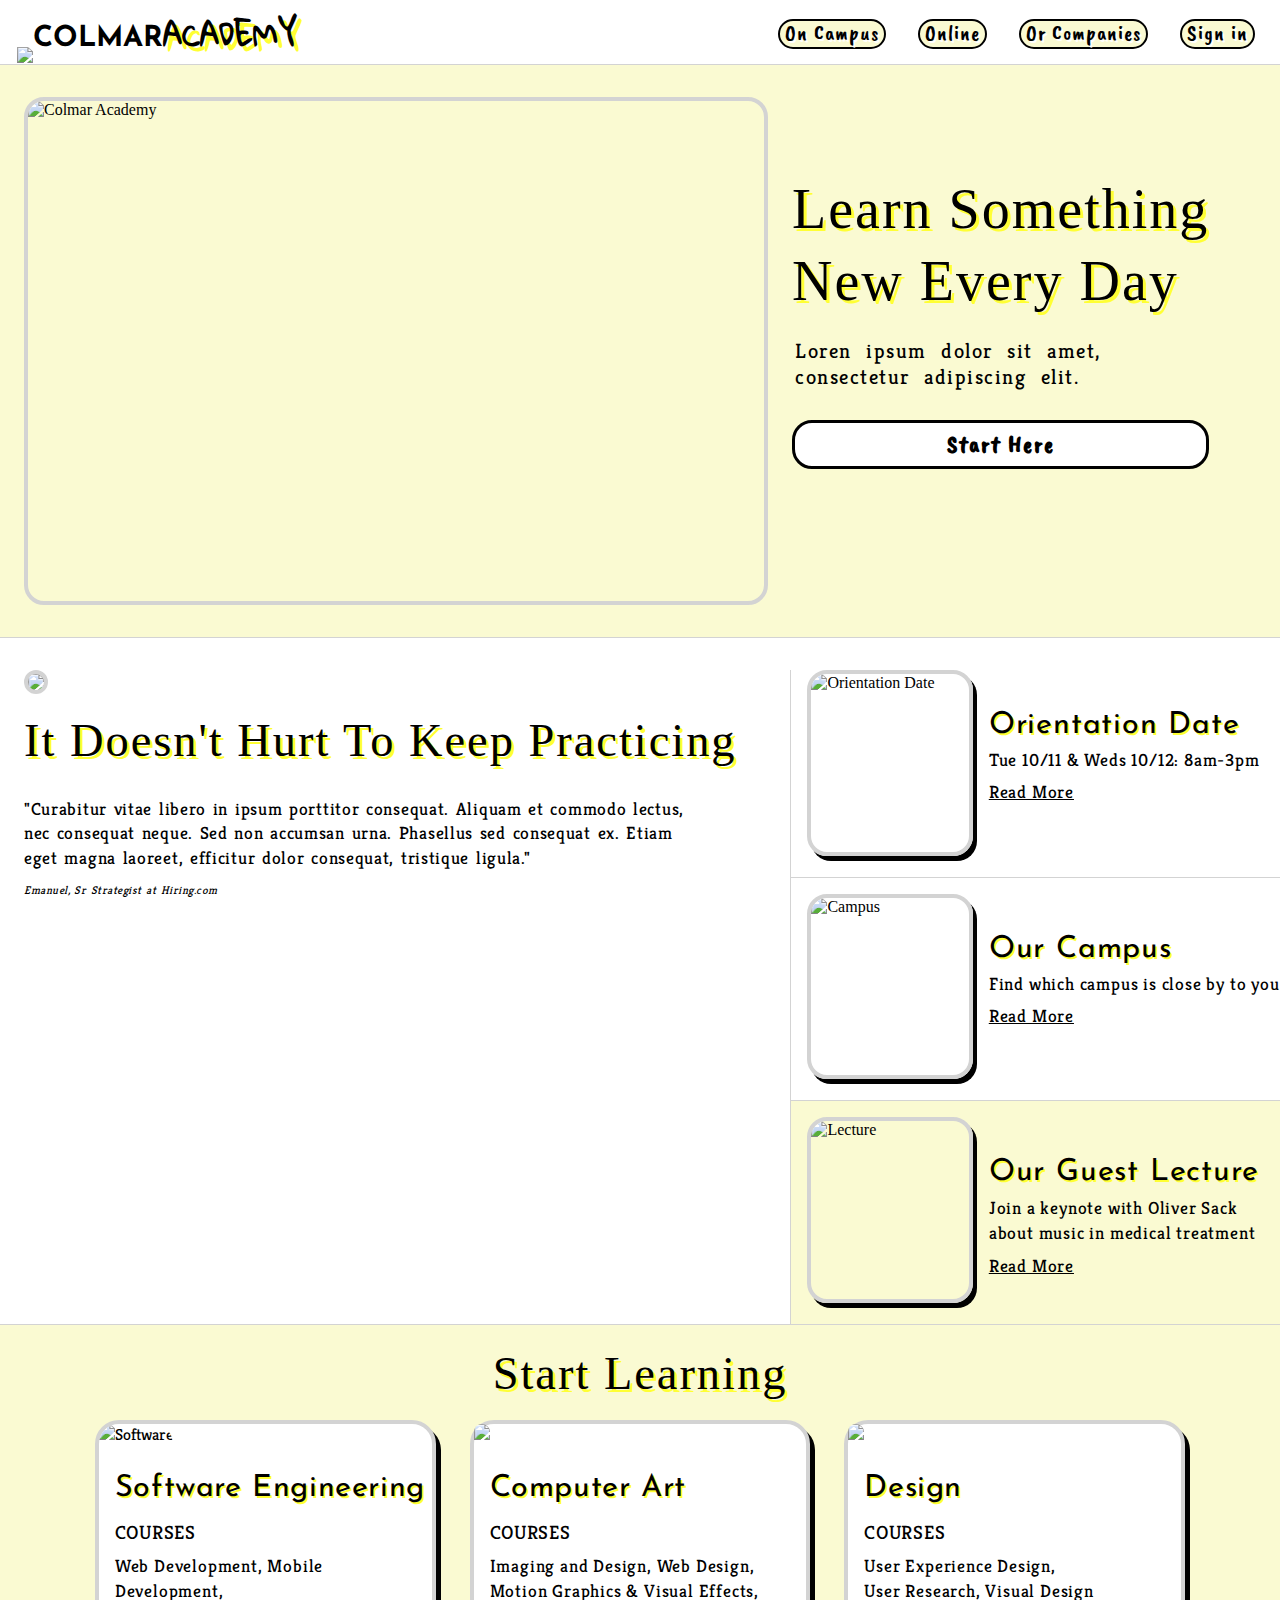
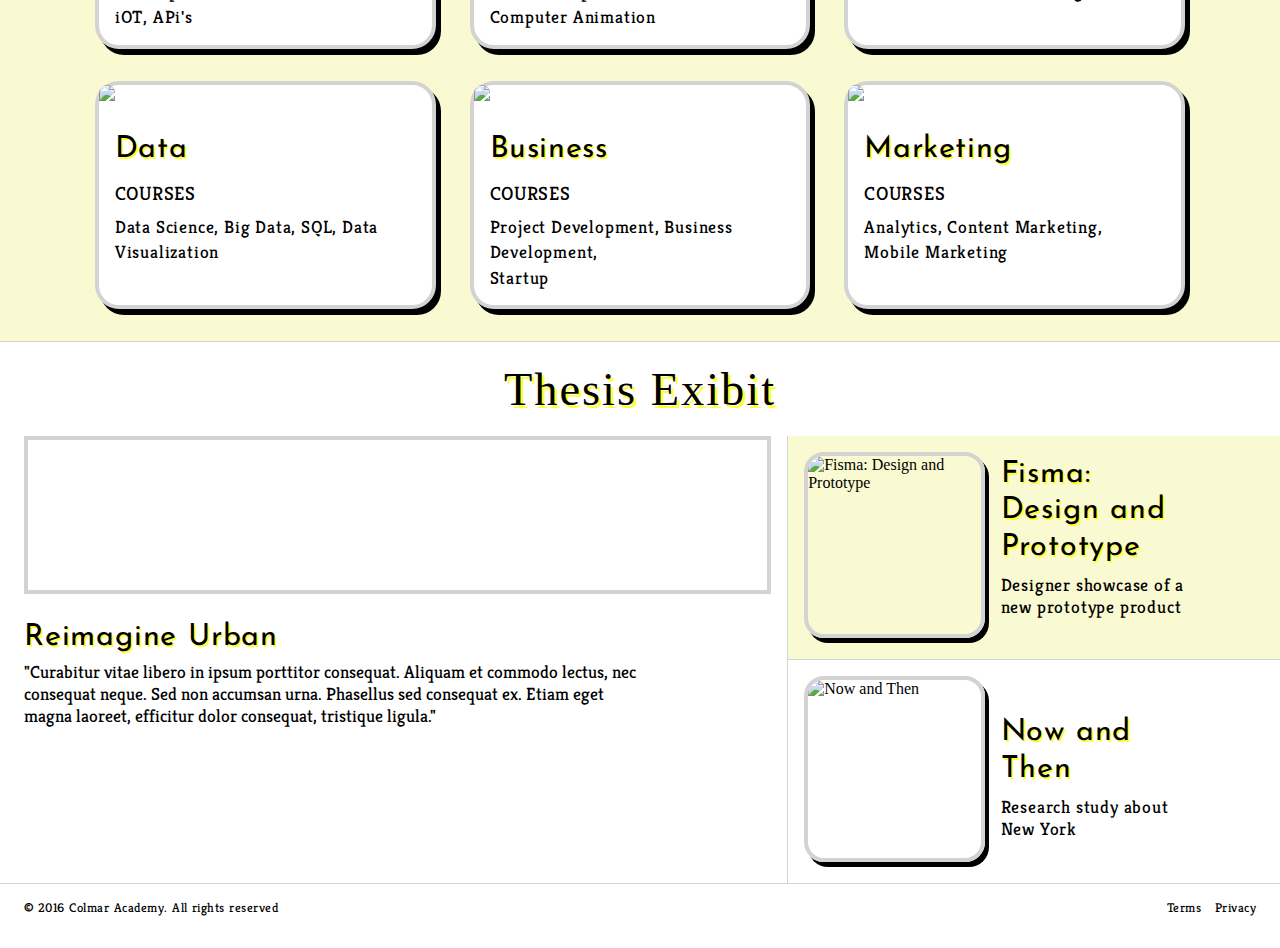
==== index.html @ f58454ad "update 71 capstone mq" ====
<!DOCTYPE html>
<html>
   <head>
     <title>COLMAR ACADEMY</title>
    <link href="https://fonts.googleapis.com/css?family=Kreon" rel="stylesheet">
       <link href="https://fonts.googleapis.com/css?family=Kranky" rel="stylesheet">
        <link href="https://fonts.googleapis.com/css?family=Caveat+Brush" rel="stylesheet">
         <link href="https://fonts.googleapis.com/css?family=Gloria+Hallelujah" rel="stylesheet">
          <link href="https://fonts.googleapis.com/css?family=Josefin+Sans:400,700" rel="stylesheet">           
           <link href="./resources/css/style.css" type="text/css" rel="stylesheet">
    </head>
  <body>
        
  <!--header-->
 <header>
    <div><img class="logo" src="resources/images/ic-logo.svg"><strong>COLMAR</strong><span style="color:black;">ACADEMY </span></div>
 <!--nav menu-->
        <nav class="desktop"> 
          <a href="#">On Campus</a>
          <a href="#">Online</a> 
          <a href="#">Or Companies</a> 
          <a href="#">Sign in</a>
        </nav>
        
  <nav class="mobile-nav-container">
          <a href="#"><img src="resources/images/ic-logo.svg" alt="Or Campus" title="Or Campus"></a>
          <a href="#"><img src="resources/images/ic-on-campus.svg" alt="Online" title="Online"></a>
          <a href="#"><img src="resources/images/ic-online.svg" alt="Or Companies" title="Or Companies"></a>
          <a href="#"><img src="resources/images/ic-login.svg" alt="Sign In" title="Sign In"></a>
         </nav>
  </header> 

        
<!--top-banner-->
 <div class="top-banner">
      <img src="resources\images\banner.jpg" alt="Colmar Academy" title="Colmar Academy">
         <section>
              <h1>Learn Something<br/>New Every Day</h1>
              <h3>Loren ipsum dolor sit amet,<br/>consectetur adipiscing elit.</h3>
              <div class="button"><a href="Start-here">Start Here</a></div>
         </section>
      </div> 

       
<!--main-content-->
     <!--Keep-Practicing-->
 <div class="main-content">
     <div class="top-section">
           <img src="resources\images\information-main.jpg">
            <h2>It Doesn't Hurt To Keep Practicing</h2>
              <p>"Curabitur vitae libero in ipsum porttitor consequat. Aliquam et commodo lectus,<br/>
                  nec consequat neque. Sed non accumsan urna. Phasellus sed consequat ex. Etiam<br/> 
                  eget magna laoreet, efficitur dolor consequat, tristique ligula."</p>
             <div><em>Emanuel, Sr Strategist at Hiring.com</em></div>
        </div>

  <div class="info-images">    
            <div><img src="resources\images\information-orientation.jpg" alt="Orientation Date" title="Orientation"><section><h3>Orientation Date</h3>
             <span>Tue 10/11 & Weds 10/12: 8am-3pm</span><br/><a href="#">Read More</a></section></div>
            
             <div><img src="resources\images\information-campus.jpg" alt="Campus" title="Our Campus"><section><h3>Our Campus</h3>
             <span>Find which campus is close by to you</span><br/><a href="#">Read More</a></section></div>
              
             <div><img src="resources\images\information-guest-lecture.jpg" alt="Lecture" title="Guest Lecture"><section><h3>Our Guest Lecture</h3>
             <span>Join a keynote with Oliver Sack about music in medical treatment</span><br/><a href="#">Read More</a></section></div>
          </div>
  
  <div class="mobile-images">
             <div><img src="resources\images\information-orientation-mobile.jpg" alt="Orientation" title="Orientation Date"><section><h3>Orientation Date</h3>
             <span>Tue 10/11 & Weds 10/12: 8am-3pm</span><br/><a href="#">Read More</a></section></div>

             <div><img src="resources\images\information-campus-mobile.jpg" alt="Campus" title="Our Campus"><section><h3>Our Campus</h3>
             <span>Find which campus is close by to you</span><br/><a href="#">Read More</a></section></div>

             <div><img src="resources\images\information-guest-lecture-mobile.jpg" alt="Guest Lecture"><section><h3>Our Guest Lecture</h3>
             <span>Join a keynote with Oliver Sack about music in medical treatment</span><br/><a href="#">Read More</a></section></div>
        </div>
      </div>
 
 <!--main-section--> 
     <!--Start-learning-->
 <div class="Careers">
            <h2>Start Learning</h2>
     <div class="Boxes">
            <div><img src="resources\images\course-software.jpg" alt="Software" title="Software Engineering">
            <h3>Software Engineering</h3><h4>COURSES</h4><p class="boxes-text">Web Development, Mobile Development,<br/>iOT, APi's</p></div>

            <div><img src="resources\images\course-computer-art.jpg">
            <h3>Computer Art</h3><h4>COURSES</h4><p class="boxes-text">Imaging and Design, Web Design,<br/>Motion Graphics & Visual Effects,
            <br/>Computer Animation</p></div>
        
            <div><img src="resources\images\course-design.jpg">
            <h3>Design</h3><h4>COURSES</h4><p class="boxes-text">User Experience Design,<br/>User Research, Visual Design</p></div>
        
            <div><img src="resources\images\course-data.jpg">
            <h3>Data</h3><h4>COURSES</h4><p class="boxes-text">Data Science, Big Data, SQL, Data Visualization</p></div>
      
            <div><img src="resources\images\course-business.jpg">
            <h3>Business</h3><h4>COURSES</h4><p class="boxes-text">Project Development, Business Development,<br/>Startup</p></div>
             
            <div><img src="resources\images\course-marketing.jpg">
            <h3>Marketing</h3><h4>COURSES</h4><p class="boxes-text">Analytics, Content Marketing,<br/>Mobile Marketing</p></div>
         </div>  
      </div>


 
 <!--Thesis-exibit--> 
     <!--top-Section--> 
        <div class="title">
           <h2>Thesis Exibit</h2>
         </div>
<div class="Thesis-content">
      <div class="top-section">
        <video src="resources/videos/thesis.mp4"></video>
           <h3>Reimagine Urban</h3>
           <p>"Curabitur vitae libero in ipsum porttitor consequat. Aliquam et commodo lectus, nec<br/> 
               consequat neque. Sed non accumsan urna. Phasellus sed consequat ex. Etiam eget<br/> 
               magna laoreet, efficitur dolor consequat, tristique ligula."</p>
           </div>
  <!--Thesis-exibit--> 
     <!--right-section-->
  <div class="images">    
        <div><img src="resources\images\thesis-fisma.jpg" alt="Fisma: Design and Prototype" title="Fisma: Design and Prototype"><section>
           <h3>Fisma: Design and Prototype</h3><span>Designer showcase of a new prototype product </span></section></div>
      
        <div><img src="resources\images\thesis-now-and-then.jpg" alt="Now and Then" title="Now and Then"><section><h3>Now and Then</h3>
         <span>Research study about New York<span/></section></div>
          </div>
        </div>
      

 
  
  <!--footer-->
       <footer>
          <div>&copy 2016 Colmar Academy. All rights reserved</div> 
         <div class="terms">Terms Privacy</div>
          </footer>
     

  </body>
</html>
---- resources/css/style.css ----
html {
	font-size: 16px;
}
body {
	margin: 0;
	overflow-x: hidden;
}


/* header */
header {
	display: flex;
	width: 100%;
	height: 64px;
    font-size: 1.8rem;
    font-weight: bold;
    font-family: "Josefin Sans", serif;
    background-size: cover;
    background-position: center;
    justify-content: space-between;
}
header div {
	line-height: 2.4;
    margin-left: 17px;
}
.logo {
	height: 3.5rem;
	margin-bottom: -17px;
}
header span {
	text-shadow: 5px 5px #ffff33;
	font-family: "Gloria Hallelujah";
}
nav {
	display: flex;
	margin-right: 9px;
}
nav a {
	top: 19px;
    height: 22.5px;
    line-height: 0.9;
    position: relative;
	font-family: "Caveat Brush";
	text-decoration: none;
	text-shadow: 2px 2px #ffffff;
    background-color: #fafad2;
    border: solid 2px black;
    border-radius: 20px;
	letter-spacing: 1px;
    margin: 0px 16px 0px 16px;
    padding: 1.5px 5px;
    font-size: 1.4rem;
    font-weight: normal;
    color: black;
    bottom: 7px;
}
nav a:hover {
	background-color: #ffff33;
    box-shadow: 6px 6px 6px black;
    transition: background-color 350ms ease-out, box-shadow 350ms ease-out;
}



/*top-banner section*/ 
.top-banner {
	display: flex;
    border-top: solid 1px #d3d3d3;
    background-color: #FAFAD2;
    height: 100%;
}
.top-banner img {
	height: 500px;
	width: 57.5%;
	margin: 32px 24px 32px 24px; 
	border: solid 4px #d3d3d3;
	border-radius: 20px;
}
.top-banner section  {
    margin-top: 70px;
    margin-left: 0px;
}
.top-banner h1 {
    font-family: "Kranky";
    letter-spacing: 2px;
    line-height: 1.3;
    margin-bottom: 2px;
    text-shadow: 3px 3px #ffff33;
    color: black;
    font-size: 3.5rem;
    font-weight: normal;
}
.top-banner h3 {
	font-family: "Kreon", serif;
	margin: 20px 0px 30px 3px;
	letter-spacing: 1.5px;
    word-spacing: 8px;
	font-weight: normal;
	font-size: 1.3rem;
	width: 100%;
}
.button {
	display: flex;
	justify-content: center;
	padding: 12px 0px 12px 0px;
	line-height: 0.8;
	font-family: "Caveat Brush";
	font-weight: normal;
	color: black;
	border: solid 3px black;
    letter-spacing: 2px;
	border-radius: 20px;
    background-color: #ffffff;
    font-size: 1.5rem;
}
.button:hover {
	background-color: #ffff33;
	box-shadow: 10px 10px 10px black;
	transition: box-shadow 350ms ease-out, background-color 350ms ease-out;
}
.button a {
	text-decoration: none;
	font-weight: bold;
	color: black;
}


/* main-content */
  /* top-section */
.main-content {
	display: flex;	
	border-top: solid 1px #d3d3d3;
}
.main-content .top-section {
	margin-left: 24px;
    width: 60%;
}
.main-content .top-section img {
	width: 100%;
    margin: 32px 0px 16px 0px; 
    border: solid 4px #d3d3d3;
    border-radius: 20px;
}
.main-content .top-section h2 {
	margin-top: 0px;
	font-family: "Kranky"; 
	letter-spacing: 2px;
	font-size: 2.9rem;
	color: black;
	text-shadow: 3px 3px #ffff33;
	font-weight: normal;
	width: 100%;
}
.main-content .top-section p {
	width: 100%;
	font-family: "Kreon", serif;
	font-size: 1.1rem;
	line-height: 1.4;
	letter-spacing: 0.7px;
	word-spacing: 2px; 
	margin: -9px 0px 13px 0px;
	font-weight: normal;
}
.main-content .top-section div {
	font-family: "Kreon", serif;
	letter-spacing: 0.5px;
	font-size: 0.7rem;
	font-weight: normal;
	margin-bottom: 32px;
	word-spacing: 0.9px;
}

/* main-content */
  /* (bottom)/(right) section */
.main-content .info-images {
    width: 40%;
    display: flex;
    margin-left: 32px;
    margin-top: 32px;
    flex-direction: column;
}  
.main-content .info-images div {
	width: 100%;
	height: auto;
	display: flex;
	border-bottom: solid 1px #d3d3d3;
	border-left: solid 1px #d3d3d3;
}
.main-content .info-images div:first-child {
	border-top: none;
}
.main-content .info-images div:nth-child(even) {
    padding-top: 16px;
}
.main-content .info-images div:last-child {
    padding-top: 16px;
    background-color: #fafad2;
	border-bottom: none;
}
.main-content .info-images img {
	width: 35%;
	height: 11.1rem;
	border: solid 4px #d3d3d3;
	border-radius: 20px;
	margin: 0px 16px 21px 16px;
	box-shadow: 4px 5px black;
}
.main-content .info-images h3 {
	width: 100%;
	font-size: 1.9rem;
	letter-spacing: 0.8px;
	font-weight: normal;
	text-shadow: 2px 2px #ffff33;
	margin: 0px 0px 8px 0px;
	font-family: "Josefin Sans";
}
.main-content .info-images section {
	width: 65%;
	margin-top: 40px;
	flex-direction: column;
	font-family: "kreon", serif;
	font-size: 1.1rem;
}
.main-content .info-images span {
    letter-spacing: 0.8px;
}	
.main-content .info-images div:last-child span {
    line-height: 1.4;
}
.main-content .info-images a {
	color: black;
	line-height: 2.5;
	letter-spacing: 0.8px;
}
.main-content .info-images a:hover {
    color: #d3d3d3;
    transition: color 150ms ease-in-out;  
}
.main-content .mobile-images {
	display: none;
}


/*main-section */
 /* Start-Learning */
.Careers {
	width: 100%;
    background-color: #fafad2;
    margin-bottom: 32px;
    border-top: solid 1px #d3d3d3;
    border-bottom: solid 1px #d3d3d3;
}
.Careers h2 {
	position: relative;
	top: 22px;
	font-family: "Kranky";
	font-weight: normal;
	font-size: 2.9rem;
	text-align: center;
	letter-spacing: 2px;
	text-shadow: 3px 3px #ffff33;
    margin: 0px 0px 42px 0px;
}
.Careers .Boxes {
    display: flex;
    flex-wrap: wrap;
    justify-content: center;
}
.Careers .Boxes div {
    background-color: #ffffff;
    border: solid 4px #d3d3d3;
    margin: 0px 17px 32px 17px;
    font-family: "Kreon", serif;
    box-shadow: 5px 6px black;
    border-radius: 24px;
    width: 26%;
}
.Careers .Boxes img {
	width: 100%; 
	border-bottom-left-radius: none;
	border-bottom-right-radius: none;
	border-top-right-radius: 20px;
	border-top-left-radius: 20px;
}
.Careers .Boxes h3 {
	font-size: 1.9rem;
	font-weight: normal;
	font-family: "Josefin Sans";
	text-shadow: 2px 2px #ffff33;
    margin: 28px 0px 16px 16px;
    letter-spacing: 0.6px;
}
.Careers .Boxes h4 {
	font-size: 1.2rem;
	margin: 0px 0px 0px 16px;
	letter-spacing: 0.7px;
	font-weight: normal;
}
.Boxes p.boxes-text {
	margin: 10px 0px 14px 16px;
	letter-spacing: 0.8px;
	line-height: 1.6rem;
	font-family: "Kreon", serif;
	font-size: 1.1rem;
}


/*top-section */
 /*Thesis-Exibit */
.title h2 {
	text-align: center;
	font-family: "Kranky";
	font-size: 2.9rem;
	font-weight: normal;
	letter-spacing: 2px;	
	text-shadow: 3px 3px #ffff33;
	margin: -11px 0px 20px 0px
}
.Thesis-content {
	display: flex;
	border-bottom: solid 1px #d3d3d3;
}
.Thesis-content .top-section {
	width: 60%;
	margin: 0px 24px 32px 24px;
}
.Thesis-content .top-section h3 {
	font-family: "Josefin Sans";
	text-shadow: 2px 2px #ffff33;
	margin: 24px 0px 0px 0px;
	font-weight: normal;
	font-size: 1.9rem;
    letter-spacing: 0.8px;
}
.Thesis-content .top-section p {
	margin-top: 8px;
	font-size: 1.1rem;
	font-family: "kreon", serif;
}
.Thesis-content .top-section video {
	height: auto;
	width: 100%;
	border: solid 4px #d3d3d3;
}
.Thesis-content .images {
	display; flex;
	flex-direction: column;
	width: 40%;
}
.Thesis-content .images div {
	width: 100%;
	height: auto;
	display: flex;
	background-color: #fafad2;
	border: solid 1px #d3d3d3;
}
.Thesis-content .images div:first-child {
	height: auto;
    border-top: none;
    border-bottom: none;
}
.Thesis-content .images div:first-child section {
	margin-top: 20px;
}
.Thesis-content .images div:nth-child(2n+2) section {
    margin-top: 25px;
}
.Thesis-content .images div:last-child {
	border-bottom: none;
	background: none;
}
.Thesis-content .images img {
	width: 35%;
	height: 11.1rem;
	border: solid 4px #d3d3d3;
	border-radius: 20px;
	box-shadow: 4px 5px black;
	margin: 16px 16px 21px 16px;
}
.Thesis-content .images section {
	width: 40%;
	height: auto;
	font-size: 1.1rem;
}
.Thesis-content .images h3 {
	width: 100%;
	font-family: "Josefin Sans";
	font-size: 1.9rem;
	line-height: 1.2;
	font-weight: normal;
	letter-spacing: 0.8px;
	text-shadow: 2px 2px #ffff33;
	margin-bottom: 8px;
}
.Thesis-content .images span {
	font-family: "Kreon", serif;
	letter-spacing: 0.8px;
}


footer  {
	width: 100%;
	display: flex;
	font-family: "Kreon", serif;
	justify-content: space-between;
	margin: 16px 0px 32px 24px;
}
footer div {
	font-size: 0.8rem;	
	word-spacing: 0.9px;
	letter-spacing: 0.5px;
}
footer .terms {
	word-spacing: 10px;
	letter-spacing: 0.5px;
	margin-right: 48px;
}



/* MEDIA QUERIES */


/* HEADER DESKTOP MQ */
@media only screen and (min-width: 880px) {

nav.mobile-nav-container {
	display: none;
 }
}
/* header desktop 880px mq */
@media only screen and (max-width: 880px) {

nav.mobile-nav-container {
	display: none;
}

nav.desktop {
	font-size: 0.6rem;
}  

header .logo {
	height: 2.4rem;
	margin-bottom: -12px;
}

header div {
	position: relative;
	top: 11px;
	font-size: 1.2rem;
	bottom: -17px;
}

header nav a {
	top: 22px;
	height: 16px;
	font-size: 0.9rem;
 }
}
/* header desktop 725px mq */  
@media only screen and (max-width: 725px) {

nav.desktop {
	display: none;
}

header div {
	display: none;
}

nav.mobile-nav-container {
	display: flex;
	width: 100%;
	justify-content: space-evenly;
}

nav.mobile-nav-container a {
	margin-top: -7px;
    padding-top: 4px; 
	height: 26px;
}

nav.mobile-nav-container a:first-child img {
    margin-top: -2px;
 }
}


  
  
/* TOP-BANNER DESKTOP MQ */
@media only screen and (max-width: 1234px) {

.top-banner section {
	margin-top: 65px;
 }
}
/* top-banner desktop 1099px mq */
@media only screen and (max-width: 1099px) {

.top-banner section {
	margin-top: 20px;
 }

.top-banner h3 {
	font-size: 1.3rem;
	letter-spacing: 1.3px;
 }

.button {
	font-size: 1.4rem;
	letter-spacing: 1.8px
 }
}
/* top-banner desktop 1080px mq */
@media only screen and (max-width: 1080px) {

.top-banner section {
	margin-top: 20px;
 }
}
/* top-banner desktop 866px mq */
@media only screen and (max-width: 866px) {

.top-banner h1 {
	font-size: 2.9rem;
	letter-spacing: 1.6px;
}

.top-banner h3 {
    font-size: 1.2rem;
    letter-spacing: 1.2px;
}

.top-banner section {
	margin-top: 50px;
}

.button {
	font-size: 1.3rem;
	letter-spacing: 1.7px;
 }
}
/* top-banner desktop 825px mq */
@media only screen and (max-width: 825px)  {

.top-banner h3 {
    font-size: 1.1rem;
 }
}
/* top-banner desktop 725px mq */
@media only screen and (max-width: 725px) {

.top-banner {
	display: block;
}

.top-banner img {
	display: block;
	width: 100%;
	height: 300px;
	margin: 0px 0px -23px 0px;
	border-radius: 0px;
}

.top-banner section {
	text-align: center;
	margin: 0px 0px 32px 16px;
}

.top-banner h1 {
	font-size: 2.8rem;
}

.top-banner h3 {
    font-size: 1.1rem;
}

.button {
	justify-content: center;
	padding-left: 0px;
	margin-right: 16px;
	font-size: 1.3rem;
 }
}
       /* MOBILE */
/* top-banner mobile 480px mq */
@media only screen and (max-width: 480px) {
	
.top-banner h1 {
    font-size: 2rem;
}

.top-banner h3 {
	font-size: 1rem;
}

.button  {
	font-size: 1.1rem;
	padding: 9px 0px 9px 0px;
 }
}
/* top-banner mobile 380px mq */
@media only screen and (max-width: 380px) {

.top-banner h3 {
	font-size: 1rem;
}

.button  {
	font-size: 1rem;
	padding: 7px 0px 7px 0px;
 }
}
/* top-banner mobile 310px mq */
@media only screen and (max-width: 310px) {

.top-banner h1 {
	font-size: 1.5rem;
 }

.top-banner h3 {
	font-size: 0.9rem;
}

.button {
	font-size: 0.9rem;
 }
}




/* MAIN-CONTENT DESKTOP MQ */
@media only screen and (max-width: 1220px) {

.main-content .info-images div:last-child section {
    
    margin-top: 15px;
 }
}

@media only screen and (max-width: 1149px) {

.main-content .info-images div:first-child section {
     
    margin-top: 30px;
 }
}

@media only screen and (max-width: 903px) {

.main-content .info-images div:nth-child(even) section {
     
    margin-top: 30px;
 }
}


/* main-content desktop 959px mq */
@media only screen and (max-width: 959px) {

.main-content .info-images div:last-child section {
    
    margin-top: 10px;
 }
}
/* main-content desktop 866px mq */
@media only screen and (max-width: 866px) {

.main-content .top-section h2 {
    font-size: 2.5rem;
    letter-spacing: 1.8px;
    word-spacing: 1.8px;
}

.main-content .top-section p {
	font-size: 1rem;
	letter-spacing: 0.6px
	word-spacing: 1.6;
}

.main-content .top-section div {
	font-size: 0.6rem;
	letter-spacing: 0.3px;
	word-spacing: 0.6px;
}

.main-content .info-images h3 {
	font-size: 1.6rem;
	letter-spacing: 0.9px;
}

.main-content .info-images section {
	font-size: 1rem;
	letter-spacing: 0.6px;
 }

.main-content .info-images div:first-child section {
    margin-top: 35px;
}

.main-content .info-images div:nth-child(even) section {
	margin-top: 45px;
}
.main-content .info-images div:last-child section {
	margin-top: 20px;
 }
}
/* main-content desktop 825px mq */
@media only screen and (max-width: 825px) {

.main-content .top-section p {
	font-size: 0.9rem;
}

.main-content .top-section div {
	font-size: 0.6rem;
}

.main-content .info-images section {
	font-size: 0.9rem;
}

.main-content .info-images h3 {
    font-size: 1.5rem;
}

.main-content .info-images div:last-child section {
	margin-top: 20px;
 }
}
/* main-content desktop 760px mq */
@media only screen and (max-width: 760px) {

.main-content .info-images div:nth-child(even) section {
	margin-top: 35px;
 }

.main-content .info-images div:last-child section {
    margin-top: 15px;
 }
}
/* main-content desktop 725px mq */
@media only screen and (max-width: 725px) {

.main-content .top-section  {
	display: none;
}

.main-content .info-images {
    width: 100%;
    margin: 16px 0px 0px 0px;
}

.main-content .info-images div {
	justify-content: center;
	border-bottom: solid 1px #d3d3d3;
	flex-wrap: wrap;
	border: none;
}

.main-content .info-images div:last-child {
	border-top: solid 1px #d3d3d3;
}

.main-content .info-images div:first-child section {
	width: 100%;
	margin: 32px 0px 16px 0px;
}

.main-content .info-images div:nth-child(even) section {
	margin-left: 0; 
	margin-top: 32px;
}

.main-content .info-images div:last-child section {
	width: 100%;
	background-size: cover;
	margin-top: 32px;
	margin-left: 0;
}

.main-content .info-images img {
	display: block;
	height: auto;
	width: auto;
	margin: auto;
	border-radius: 20px;
}

.main-content .info-images section {
	display: flex;
	justify-content: space-evenly;
	text-align: center;
	padding-top: -16px;
    font-size: 1rem;
    margin: 0px 0px 32px 0px;
}

.main-content .info-images h3 {
	font-size: 1.8rem;
 }

.main-content .info-images a {
    line-height: 0;
 }
}
  /* MAIN-CONTENT MOBILE MQ */
/* main-content mobile 480px mq */
@media only screen and (max-width: 480px) {

.main-content .mobile-images {
	display: block;
 } 

.main-content .info-images {
	display: none;
 }
}



  /* MAIN-SECTION CAREERS DESKTOP */
/* main-section desktop 866px mq */
@media only screen and (max-width: 866px) {

.Careers h2 {
	font-size: 2.5rem;
}

.Careers .Boxes h3 {
    font-size: 1.6rem;
}

.Careers .Boxes h4 {
	font-size: 1rem;
}

.Boxes p.boxes-text  {
	font-size: 1rem;
	letter-spacing: 0.6px;
 }
}
/* main-section careers desktop 825px mq */
@media only screen and (max-width: 825px) {

.Careers .Boxes h3 {
	font-size: 1.5rem;
}

.Careers .Boxes h4  {
    font-size: 1rem;
 }

.Boxes p.boxes-text {
	font-size: 0.9rem;
 }
}
/* main-section careers desktop 725px */
@media only screen and (max-width: 725px) {

.Careers {
	width: 100%;
	text-align: center;
}

.Careers h2 {
	font-size: 2.4rem;
	margin: 1px 0px 43px 0px;
}

.Careers .Boxes {
	flex-direction: column;
	flex-wrap: nowrap;
	margin: auto;
	width: 100%;
}

.Careers .Boxes div {
	width: 100%;
	border-radius: 0px;
	text-align: center;
	margin: 0px 0px 8px 0px;
}

.Careers .Boxes div:last-child {
    margin-bottom: 37px;
}

.Careers .Boxes h3 {
	display: block;
	margin-left: 0px;
	width: 100%;	
}

.Careers .Boxes img {
	display: none;
}

.Careers .Boxes h4 {
	display: none;
}

.Boxes p.boxes-text {
	display: none;
 }
}


  
  
  /* THESIS-EXIBIT DESKTOP */

@media only screen and (max-width: 1300px) {

.Thesis-content .images div:first-child section {
     margin-top: -10px;  
 }
}
@media only screen and (max-width: 1053px) {

.Thesis-content .images div:first-child section {
	 margin-top: -22px;
 }
}

/* thesis-exibit desktop 866px mq */
@media only screen and (max-width: 866px) {

.title h2 {
	font-size: 2.5rem;
}
.Thesis-content .top-section h3 {
    font-size: 1.6rem;
}
.Thesis-content .top-section p {
	font-size: 1rem;
	letter-spacing: 0.6px;
}
.Thesis-content .images section {
 	font-size: 1rem;
 	letter-spacing: 0.6px;
}
.Thesis-content .images div:first-child section {
     margin-top: -17px;  
}
.Thesis-content .images h3 {
	font-size: 1.6rem;
 }
}

@media only screen and (max-width: 825px) {

.Thesis-content .images h3 {
	font-size: 1.4rem;
 }	

.Thesis-content .images div:first-child section {
    margin-top: -10px;
 }
}

@media only screen and (max-width: 764px) {
.Thesis-content .images div:last-child section {
	margin-top: ;
}
/* theis-exibit desktop 725px mq */
@media only screen and (max-width: 725px) {

.title h2 {
	font-size: 2.4rem;
	margin-bottom: 6px;
}

.Thesis-content .top-section {
	width: 100%;
	margin: 0px 0px 24px 0px;
}

.Thesis-content .top-section h3, p {
	display: none;
}

.Thesis-content .images {
	display: none;
}

.Thesis-content .top-section video {
    width: 100%;
 }
}
 




  /* FOOTER MOBILE MQ */ 
/* footer mobile 480px */
@media only screen and (max-width: 480px) {

footer {
	justify-content: center;
}

footer .terms {
 	display: none;
 }
}
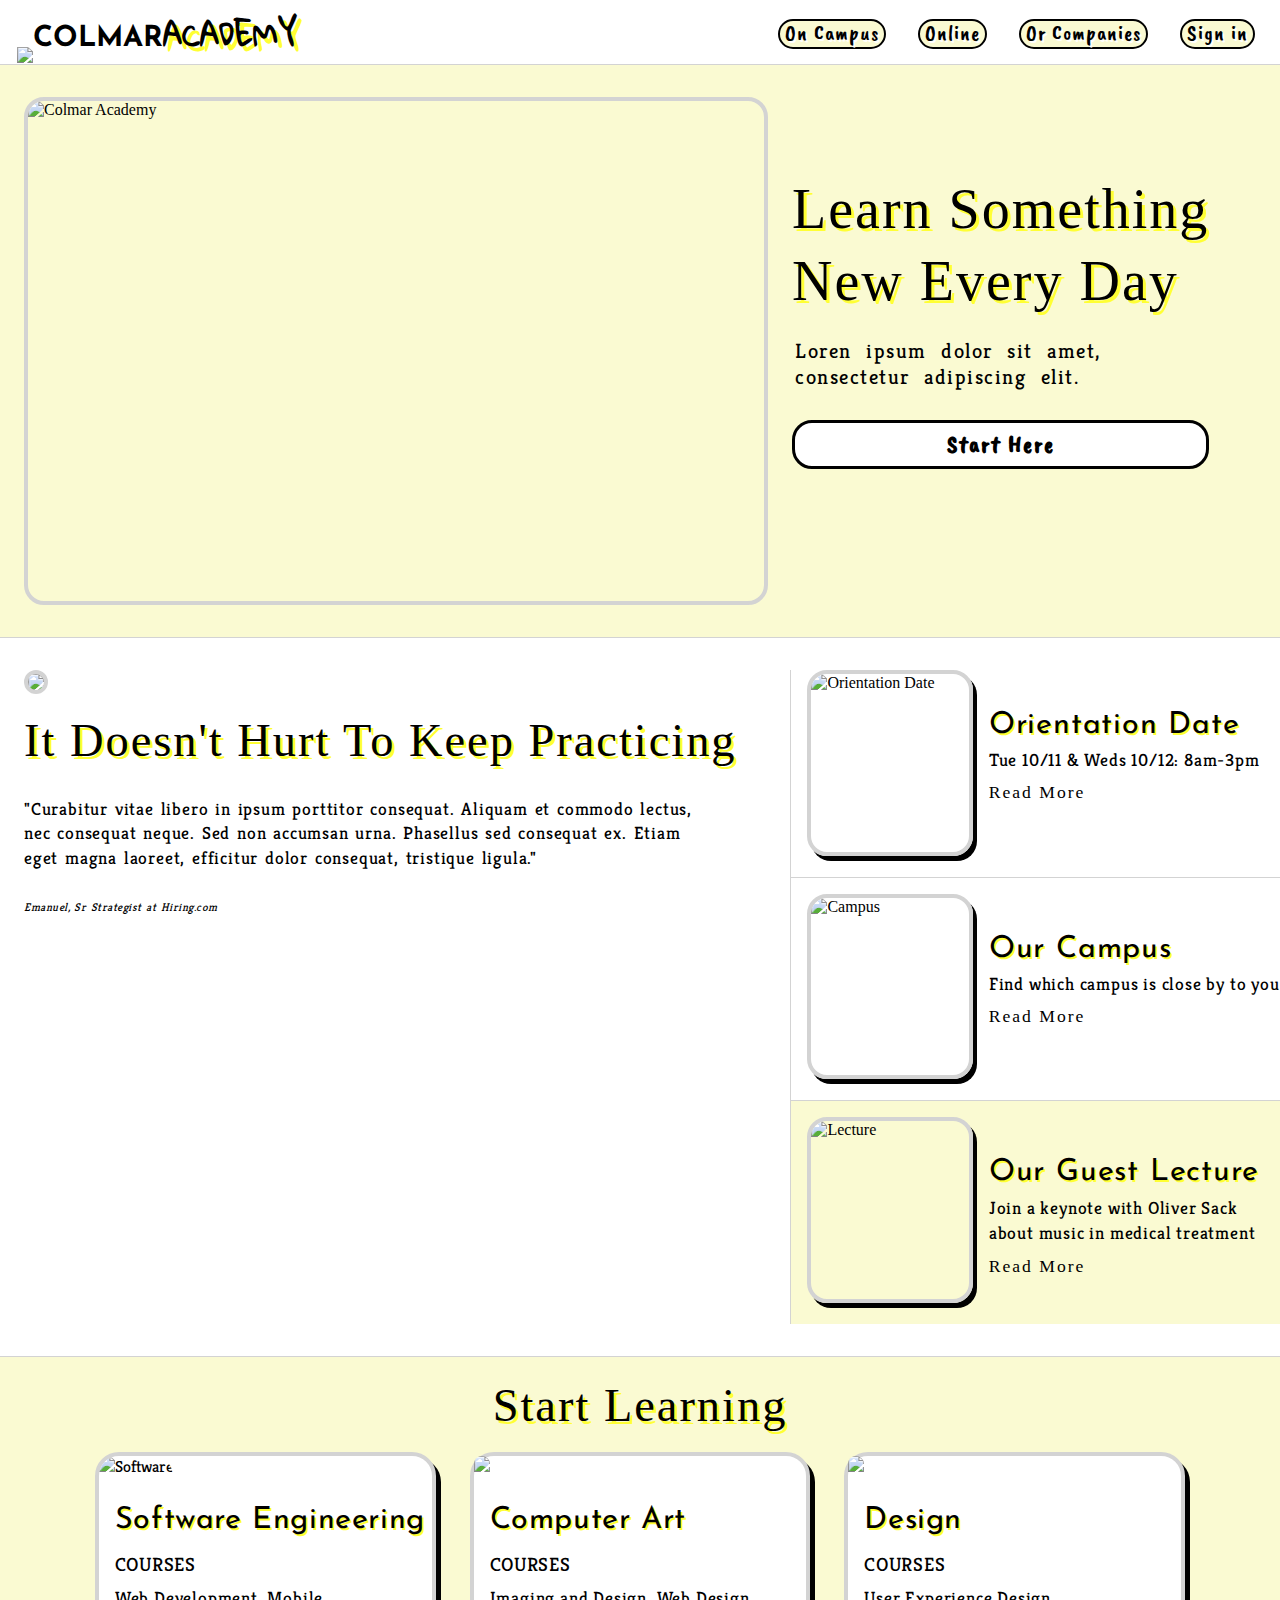
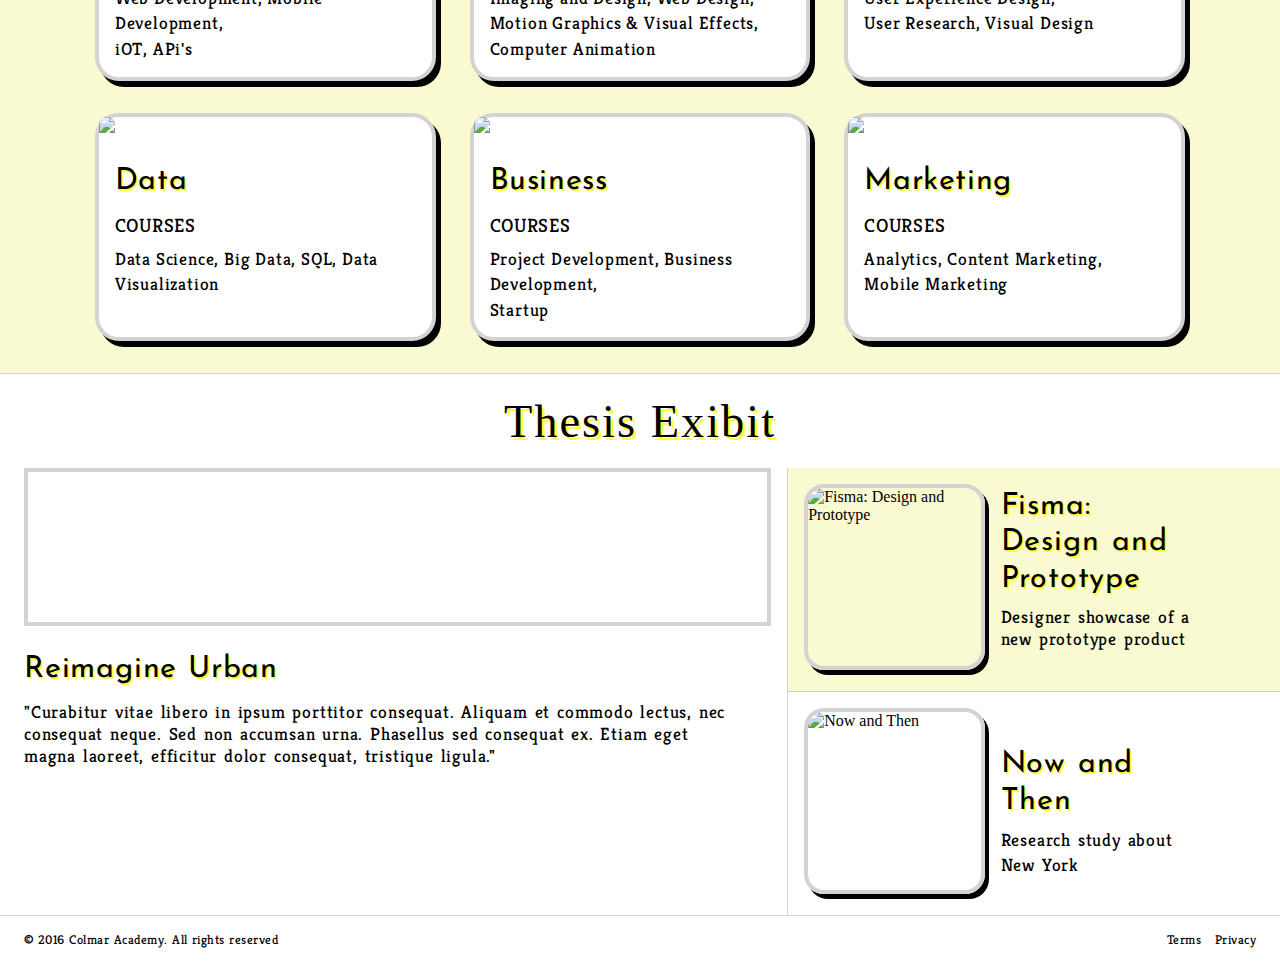
==== commit 1e53700d: "update 74 capstone mq" ====
--- a/index.html
+++ b/index.html
@@ -134,9 +134,9 @@
   
   <!--footer-->
        <footer>
-          <div>&copy 2016 Colmar Academy. All rights reserved</div> 
-         <div class="terms">Terms Privacy</div>
-          </footer>
+          <div class="copy">&copy 2016 Colmar Academy. All rights reserved</div> 
+           <div class="terms">Terms Privacy</div>
+            </footer>
      
 
   </body>
--- a/resources/css/style.css
+++ b/resources/css/style.css
@@ -156,9 +156,9 @@
 	font-family: "Kreon", serif;
 	font-size: 1.1rem;
 	line-height: 1.4;
-	letter-spacing: 0.7px;
+	letter-spacing: 0.8px;
 	word-spacing: 2px; 
-	margin: -9px 0px 13px 0px;
+	margin: -9px 0px 30px 0px;
 	font-weight: normal;
 }
 .main-content .top-section div {
@@ -175,8 +175,7 @@
 .main-content .info-images {
     width: 40%;
     display: flex;
-    margin-left: 32px;
-    margin-top: 32px;
+    margin: 32px 0px 32px 32px;
     flex-direction: column;
 }  
 .main-content .info-images div {
@@ -229,12 +228,16 @@
 }
 .main-content .info-images a {
 	color: black;
+	font-family: "Kranky";
+	text-decoration: none;
 	line-height: 2.5;
-	letter-spacing: 0.8px;
+	letter-spacing: 2px;
 }
 .main-content .info-images a:hover {
-    color: #d3d3d3;
-    transition: color 150ms ease-in-out;  
+    color: #ffff33;
+    font-weight: bold;
+    text-shadow: 2px 2px black;
+    transition: color 250ms ease-in-out, text-shadow 350ms ease-in-out;  
 }
 .main-content .mobile-images {
 	display: none;
@@ -322,6 +325,7 @@
 }
 .Thesis-content .top-section {
 	width: 60%;
+	height: auto;
 	margin: 0px 24px 32px 24px;
 }
 .Thesis-content .top-section h3 {
@@ -333,8 +337,10 @@
     letter-spacing: 0.8px;
 }
 .Thesis-content .top-section p {
-	margin-top: 8px;
+	margin-top: 16px;
 	font-size: 1.1rem;
+	letter-spacing: 0.8px;
+	word-spacing: 2px;
 	font-family: "kreon", serif;
 }
 .Thesis-content .top-section video {
@@ -353,21 +359,6 @@
 	display: flex;
 	background-color: #fafad2;
 	border: solid 1px #d3d3d3;
-}
-.Thesis-content .images div:first-child {
-	height: auto;
-    border-top: none;
-    border-bottom: none;
-}
-.Thesis-content .images div:first-child section {
-	margin-top: 20px;
-}
-.Thesis-content .images div:nth-child(2n+2) section {
-    margin-top: 25px;
-}
-.Thesis-content .images div:last-child {
-	border-bottom: none;
-	background: none;
 }
 .Thesis-content .images img {
 	width: 35%;
@@ -379,25 +370,40 @@
 }
 .Thesis-content .images section {
 	width: 40%;
-	height: auto;
 	font-size: 1.1rem;
+	font-family: "Kreon", serif;
+	letter-spacing: 0.8px;
+    word-spacing: 2px;
 }
 .Thesis-content .images h3 {
 	width: 100%;
 	font-family: "Josefin Sans";
 	font-size: 1.9rem;
-	line-height: 1.2;
 	font-weight: normal;
 	letter-spacing: 0.8px;
 	text-shadow: 2px 2px #ffff33;
 	margin-bottom: 8px;
-}
-.Thesis-content .images span {
-	font-family: "Kreon", serif;
-	letter-spacing: 0.8px;
-}
-
-
+	line-height: 1.2;
+}
+.Thesis-content .images div:first-child {
+    border-top: none;
+    border-bottom: none;
+}
+.Thesis-content .images div:first-child section {
+	margin-top: 20px;
+}
+.Thesis-content .images div:last-child section {
+    margin-top: 25px;
+}
+.Thesis-content .images div:last-child {
+	border-bottom: none;
+	background: none;
+}
+.Thesis-content .images div:last-child span {
+	line-height: 1.4;
+}
+
+/* footer */
 footer  {
 	width: 100%;
 	display: flex;
@@ -569,7 +575,7 @@
 }
 
 .top-banner h1 {
-	font-size: 2.8rem;
+	font-size: 3.3rem;
 }
 
 .top-banner h3 {
@@ -588,7 +594,7 @@
 @media only screen and (max-width: 480px) {
 	
 .top-banner h1 {
-    font-size: 2rem;
+    font-size: 2.4rem;
 }
 
 .top-banner h3 {
@@ -803,6 +809,7 @@
  }
 
 .main-content .info-images a {
+	font-size: 1.2rem;
     line-height: 0;
  }
 }
@@ -863,10 +870,11 @@
 .Careers {
 	width: 100%;
 	text-align: center;
+	background: none;
 }
 
 .Careers h2 {
-	font-size: 2.4rem;
+	font-size: 2.8rem;
 	margin: 1px 0px 43px 0px;
 }
 
@@ -882,6 +890,9 @@
 	border-radius: 0px;
 	text-align: center;
 	margin: 0px 0px 8px 0px;
+	border: solid 4px #d3d3d3;
+	background-color: #fafad2;
+	box-shadow: none;
 }
 
 .Careers .Boxes div:last-child {
@@ -890,6 +901,8 @@
 
 .Careers .Boxes h3 {
 	display: block;
+	font-size: 1.8rem;
+	text-shadow: 2px 2px #ffff33;
 	margin-left: 0px;
 	width: 100%;	
 }
@@ -906,12 +919,34 @@
 	display: none;
  }
 }
-
+  /* CAREERS MOBILE MQ */
+/* Careers mobile 480px mq */
+@media only screen and (max-width: 480px) {
+
+.Careers h2 {
+     font-size: 2rem;
+ }
+}
+
+.Careers .Boxes h3 {
+	font-size: ;
+}
 
   
   
-  /* THESIS-EXIBIT DESKTOP */
-
+   
+
+
+
+
+
+
+   /* THESIS-EXIBIT DESKTOP */
+@media only screen and (max-width: 1350px) {
+.Thesis-content .images div:first-child section {
+	 margin-top: -15px;
+ }
+}
 @media only screen and (max-width: 1300px) {
 
 .Thesis-content .images div:first-child section {
@@ -923,6 +958,12 @@
 .Thesis-content .images div:first-child section {
 	 margin-top: -22px;
  }
+}
+
+@media only screen and (max-width: 890px) {
+.Thesis-content .images div:last-child section {
+     margin-top: -7px;
+ }	
 }
 
 /* thesis-exibit desktop 866px mq */
@@ -942,22 +983,33 @@
  	font-size: 1rem;
  	letter-spacing: 0.6px;
 }
+.Thesis-content .images h3 {
+	font-size: 1.6rem;
+}
 .Thesis-content .images div:first-child section {
      margin-top: -17px;  
 }
-.Thesis-content .images h3 {
-	font-size: 1.6rem;
+.Thesis-content .images div:last-child section {
+	 margin-top: 20px;
  }
 }
 
 @media only screen and (max-width: 825px) {
+
+.Thesis-content .top-section p  {
+	font-size: 0.9rem;
+}
 
 .Thesis-content .images h3 {
 	font-size: 1.4rem;
  }	
 
+.Thesis-content .images section {
+	font-size: 0.9rem;
+}
+
 .Thesis-content .images div:first-child section {
-    margin-top: -10px;
+    margin-top: -3px;
  }
 }
 
@@ -969,7 +1021,7 @@
 @media only screen and (max-width: 725px) {
 
 .title h2 {
-	font-size: 2.4rem;
+	font-size: 2.8rem;
 	margin-bottom: 6px;
 }
 
@@ -994,8 +1046,30 @@
 
 
 
-
-  /* FOOTER MOBILE MQ */ 
+  /* FOOTER DESKTOP MQ */
+/* footer desktop 825px mq */
+@media only screen and (max-width: 866px) {
+
+footer .copy {
+	font-size: 0.6rem;
+}
+footer .terms {
+	font-size: 0.6rem;
+ }
+}
+
+@media only screen and (max-width: 725px) {
+	
+footer .copy {
+	 font-size: 0.8rem;
+ }
+
+footer .terms {
+     font-size: 0.8rem;
+ }
+}
+
+
 /* footer mobile 480px */
 @media only screen and (max-width: 480px) {
 
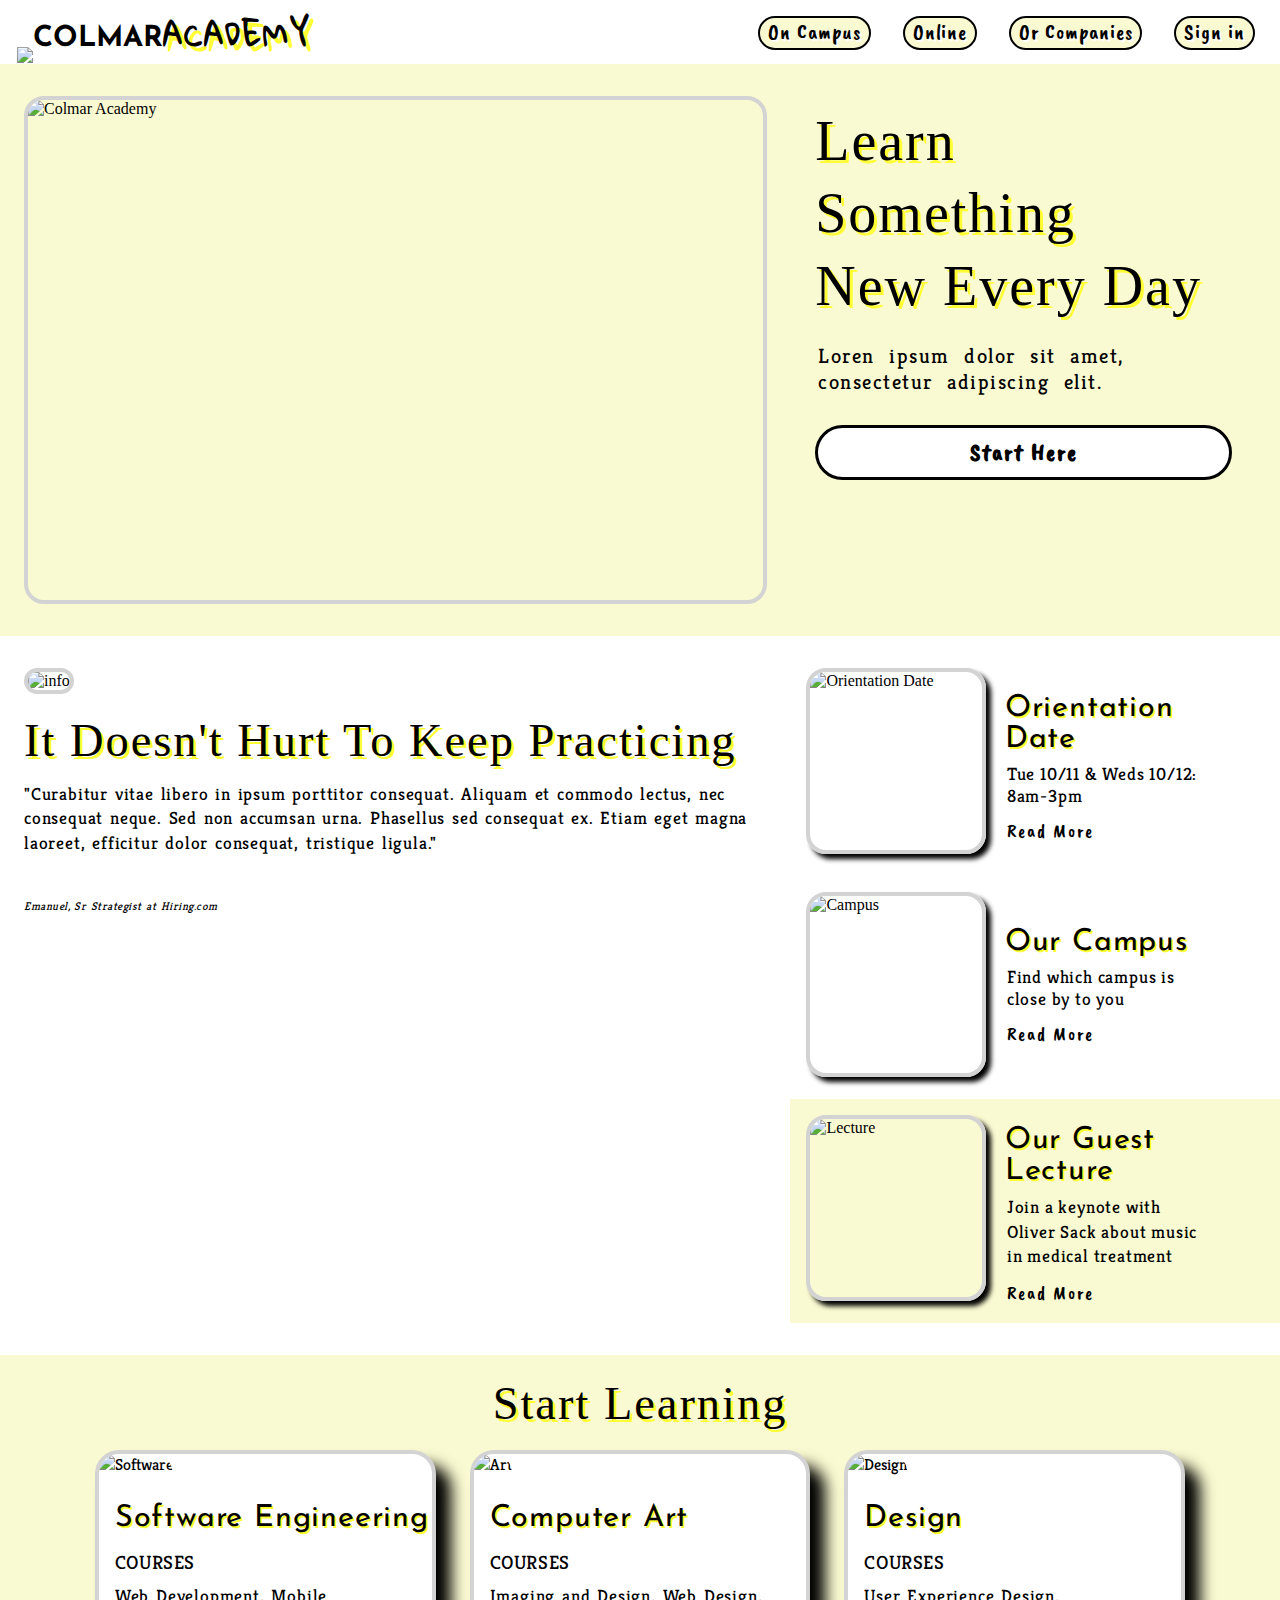
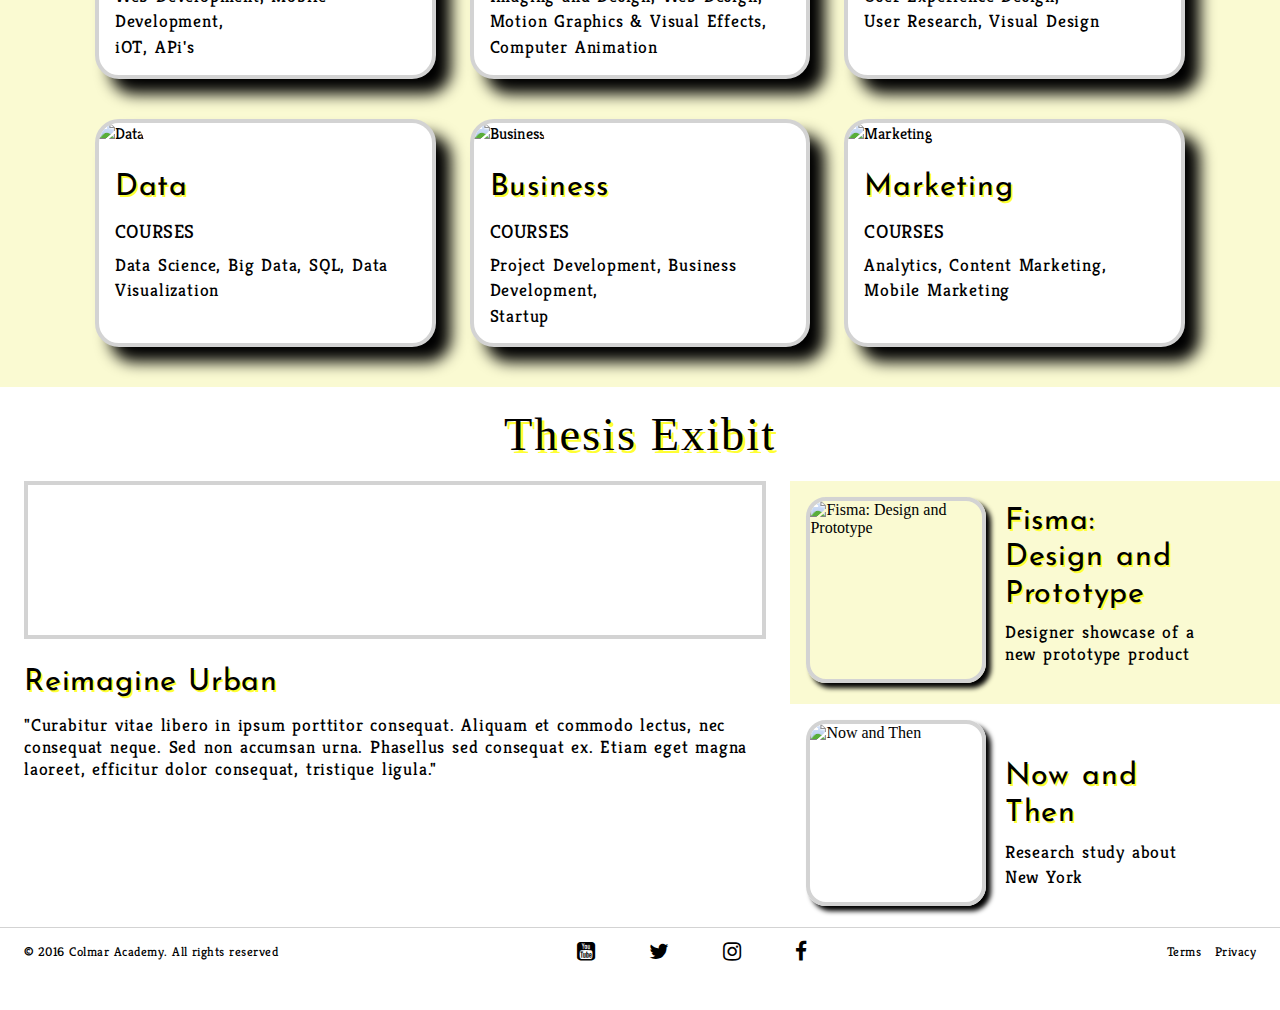
==== commit 256f6a42: "update 92 icons added capstone mq" ====
--- a/index.html
+++ b/index.html
@@ -2,12 +2,13 @@
 <html>
    <head>
      <title>COLMAR ACADEMY</title>
-    <link href="https://fonts.googleapis.com/css?family=Kreon" rel="stylesheet">
+      <link href="https://fonts.googleapis.com/css?family=Kreon" rel="stylesheet">
        <link href="https://fonts.googleapis.com/css?family=Kranky" rel="stylesheet">
         <link href="https://fonts.googleapis.com/css?family=Caveat+Brush" rel="stylesheet">
          <link href="https://fonts.googleapis.com/css?family=Gloria+Hallelujah" rel="stylesheet">
-          <link href="https://fonts.googleapis.com/css?family=Josefin+Sans:400,700" rel="stylesheet">           
-           <link href="./resources/css/style.css" type="text/css" rel="stylesheet">
+          <link href="https://fonts.googleapis.com/css?family=Josefin+Sans:400,700" rel="stylesheet">    
+           <link rel="stylesheet" type="text/css" href="https://maxcdn.bootstrapcdn.com/font-awesome/4.7.0/css/font-awesome.css">       
+            <link href="./resources/css/style.css" type="text/css" rel="stylesheet">
     </head>
   <body>
         
@@ -34,11 +35,11 @@
 <!--top-banner-->
  <div class="top-banner">
       <img src="resources\images\banner.jpg" alt="Colmar Academy" title="Colmar Academy">
-         <section>
-              <h1>Learn Something<br/>New Every Day</h1>
-              <h3>Loren ipsum dolor sit amet,<br/>consectetur adipiscing elit.</h3>
-              <div class="button"><a href="Start-here">Start Here</a></div>
-         </section>
+        <section>
+            <h1>Learn Something<br/>New Every Day</h1>
+            <h3>Loren ipsum dolor sit amet,<br/>consectetur adipiscing elit.</h3>
+            <div class="button"><a href="Start-here">Start Here</a></div>
+        </section>
       </div> 
 
        
@@ -46,10 +47,10 @@
      <!--Keep-Practicing-->
  <div class="main-content">
      <div class="top-section">
-           <img src="resources\images\information-main.jpg">
+           <img src="resources\images\information-main.jpg" alt="info" title="Information">
             <h2>It Doesn't Hurt To Keep Practicing</h2>
-              <p>"Curabitur vitae libero in ipsum porttitor consequat. Aliquam et commodo lectus,<br/>
-                  nec consequat neque. Sed non accumsan urna. Phasellus sed consequat ex. Etiam<br/> 
+              <p>"Curabitur vitae libero in ipsum porttitor consequat. Aliquam et commodo lectus,
+                  nec consequat neque. Sed non accumsan urna. Phasellus sed consequat ex. Etiam 
                   eget magna laoreet, efficitur dolor consequat, tristique ligula."</p>
              <div><em>Emanuel, Sr Strategist at Hiring.com</em></div>
         </div>
@@ -72,7 +73,7 @@
              <div><img src="resources\images\information-campus-mobile.jpg" alt="Campus" title="Our Campus"><section><h3>Our Campus</h3>
              <span>Find which campus is close by to you</span><br/><a href="#">Read More</a></section></div>
 
-             <div><img src="resources\images\information-guest-lecture-mobile.jpg" alt="Guest Lecture"><section><h3>Our Guest Lecture</h3>
+             <div><img src="resources\images\information-guest-lecture-mobile.jpg" alt="Lecture" title="Guest Lecture"><section><h3>Our Guest Lecture</h3>
              <span>Join a keynote with Oliver Sack about music in medical treatment</span><br/><a href="#">Read More</a></section></div>
         </div>
       </div>
@@ -85,20 +86,20 @@
             <div><img src="resources\images\course-software.jpg" alt="Software" title="Software Engineering">
             <h3>Software Engineering</h3><h4>COURSES</h4><p class="boxes-text">Web Development, Mobile Development,<br/>iOT, APi's</p></div>
 
-            <div><img src="resources\images\course-computer-art.jpg">
+            <div><img src="resources\images\course-computer-art.jpg" alt="Art" title="Computer Art">
             <h3>Computer Art</h3><h4>COURSES</h4><p class="boxes-text">Imaging and Design, Web Design,<br/>Motion Graphics & Visual Effects,
             <br/>Computer Animation</p></div>
         
-            <div><img src="resources\images\course-design.jpg">
+            <div><img src="resources\images\course-design.jpg" alt="Design" title="Design">
             <h3>Design</h3><h4>COURSES</h4><p class="boxes-text">User Experience Design,<br/>User Research, Visual Design</p></div>
         
-            <div><img src="resources\images\course-data.jpg">
+            <div><img src="resources\images\course-data.jpg" alt="Data" title="Data">
             <h3>Data</h3><h4>COURSES</h4><p class="boxes-text">Data Science, Big Data, SQL, Data Visualization</p></div>
       
-            <div><img src="resources\images\course-business.jpg">
+            <div><img src="resources\images\course-business.jpg" alt="Business" title="Business">
             <h3>Business</h3><h4>COURSES</h4><p class="boxes-text">Project Development, Business Development,<br/>Startup</p></div>
              
-            <div><img src="resources\images\course-marketing.jpg">
+            <div><img src="resources\images\course-marketing.jpg" alt="Marketing" title="Marketing">
             <h3>Marketing</h3><h4>COURSES</h4><p class="boxes-text">Analytics, Content Marketing,<br/>Mobile Marketing</p></div>
          </div>  
       </div>
@@ -112,10 +113,10 @@
          </div>
 <div class="Thesis-content">
       <div class="top-section">
-        <video src="resources/videos/thesis.mp4"></video>
+        <video src="resources/videos/thesis.mp4" alt="Thesis" title="Thesis.mp4"></video>
            <h3>Reimagine Urban</h3>
-           <p>"Curabitur vitae libero in ipsum porttitor consequat. Aliquam et commodo lectus, nec<br/> 
-               consequat neque. Sed non accumsan urna. Phasellus sed consequat ex. Etiam eget<br/> 
+           <p>"Curabitur vitae libero in ipsum porttitor consequat. Aliquam et commodo lectus, nec
+               consequat neque. Sed non accumsan urna. Phasellus sed consequat ex. Etiam eget
                magna laoreet, efficitur dolor consequat, tristique ligula."</p>
            </div>
   <!--Thesis-exibit--> 
@@ -134,9 +135,15 @@
   
   <!--footer-->
        <footer>
-          <div class="copy">&copy 2016 Colmar Academy. All rights reserved</div> 
-           <div class="terms">Terms Privacy</div>
-            </footer>
+          <div class="copy">&copy 2016 Colmar Academy. All rights reserved</div>
+          <ul class="icons">
+            <i class="fa fa-youtube-square fa-lg"></i>
+            <i class="fa fa-twitter fa-lg"></i>
+            <i class="fa fa-instagram fa-lg"></i>
+            <i class="fa fa-facebook fa-lg"></i>
+           </ul>
+          <div class="terms"> Terms Privacy</div>
+       </footer>
      
 
   </body>
--- a/resources/css/style.css
+++ b/resources/css/style.css
@@ -15,14 +15,15 @@
     font-size: 1.8rem;
     font-weight: bold;
     font-family: "Josefin Sans", serif;
-    background-size: cover;
-    background-position: center;
     justify-content: space-between;
 }
 header div {
 	line-height: 2.4;
     margin-left: 17px;
 }
+header div span {
+	letter-spacing: 2px;
+}
 .logo {
 	height: 3.5rem;
 	margin-bottom: -17px;
@@ -36,28 +37,28 @@
 	margin-right: 9px;
 }
 nav a {
-	top: 19px;
-    height: 22.5px;
-    line-height: 0.9;
+	top: 16px;
+    height: 25.5px;
+    line-height: 1.1;
     position: relative;
-	font-family: "Caveat Brush";
+	font-family: "Caveat Brush", serif;
 	text-decoration: none;
 	text-shadow: 2px 2px #ffffff;
     background-color: #fafad2;
     border: solid 2px black;
     border-radius: 20px;
-	letter-spacing: 1px;
-    margin: 0px 16px 0px 16px;
-    padding: 1.5px 5px;
+	letter-spacing: 0.8px;
+	word-spacing: 1px;
+    margin: 0px 16px;
+    padding: 2px 8px;
     font-size: 1.4rem;
     font-weight: normal;
     color: black;
-    bottom: 7px;
 }
 nav a:hover {
 	background-color: #ffff33;
-    box-shadow: 6px 6px 6px black;
-    transition: background-color 350ms ease-out, box-shadow 350ms ease-out;
+    box-shadow: 6px 6px 10px black;
+    transition: background-color 550ms ease-out, box-shadow 550ms ease-out;
 }
 
 
@@ -65,20 +66,19 @@
 /*top-banner section*/ 
 .top-banner {
 	display: flex;
-    border-top: solid 1px #d3d3d3;
     background-color: #FAFAD2;
     height: 100%;
 }
 .top-banner img {
 	height: 500px;
 	width: 57.5%;
-	margin: 32px 24px 32px 24px; 
+	margin: 32px 48px 32px 24px; 
 	border: solid 4px #d3d3d3;
 	border-radius: 20px;
 }
 .top-banner section  {
     margin-top: 70px;
-    margin-left: 0px;
+    margin-right: 48px;
 }
 .top-banner h1 {
     font-family: "Kranky";
@@ -99,26 +99,25 @@
 	font-size: 1.3rem;
 	width: 100%;
 }
-.button {
+.top-banner .button {
 	display: flex;
 	justify-content: center;
-	padding: 12px 0px 12px 0px;
+	padding: 15px 0px;
 	line-height: 0.8;
 	font-family: "Caveat Brush";
 	font-weight: normal;
-	color: black;
 	border: solid 3px black;
     letter-spacing: 2px;
-	border-radius: 20px;
+	border-radius: 30px;
     background-color: #ffffff;
     font-size: 1.5rem;
 }
-.button:hover {
+.top-banner .button:hover {
 	background-color: #ffff33;
-	box-shadow: 10px 10px 10px black;
-	transition: box-shadow 350ms ease-out, background-color 350ms ease-out;
-}
-.button a {
+	box-shadow: 12px 12px 20px black;
+	transition: box-shadow 550ms ease-out, background-color 550ms ease-out;
+}
+.top-banner .button a {
 	text-decoration: none;
 	font-weight: bold;
 	color: black;
@@ -129,24 +128,23 @@
   /* top-section */
 .main-content {
 	display: flex;	
-	border-top: solid 1px #d3d3d3;
 }
 .main-content .top-section {
 	margin-left: 24px;
     width: 60%;
 }
 .main-content .top-section img {
-	width: 100%;
-    margin: 32px 0px 16px 0px; 
+    width: 100%;
+    margin-top: 32px;
+    margin-bottom: 20px;
     border: solid 4px #d3d3d3;
     border-radius: 20px;
 }
 .main-content .top-section h2 {
-	margin-top: 0px;
+	margin-top: 0;
 	font-family: "Kranky"; 
 	letter-spacing: 2px;
 	font-size: 2.9rem;
-	color: black;
 	text-shadow: 3px 3px #ffff33;
 	font-weight: normal;
 	width: 100%;
@@ -158,15 +156,15 @@
 	line-height: 1.4;
 	letter-spacing: 0.8px;
 	word-spacing: 2px; 
-	margin: -9px 0px 30px 0px;
+	margin-top: -24px;
+	margin-bottom: 44px;
 	font-weight: normal;
 }
 .main-content .top-section div {
 	font-family: "Kreon", serif;
 	letter-spacing: 0.5px;
 	font-size: 0.7rem;
-	font-weight: normal;
-	margin-bottom: 32px;
+	margin-bottom: 0px;
 	word-spacing: 0.9px;
 }
 
@@ -175,34 +173,38 @@
 .main-content .info-images {
     width: 40%;
     display: flex;
-    margin: 32px 0px 32px 32px;
+    margin-top: 32px; 
+    margin-left: 32px;
+    margin-bottom: 32px;
     flex-direction: column;
 }  
 .main-content .info-images div {
-	width: 100%;
 	height: auto;
+	width: 100%;
 	display: flex;
-	border-bottom: solid 1px #d3d3d3;
-	border-left: solid 1px #d3d3d3;
 }
 .main-content .info-images div:first-child {
 	border-top: none;
 }
 .main-content .info-images div:nth-child(even) {
     padding-top: 16px;
+}
+.main-content .info-images div:nth-child(even) section {
+	margin-top: 35px;
 }
 .main-content .info-images div:last-child {
     padding-top: 16px;
     background-color: #fafad2;
-	border-bottom: none;
 }
 .main-content .info-images img {
 	width: 35%;
 	height: 11.1rem;
 	border: solid 4px #d3d3d3;
 	border-radius: 20px;
-	margin: 0px 16px 21px 16px;
-	box-shadow: 4px 5px black;
+	margin-bottom: 22px;
+	margin-left: 16px;
+	box-shadow: 5px 5px 5px black;
+
 }
 .main-content .info-images h3 {
 	width: 100%;
@@ -210,28 +212,33 @@
 	letter-spacing: 0.8px;
 	font-weight: normal;
 	text-shadow: 2px 2px #ffff33;
-	margin: 0px 0px 8px 0px;
-	font-family: "Josefin Sans";
+	margin: 0px 0px 8px -2px;
+	font-family: "Josefin Sans", serif;
 }
 .main-content .info-images section {
-	width: 65%;
-	margin-top: 40px;
+	width: 40%;
+	margin-top: 25px;
+	margin-left: 21px;
 	flex-direction: column;
 	font-family: "kreon", serif;
 	font-size: 1.1rem;
 }
-.main-content .info-images span {
+.main-content .info-images section {
     letter-spacing: 0.8px;
 }	
 .main-content .info-images div:last-child span {
     line-height: 1.4;
 }
+.main-content .info-images div:last-child section {
+	margin-top: 10px;
+}
 .main-content .info-images a {
 	color: black;
-	font-family: "Kranky";
+	line-height: 2.5;
+	font-size: 1.2rem;
+	letter-spacing: 2px;
 	text-decoration: none;
-	line-height: 2.5;
-	letter-spacing: 2px;
+	font-family: "Caveat Brush";
 }
 .main-content .info-images a:hover {
     color: #ffff33;
@@ -247,11 +254,10 @@
 /*main-section */
  /* Start-Learning */
 .Careers {
+	top: 0;
 	width: 100%;
     background-color: #fafad2;
     margin-bottom: 32px;
-    border-top: solid 1px #d3d3d3;
-    border-bottom: solid 1px #d3d3d3;
 }
 .Careers h2 {
 	position: relative;
@@ -272,10 +278,11 @@
 .Careers .Boxes div {
     background-color: #ffffff;
     border: solid 4px #d3d3d3;
-    margin: 0px 17px 32px 17px;
+    margin: 0px 17px 40px 17px;
     font-family: "Kreon", serif;
-    box-shadow: 5px 6px black;
+    box-shadow: 15px 15px 15px black;
     border-radius: 24px;
+    height: auto;
     width: 26%;
 }
 .Careers .Boxes img {
@@ -291,17 +298,18 @@
 	font-family: "Josefin Sans";
 	text-shadow: 2px 2px #ffff33;
     margin: 28px 0px 16px 16px;
-    letter-spacing: 0.6px;
+    letter-spacing: 0.8px;
 }
 .Careers .Boxes h4 {
 	font-size: 1.2rem;
 	margin: 0px 0px 0px 16px;
-	letter-spacing: 0.7px;
+	letter-spacing: 0.6px;
 	font-weight: normal;
 }
 .Boxes p.boxes-text {
 	margin: 10px 0px 14px 16px;
 	letter-spacing: 0.8px;
+	word-spacing: 2px;
 	line-height: 1.6rem;
 	font-family: "Kreon", serif;
 	font-size: 1.1rem;
@@ -326,7 +334,7 @@
 .Thesis-content .top-section {
 	width: 60%;
 	height: auto;
-	margin: 0px 24px 32px 24px;
+	margin: 0px 32px 12px 24px;
 }
 .Thesis-content .top-section h3 {
 	font-family: "Josefin Sans";
@@ -358,15 +366,14 @@
 	height: auto;
 	display: flex;
 	background-color: #fafad2;
-	border: solid 1px #d3d3d3;
 }
 .Thesis-content .images img {
 	width: 35%;
 	height: 11.1rem;
 	border: solid 4px #d3d3d3;
 	border-radius: 20px;
-	box-shadow: 4px 5px black;
-	margin: 16px 16px 21px 16px;
+	box-shadow: 5px 5px 5px black;
+	margin: 16px 19px 21px 16px;
 }
 .Thesis-content .images section {
 	width: 40%;
@@ -390,7 +397,7 @@
     border-bottom: none;
 }
 .Thesis-content .images div:first-child section {
-	margin-top: 20px;
+	margin-top: 15px;
 }
 .Thesis-content .images div:last-child section {
     margin-top: 25px;
@@ -421,141 +428,143 @@
 	letter-spacing: 0.5px;
 	margin-right: 48px;
 }
+footer .icons {
+	margin-top: -3px;
+    margin-left: -100px;
+}
+footer .icons i {
+    padding: 0px 25px;
+}
+
 
 
 
 /* MEDIA QUERIES */
 
-
-/* HEADER DESKTOP MQ */
+  /* HEADER DESKTOP MQ */
+/* header desktop 1219px mq */
+@media only screen and (max-width: 1219px) {
+
+header {
+	font-size: 1.7rem;
+}
+
+header div {
+	line-height: 2.6;
+}
+
+header div .logo { 
+	height: 3.4rem;
+}
+header nav a {
+	top: 17px;
+	height: 24px;
+	line-height: 1.2;
+	font-size: 1.2rem;
+ }
+}
+/* header (tablet size) 880px min mq */
 @media only screen and (min-width: 880px) {
 
-nav.mobile-nav-container {
+header nav.mobile-nav-container {
 	display: none;
  }
 }
-/* header desktop 880px mq */
+/* header (tablet size) 880px mq */
 @media only screen and (max-width: 880px) {
 
-nav.mobile-nav-container {
+header nav.desktop {
 	display: none;
-}
-
-nav.desktop {
-	font-size: 0.6rem;
 }  
-
-header .logo {
-	height: 2.4rem;
-	margin-bottom: -12px;
-}
-
-header div {
-	position: relative;
-	top: 11px;
-	font-size: 1.2rem;
-	bottom: -17px;
-}
-
-header nav a {
-	top: 22px;
-	height: 16px;
-	font-size: 0.9rem;
- }
-}
-/* header desktop 725px mq */  
-@media only screen and (max-width: 725px) {
-
-nav.desktop {
-	display: none;
-}
 
 header div {
 	display: none;
 }
 
-nav.mobile-nav-container {
+header nav.mobile-nav-container {
+	width: 100%;
 	display: flex;
-	width: 100%;
 	justify-content: space-evenly;
 }
 
-nav.mobile-nav-container a {
-	margin-top: -7px;
+header nav.mobile-nav-container a {
+	display: flex;
+	justify-content: center;
+	height: 35px;
+	width: 30px;
+	margin-top: -5px;
     padding-top: 4px; 
-	height: 26px;
-}
-
-nav.mobile-nav-container a:first-child img {
+	border-radius: 100%;
+ }
+
+header nav.mobile-nav-container a:hover {
+	background-color: #ffff33;
+    box-shadow: 4px 5px 11px black;
+    transition: background-color 550ms ease-out, box-shadow 550ms ease-out;
+ }
+}
+/* header mobile 480px mq */
+@media only screen and (max-width: 480px) {
+
+header nav.mobile-nav-container a {
+	display: flex;
+	justify-content: center;
+    height: 26px;  
+    width: 19px;
     margin-top: -2px;
- }
-}
-
-
+    padding-top: 6px; 
+    border-radius: 100%;
+}
+
+header nav.mobile-nav-container a:first-child img {
+    height: 1.9rem;
+    margin-top: -2px;
+ }
+}
   
   
-/* TOP-BANNER DESKTOP MQ */
-@media only screen and (max-width: 1234px) {
+
+  /* TOP-BANNER DESKTOP MQ */
+/* top-banner desktop 1234px mq */
+@media only screen and (max-width: 1290px) {
 
 .top-banner section {
-	margin-top: 65px;
- }
-}
-/* top-banner desktop 1099px mq */
+	margin-top: 3px;
+ }
+}
+/* top-banner desktop 1219px mq */
+@media only screen and (max-width: 1219px) {
+
+.top-banner section {
+	margin-top: 16px;
+}
+
+.top-banner h1 {
+	font-size: 3.4rem;
+}
+
+.top-banner .button a {
+	font-size: 1.3rem;
+ }
+}
+/* top-banner (tablet size) 1099px mq */
 @media only screen and (max-width: 1099px) {
-
-.top-banner section {
-	margin-top: 20px;
- }
 
 .top-banner h3 {
 	font-size: 1.3rem;
 	letter-spacing: 1.3px;
  }
-
-.button {
-	font-size: 1.4rem;
-	letter-spacing: 1.8px
- }
-}
-/* top-banner desktop 1080px mq */
-@media only screen and (max-width: 1080px) {
-
-.top-banner section {
-	margin-top: 20px;
- }
-}
-/* top-banner desktop 866px mq */
-@media only screen and (max-width: 866px) {
-
-.top-banner h1 {
-	font-size: 2.9rem;
-	letter-spacing: 1.6px;
-}
-
-.top-banner h3 {
-    font-size: 1.2rem;
-    letter-spacing: 1.2px;
-}
-
-.top-banner section {
-	margin-top: 50px;
-}
-
-.button {
-	font-size: 1.3rem;
-	letter-spacing: 1.7px;
- }
-}
-/* top-banner desktop 825px mq */
-@media only screen and (max-width: 825px)  {
+}
+/* top-banner (tablet size) 1007px mq */
+@media only screen and (max-width: 1007px) {
 
 .top-banner h3 {
     font-size: 1.1rem;
  }
 }
-/* top-banner desktop 725px mq */
-@media only screen and (max-width: 725px) {
+
+/* top-banner (tablet size) 880px mq */
+@media only screen and (max-width: 880px) {
 
 .top-banner {
 	display: block;
@@ -575,180 +584,142 @@
 }
 
 .top-banner h1 {
-	font-size: 3.3rem;
+	font-size: 3.4rem;
 }
 
 .top-banner h3 {
-    font-size: 1.1rem;
-}
-
-.button {
-	justify-content: center;
-	padding-left: 0px;
-	margin-right: 16px;
-	font-size: 1.3rem;
- }
-}
-       /* MOBILE */
+    font-size: 1.2rem;
+}
+
+.top-banner .button {
+	left: 25%;
+	width: 50%;
+	position: relative;
+	margin-right: 0px;
+	padding: 13px 0px;
+ }
+}
+  /*TOP-BANNER MOBILE MQ  */
 /* top-banner mobile 480px mq */
 @media only screen and (max-width: 480px) {
 	
 .top-banner h1 {
-    font-size: 2.4rem;
-}
+    font-size: 2.6rem;
+}
+
+.top-banner h3 {
+	font-size: 1.1rem;
+}
+
+.top-banner .button  {
+	padding: 8px 0px;
+ }
+
+.top-banner .button a {
+ 	font-size: 1.1rem;
+ }
+}
+/* top-banner mobile 380px mq */
+@media only screen and (max-width: 380px) {
 
 .top-banner h3 {
 	font-size: 1rem;
 }
 
-.button  {
-	font-size: 1.1rem;
-	padding: 9px 0px 9px 0px;
- }
-}
-/* top-banner mobile 380px mq */
-@media only screen and (max-width: 380px) {
-
-.top-banner h3 {
+.top-banner .button  {
+	padding: 7px 0px 7px 0px;
+}
+
+.top-banner .button a {
 	font-size: 1rem;
-}
-
-.button  {
-	font-size: 1rem;
-	padding: 7px 0px 7px 0px;
- }
-}
-/* top-banner mobile 310px mq */
-@media only screen and (max-width: 310px) {
-
-.top-banner h1 {
-	font-size: 1.5rem;
- }
-
-.top-banner h3 {
-	font-size: 0.9rem;
-}
-
-.button {
-	font-size: 0.9rem;
- }
-}
-
-
-
-
-/* MAIN-CONTENT DESKTOP MQ */
-@media only screen and (max-width: 1220px) {
+ }
+}
+
+
+
+
+  /* MAIN-CONTENT DESKTOP MQ */
+/* main-content desktop 1220px mq */
+@media only screen and (max-width: 1278px) {
 
 .main-content .info-images div:last-child section {
-    
-    margin-top: 15px;
- }
-}
-
-@media only screen and (max-width: 1149px) {
-
-.main-content .info-images div:first-child section {
-     
-    margin-top: 30px;
- }
-}
-
-@media only screen and (max-width: 903px) {
-
-.main-content .info-images div:nth-child(even) section {
-     
-    margin-top: 30px;
- }
-}
-
-
-/* main-content desktop 959px mq */
-@media only screen and (max-width: 959px) {
-
-.main-content .info-images div:last-child section {
-    
-    margin-top: 10px;
- }
-}
-/* main-content desktop 866px mq */
-@media only screen and (max-width: 866px) {
-
-.main-content .top-section h2 {
-    font-size: 2.5rem;
-    letter-spacing: 1.8px;
-    word-spacing: 1.8px;
-}
+    margin-top: 2px;
+ }
+}
+/* main-content desktop 1186px mq */
+@media only screen and (max-width: 1219px) {
 
 .main-content .top-section p {
 	font-size: 1rem;
-	letter-spacing: 0.6px
-	word-spacing: 1.6;
+}
+
+.main-content .info-images h3 {
+	font-size: 1.7rem;
+}
+
+.main-content .info-images section {
+    font-size: 1rem;
+}
+
+.main-content .info-images a {
+	font-size: 1.1rem;
+}
+
+.main-content .info-images div:first-child section {
+    margin-top: 30px;
+}
+
+.main-content .info-images div:last-child section {
+    margin-top: 7px;
+ }
+}
+/* main-content info-images desktop 1215px mq */
+@media only screen and (max-width: 1215px) { 
+
+.main-content .info-images div:nth-child(even) section {
+	margin-top: 30px;
+ }
+}
+/* main-content info-images (tablet size) 1018px mq */
+@media only screen and (max-width: 1018px) {
+
+.main-content .info-images div:nth-child(even) section {
+    margin-top: 18px;
+ }
+}
+/* main-content info-images (tablet size) 1007px mq */
+@media only screen and (max-width: 1007px) { 
+
+.main-content .top-section p {
+	font-size: 0.9rem;
 }
 
 .main-content .top-section div {
 	font-size: 0.6rem;
-	letter-spacing: 0.3px;
-	word-spacing: 0.6px;
+}
+
+.main-content .info-images section {
+	font-size: 0.9rem;
 }
 
 .main-content .info-images h3 {
 	font-size: 1.6rem;
-	letter-spacing: 0.9px;
-}
-
-.main-content .info-images section {
+}
+
+.main-content .info-images a {
 	font-size: 1rem;
-	letter-spacing: 0.6px;
- }
-
-.main-content .info-images div:first-child section {
-    margin-top: 35px;
-}
-
-.main-content .info-images div:nth-child(even) section {
-	margin-top: 45px;
-}
-.main-content .info-images div:last-child section {
-	margin-top: 20px;
- }
-}
-/* main-content desktop 825px mq */
-@media only screen and (max-width: 825px) {
-
-.main-content .top-section p {
-	font-size: 0.9rem;
-}
-
-.main-content .top-section div {
-	font-size: 0.6rem;
-}
-
-.main-content .info-images section {
-	font-size: 0.9rem;
-}
-
-.main-content .info-images h3 {
-    font-size: 1.5rem;
-}
-
-.main-content .info-images div:last-child section {
-	margin-top: 20px;
- }
-}
-/* main-content desktop 760px mq */
-@media only screen and (max-width: 760px) {
+}
 
 .main-content .info-images div:nth-child(even) section {
 	margin-top: 35px;
- }
+}
 
 .main-content .info-images div:last-child section {
-    margin-top: 15px;
- }
-}
-/* main-content desktop 725px mq */
-@media only screen and (max-width: 725px) {
+    margin-top: 15px;	
+ }
+}
+/* main-content info-images (tablet size) 880px mq */
+@media only screen and (max-width: 880px) {
 
 .main-content .top-section  {
 	display: none;
@@ -756,12 +727,13 @@
 
 .main-content .info-images {
     width: 100%;
-    margin: 16px 0px 0px 0px;
+    margin-left: 0;
 }
 
 .main-content .info-images div {
 	justify-content: center;
 	border-bottom: solid 1px #d3d3d3;
+	margin-top: 1px;
 	flex-wrap: wrap;
 	border: none;
 }
@@ -772,125 +744,217 @@
 
 .main-content .info-images div:first-child section {
 	width: 100%;
-	margin: 32px 0px 16px 0px;
+	margin: 37px 0px 21px 7px;
+}
+
+.main-content .info-images div:first-child h3 {
+	margin-bottom: 11px;
+}
+
+.main-content .info-images div:first-child a {
+	margin-left: -12px;
 }
 
 .main-content .info-images div:nth-child(even) section {
-	margin-left: 0; 
+	width: 100%;
 	margin-top: 32px;
+	margin-left: 11px;
+}
+
+.main-content .info-images div:nth-child(even) h3 {
+	margin-left: 0px;
+}
+
+.main-content .info-images div:nth-child(even) a {
+	margin-left: -7px;
 }
 
 .main-content .info-images div:last-child section {
 	width: 100%;
 	background-size: cover;
 	margin-top: 32px;
-	margin-left: 0;
+}
+
+.main-content .info-images div:last-child h3 {
+	margin-left: -6px;
+}
+
+.main-content .info-images div:last-child a {
+	margin-left: -28px;
 }
 
 .main-content .info-images img {
 	display: block;
+	margin: auto;
 	height: auto;
 	width: auto;
-	margin: auto;
 	border-radius: 20px;
 }
 
 .main-content .info-images section {
 	display: flex;
+	font-size: 1rem;
 	justify-content: space-evenly;
 	text-align: center;
 	padding-top: -16px;
-    font-size: 1rem;
-    margin: 0px 0px 32px 0px;
+    margin-bottom: 38px;
 }
 
 .main-content .info-images h3 {
-	font-size: 1.8rem;
- }
+	font-weight: normal;
+	font-size: 1.6rem;
+}
 
 .main-content .info-images a {
 	font-size: 1.2rem;
     line-height: 0;
  }
 }
+/* main-content info-images (tablet size) 825px mq */
+@media only screen and (max-width: 825px) {
+
+.main-content .info-images section {
+	font-size: 1rem;
+ }
+}
   /* MAIN-CONTENT MOBILE MQ */
 /* main-content mobile 480px mq */
 @media only screen and (max-width: 480px) {
 
+.main-content .info-images {
+	display: none;
+}
+
 .main-content .mobile-images {
 	display: block;
- } 
-
-.main-content .info-images {
-	display: none;
- }
-}
-
-
-
-  /* MAIN-SECTION CAREERS DESKTOP */
-/* main-section desktop 866px mq */
-@media only screen and (max-width: 866px) {
-
-.Careers h2 {
-	font-size: 2.5rem;
-}
+} 
+
+.main-content .mobile-images div {
+    margin: 16px 16px;
+}
+
+.main-content .mobile-images img {
+	width: 98%;
+	height: auto;
+    border: solid 4px #d3d3d3;
+}
+
+.main-content .mobile-images section {
+    text-align: center;
+    font-family: "Kreon", serif;
+}
+
+.main-content .mobile-images h3 {
+    font-family: "Josefin Sans";
+    text-shadow: 2px 2px #ffff33;
+    letter-spacing: 0.8px;
+    margin-bottom: 10px;
+    font-weight: normal;
+    font-size: 1.5rem;
+}
+
+.main-content .mobile-images span{
+	margin-bottom: 18px;
+	letter-spacing: 0.8px;
+	font-size: 1rem;
+}	
+
+.main-content .mobile-images a {
+	color: black;
+	line-height: 2;
+	font-size: 1.1rem;
+	letter-spacing: 2px;
+	text-decoration: none;
+	font-family: "Caveat Brush";
+}
+
+.main-content .mobile-images a:hover {
+    color: #ffff33;
+    font-weight: bold;
+    text-shadow: 2px 2px black;
+    transition: color 250ms ease-in-out, text-shadow 350ms ease-in-out;  
+}
+
+.main-content .mobile-images div:last-child section {
+	margin-bottom: 18px;
+ }
+}
+/* main-content mobile 380px mq */
+@media only screen and (max-width: 380px) {
+
+.main-content .mobile-images h3 {
+	font-size: 1.4rem;
+}
+
+.main-content .mobile-images span {
+	font-size: 0.9rem;
+}
+
+.main-content .mobile-images a {
+	font-size: 1rem;
+ }
+}
+
+
+ 
+  /* MAIN-SECTION CAREERS DESKTOP MQ */
+/* main-section Careers desktop 1219px mq */
+@media only screen and (max-width: 1219px) {
 
 .Careers .Boxes h3 {
-    font-size: 1.6rem;
+    font-size: 1.7rem;
+}
+.Careers .Boxes h4 {
+    font-size: 1.1rem;
+}
+.Boxes p.boxes-text {
+	font-size: 1rem;
+ }
+}
+/* main-section Careers (tablet size) 1007px mq */
+@media only screen and (max-width: 1007px) {
+
+.Careers .Boxes h3 {
+	font-size: 1.6rem;
 }
 
 .Careers .Boxes h4 {
 	font-size: 1rem;
 }
 
-.Boxes p.boxes-text  {
-	font-size: 1rem;
-	letter-spacing: 0.6px;
- }
-}
-/* main-section careers desktop 825px mq */
-@media only screen and (max-width: 825px) {
-
-.Careers .Boxes h3 {
-	font-size: 1.5rem;
-}
-
-.Careers .Boxes h4  {
-    font-size: 1rem;
- }
-
 .Boxes p.boxes-text {
-	font-size: 0.9rem;
- }
-}
-/* main-section careers desktop 725px */
-@media only screen and (max-width: 725px) {
+    font-size: 0.9rem;
+ }
+}
+/* main-section Careers (tablet size) 880px mq */
+@media only screen and (max-width: 880px) {
 
 .Careers {
 	width: 100%;
 	text-align: center;
 	background: none;
+	border-bottom: none;
 }
 
 .Careers h2 {
-	font-size: 2.8rem;
-	margin: 1px 0px 43px 0px;
+	font-size: 2.9rem;
+	margin: 0px 0px 43px 0px;
 }
 
 .Careers .Boxes {
 	flex-direction: column;
+	align-items: center;
 	flex-wrap: nowrap;
 	margin: auto;
 	width: 100%;
 }
 
 .Careers .Boxes div {
-	width: 100%;
-	border-radius: 0px;
+	width: 95%;
+	border-radius: 15px;
 	text-align: center;
-	margin: 0px 0px 8px 0px;
-	border: solid 4px #d3d3d3;
+	margin: 0px 16px 8px 16px;
+	border: solid 1px #d3d3d3;
 	background-color: #fafad2;
 	box-shadow: none;
 }
@@ -901,10 +965,11 @@
 
 .Careers .Boxes h3 {
 	display: block;
-	font-size: 1.8rem;
 	text-shadow: 2px 2px #ffff33;
 	margin-left: 0px;
-	width: 100%;	
+	width: 100%;
+	font-size: 1.6rem;
+	font-weight: normal;
 }
 
 .Careers .Boxes img {
@@ -924,157 +989,163 @@
 @media only screen and (max-width: 480px) {
 
 .Careers h2 {
-     font-size: 2rem;
- }
+     font-size: 2.5rem;
 }
 
 .Careers .Boxes h3 {
-	font-size: ;
-}
-
-  
-  
+	 font-size: 1.5rem;
+	 font-weight: normal;
+ }
+}
+/* Careers mobile 380px mq */ 
+@media only screen and (max-width: 380px) {
+
+.Careers h2 {
+     font-size: 2.3rem;
+ }
+
+.Careers .Boxes h3 {
+     font-size: 1.3rem;
+ }
+}
    
 
 
 
-
-
-
-   /* THESIS-EXIBIT DESKTOP */
-@media only screen and (max-width: 1350px) {
+  /* THESIS-CONTENT DESKTOP MQ */
+/* thesis content desktop 1362 mq */
+@media only screen and (max-width: 1362px) {
+
 .Thesis-content .images div:first-child section {
-	 margin-top: -15px;
- }
-}
-@media only screen and (max-width: 1300px) {
+	 margin-top: -8px;
+ }
+}
+/* thesis-content desktop 1219px mq */
+@media only screen and (max-width: 1219px) { 
+
+.Thesis-content .top-section h3 {
+	font-size: 1.7rem;
+}
+
+.Thesis-content .top-section p {
+	font-size: 1rem;
+}
+
+.Thesis-content .images h3 {
+	font-size: 1.7rem;
+}
+
+.Thesis-content .images section {
+	font-size: 1rem;
+}
+
+.Thesis-content .images div:first-child section { 
+	margin-top: 3px;
+}
+/* Thesis-content (tablet size) 1007px mq */
+@media only screen and (max-width: 1007px) {
+
+.Thesis-content .top-section h3 {
+	font-size: 1.6rem;
+}
+
+.Thesis-content .top-section p {
+	font-size: 0.9rem;
+}
+
+.Thesis-content .images h3 {
+	font-size: 1.6rem;
+}
+
+.Thesis-content .images section {
+	font-size: 0.9rem;
+ }
+}
+/* thesis-content (tablet size) 1053 mq */
+@media only screen and (max-width: 1053px) {
 
 .Thesis-content .images div:first-child section {
-     margin-top: -10px;  
- }
-}
-@media only screen and (max-width: 1053px) {
-
-.Thesis-content .images div:first-child section {
-	 margin-top: -22px;
- }
-}
-
-@media only screen and (max-width: 890px) {
-.Thesis-content .images div:last-child section {
-     margin-top: -7px;
- }	
-}
-
-/* thesis-exibit desktop 866px mq */
-@media only screen and (max-width: 866px) {
+	 margin-top: -5px;
+ }
+}
+/* thesis-content (tablet size) 880px mq */
+@media only screen and (max-width: 880px) {
+
+.title h2 {
+	font-size: 2.9rem;
+	margin-bottom: 18px;
+	margin-top: -16px;
+}
+
+.Thesis-content {
+	border-bottom: none;
+}
+
+.Thesis-content .top-section {
+	width: 100%;
+	margin: 0px 0px 24px 0px;
+}
+
+.Thesis-content .top-section video {
+    width: 100%;
+}
+
+.Thesis-content .top-section h3, p {
+	display: none;
+}
+
+.Thesis-content .images {
+	display: none;
+ }
+}
+  /* THESIS-CONTENT MOBILE MQ */
+/* thesis-content mobile 480px */
+@media only screen and (max-width: 480px) {
 
 .title h2 {
 	font-size: 2.5rem;
-}
-.Thesis-content .top-section h3 {
-    font-size: 1.6rem;
-}
-.Thesis-content .top-section p {
-	font-size: 1rem;
-	letter-spacing: 0.6px;
-}
-.Thesis-content .images section {
- 	font-size: 1rem;
- 	letter-spacing: 0.6px;
-}
-.Thesis-content .images h3 {
-	font-size: 1.6rem;
-}
-.Thesis-content .images div:first-child section {
-     margin-top: -17px;  
-}
-.Thesis-content .images div:last-child section {
-	 margin-top: 20px;
- }
-}
-
-@media only screen and (max-width: 825px) {
-
-.Thesis-content .top-section p  {
-	font-size: 0.9rem;
-}
-
-.Thesis-content .images h3 {
-	font-size: 1.4rem;
- }	
-
-.Thesis-content .images section {
-	font-size: 0.9rem;
-}
-
-.Thesis-content .images div:first-child section {
-    margin-top: -3px;
- }
-}
-
-@media only screen and (max-width: 764px) {
-.Thesis-content .images div:last-child section {
-	margin-top: ;
-}
-/* theis-exibit desktop 725px mq */
-@media only screen and (max-width: 725px) {
-
-.title h2 {
-	font-size: 2.8rem;
-	margin-bottom: 6px;
-}
-
-.Thesis-content .top-section {
-	width: 100%;
-	margin: 0px 0px 24px 0px;
-}
-
-.Thesis-content .top-section h3, p {
+ }
+}
+
+
+
+  /* FOOTER TABLET SIZE MQ */
+/* footer desktop 1219px mq */
+@media only screen and (max-width: 1219px) {
+
+footer div {
+	font-size: 0.7rem;
+ }
+}
+/* footer (tablet size) 1007px mq */
+@media only screen and (max-width: 1007px) {
+
+footer div {
+    font-size: 0.6rem;
+ }
+}
+/* footer (tablet size) 880px mq */
+@media only screen and (max-width: 880px) {
+
+footer div {
+	font-size: 0.7rem;
+}
+
+footer .icons {
 	display: none;
-}
-
-.Thesis-content .images {
-	display: none;
-}
-
-.Thesis-content .top-section video {
-    width: 100%;
- }
-}
- 
-
-
-
-  /* FOOTER DESKTOP MQ */
-/* footer desktop 825px mq */
-@media only screen and (max-width: 866px) {
-
-footer .copy {
-	font-size: 0.6rem;
-}
-footer .terms {
-	font-size: 0.6rem;
- }
-}
-
-@media only screen and (max-width: 725px) {
-	
-footer .copy {
-	 font-size: 0.8rem;
- }
-
-footer .terms {
-     font-size: 0.8rem;
- }
-}
-
-
-/* footer mobile 480px */
+ }
+}
+  /* FOOTER MOBILE MQ */
+/* footer mobile mq 480px */
 @media only screen and (max-width: 480px) {
 
 footer {
 	justify-content: center;
+	margin-left: 0;
+}
+
+footer div {
+	font-size: 0.6rem;
 }
 
 footer .terms {
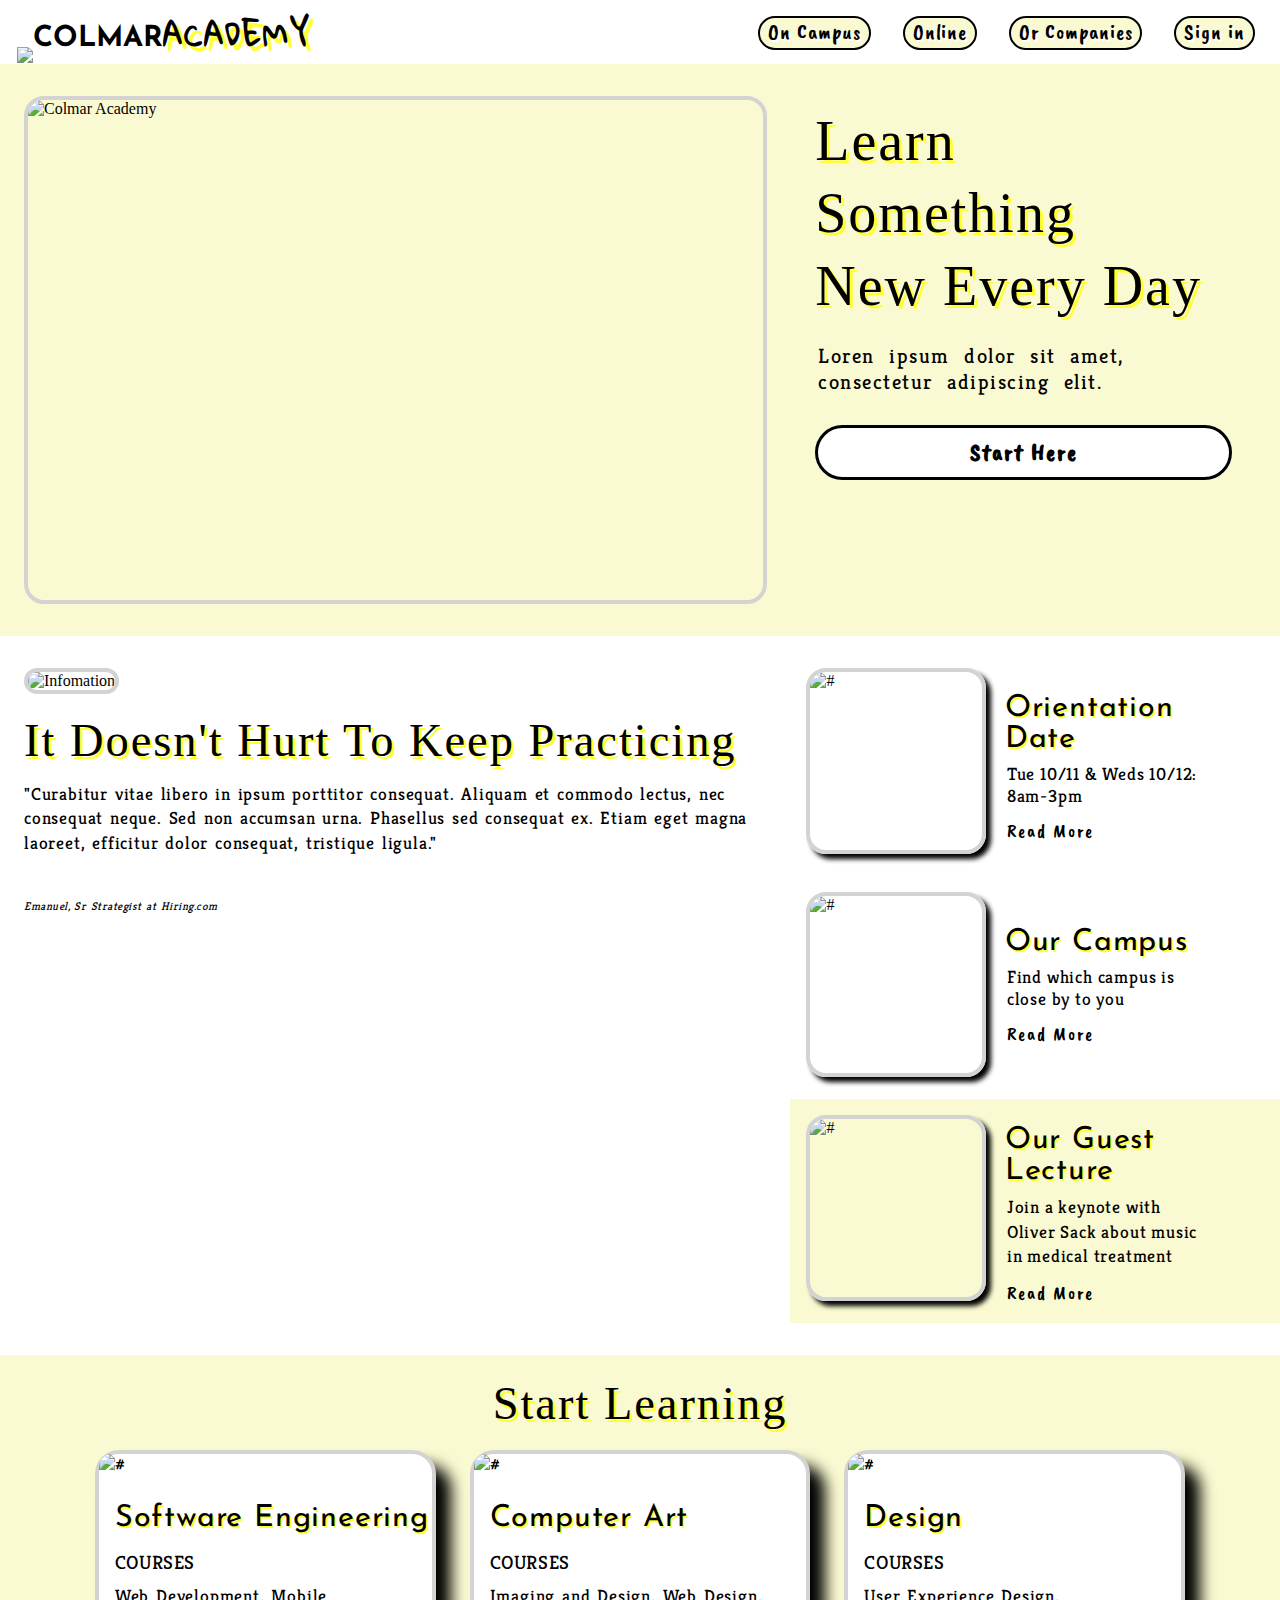
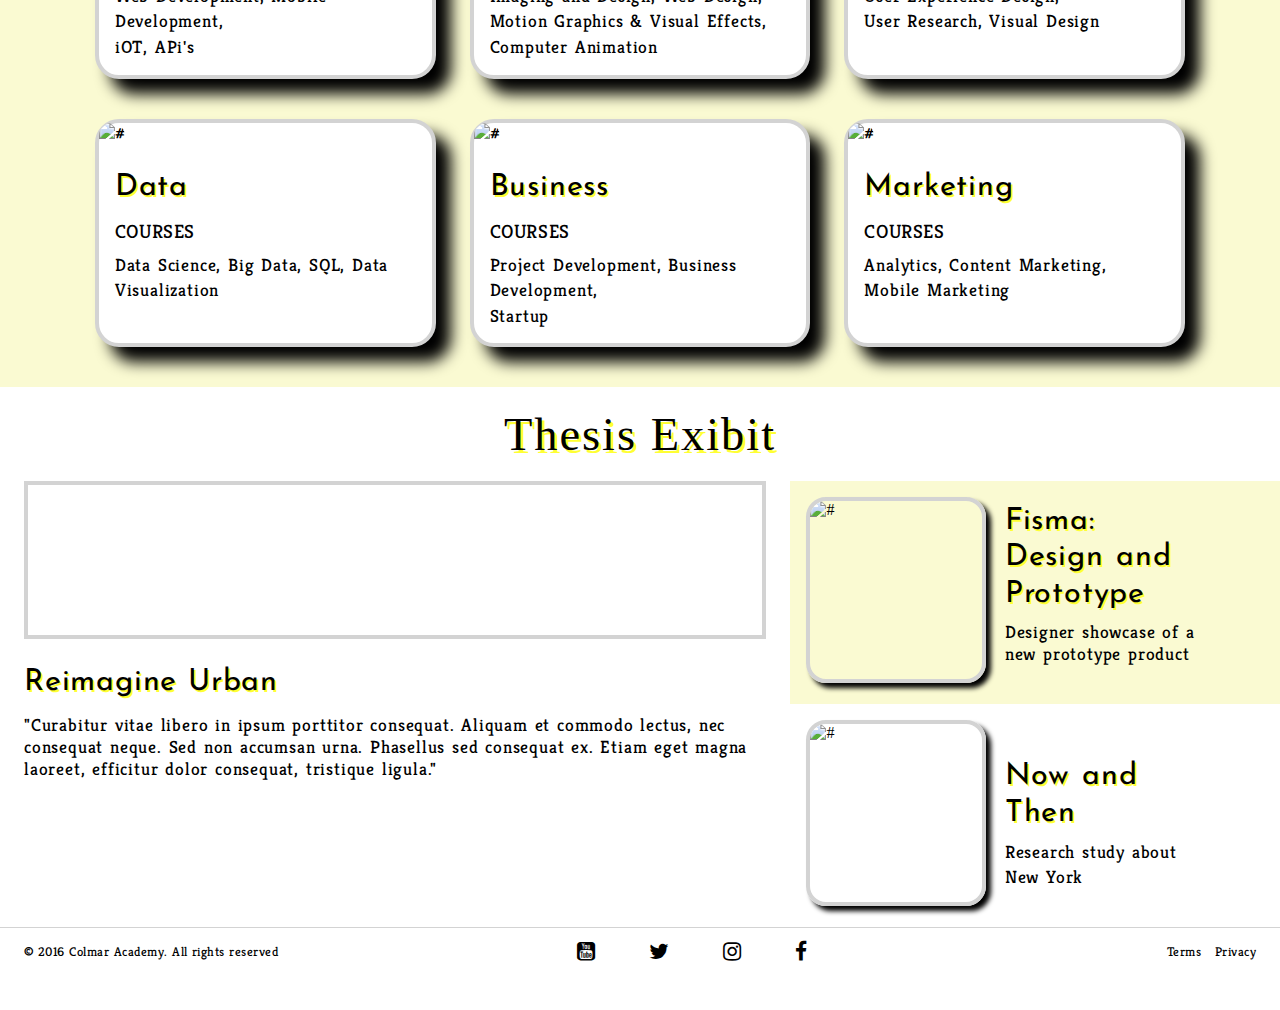
==== commit d817cba4: "update 97 capstone mq" ====
--- a/index.html
+++ b/index.html
@@ -1,16 +1,19 @@
 <!DOCTYPE html>
 <html>
-   <head>
-     <title>COLMAR ACADEMY</title>
+  
+  <head>
+    <title>COLMAR ACADEMY</title>
       <link href="https://fonts.googleapis.com/css?family=Kreon" rel="stylesheet">
-       <link href="https://fonts.googleapis.com/css?family=Kranky" rel="stylesheet">
-        <link href="https://fonts.googleapis.com/css?family=Caveat+Brush" rel="stylesheet">
-         <link href="https://fonts.googleapis.com/css?family=Gloria+Hallelujah" rel="stylesheet">
-          <link href="https://fonts.googleapis.com/css?family=Josefin+Sans:400,700" rel="stylesheet">    
-           <link rel="stylesheet" type="text/css" href="https://maxcdn.bootstrapcdn.com/font-awesome/4.7.0/css/font-awesome.css">       
-            <link href="./resources/css/style.css" type="text/css" rel="stylesheet">
-    </head>
-  <body>
+        <link href="https://fonts.googleapis.com/css?family=Kranky" rel="stylesheet">
+          <link href="https://fonts.googleapis.com/css?family=Caveat+Brush" rel="stylesheet">
+            <link href="https://fonts.googleapis.com/css?family=Gloria+Hallelujah" rel="stylesheet">
+           <link href="https://fonts.googleapis.com/css?family=Josefin+Sans:400,700" rel="stylesheet">    
+         <link rel="stylesheet" type="text/css" href="https://maxcdn.bootstrapcdn.com/font-awesome/4.7.0/css/font-awesome.css"> 
+       <link rel="icon" href="/favicon.ico" type="image/x-icon">
+     <link href="./resources/css/style.css" type="text/css" rel="stylesheet">
+   </head>
+ 
+ <body>
         
   <!--header-->
  <header>
@@ -34,7 +37,7 @@
         
 <!--top-banner-->
  <div class="top-banner">
-      <img src="resources\images\banner.jpg" alt="Colmar Academy" title="Colmar Academy">
+       <img src="resources\images\banner.jpg" alt="Colmar Academy" title="Colmar Academy">
         <section>
             <h1>Learn Something<br/>New Every Day</h1>
             <h3>Loren ipsum dolor sit amet,<br/>consectetur adipiscing elit.</h3>
@@ -47,7 +50,7 @@
      <!--Keep-Practicing-->
  <div class="main-content">
      <div class="top-section">
-           <img src="resources\images\information-main.jpg" alt="info" title="Information">
+           <img src="resources\images\information-main.jpg" alt="Infomation" title="Info">
             <h2>It Doesn't Hurt To Keep Practicing</h2>
               <p>"Curabitur vitae libero in ipsum porttitor consequat. Aliquam et commodo lectus,
                   nec consequat neque. Sed non accumsan urna. Phasellus sed consequat ex. Etiam 
@@ -56,25 +59,25 @@
         </div>
 
   <div class="info-images">    
-            <div><img src="resources\images\information-orientation.jpg" alt="Orientation Date" title="Orientation"><section><h3>Orientation Date</h3>
+             <div><img src="resources\images\information-orientation.jpg" alt="#" title="Orientation Date"><section><h3>Orientation Date</h3>
              <span>Tue 10/11 & Weds 10/12: 8am-3pm</span><br/><a href="#">Read More</a></section></div>
             
-             <div><img src="resources\images\information-campus.jpg" alt="Campus" title="Our Campus"><section><h3>Our Campus</h3>
+             <div><img src="resources\images\information-campus.jpg" alt="#" title="Our Campus"><section><h3>Our Campus</h3>
              <span>Find which campus is close by to you</span><br/><a href="#">Read More</a></section></div>
               
-             <div><img src="resources\images\information-guest-lecture.jpg" alt="Lecture" title="Guest Lecture"><section><h3>Our Guest Lecture</h3>
+             <div><img src="resources\images\information-guest-lecture.jpg" alt="#" title="Guest Lecture"><section><h3>Our Guest Lecture</h3>
              <span>Join a keynote with Oliver Sack about music in medical treatment</span><br/><a href="#">Read More</a></section></div>
-          </div>
+         </div>
   
   <div class="mobile-images">
-             <div><img src="resources\images\information-orientation-mobile.jpg" alt="Orientation" title="Orientation Date"><section><h3>Orientation Date</h3>
+             <div><img src="resources\images\information-orientation-mobile.jpg" alt="#" title="Orientation"><section><h3>Orientation Date</h3>
              <span>Tue 10/11 & Weds 10/12: 8am-3pm</span><br/><a href="#">Read More</a></section></div>
 
-             <div><img src="resources\images\information-campus-mobile.jpg" alt="Campus" title="Our Campus"><section><h3>Our Campus</h3>
+             <div><img src="resources\images\information-campus-mobile.jpg" alt="#" title="Our Campus"><section><h3>Our Campus</h3>
              <span>Find which campus is close by to you</span><br/><a href="#">Read More</a></section></div>
 
-             <div><img src="resources\images\information-guest-lecture-mobile.jpg" alt="Lecture" title="Guest Lecture"><section><h3>Our Guest Lecture</h3>
-             <span>Join a keynote with Oliver Sack about music in medical treatment</span><br/><a href="#">Read More</a></section></div>
+             <div><img src="resources\images\information-guest-lecture-mobile.jpg" alt="#" title="Guest Lecture"><section><h3>Our Guest Lecture</h3>
+            <span>Join a keynote with Oliver Sack about music in medical treatment</span><br/><a href="#">Read More</a></section></div>
         </div>
       </div>
  
@@ -83,24 +86,24 @@
  <div class="Careers">
             <h2>Start Learning</h2>
      <div class="Boxes">
-            <div><img src="resources\images\course-software.jpg" alt="Software" title="Software Engineering">
+           <div><img src="resources\images\course-software.jpg" alt="#" title="Software Engineering">
             <h3>Software Engineering</h3><h4>COURSES</h4><p class="boxes-text">Web Development, Mobile Development,<br/>iOT, APi's</p></div>
 
-            <div><img src="resources\images\course-computer-art.jpg" alt="Art" title="Computer Art">
+            <div><img src="resources\images\course-computer-art.jpg" alt="#" title="Computer Art">
             <h3>Computer Art</h3><h4>COURSES</h4><p class="boxes-text">Imaging and Design, Web Design,<br/>Motion Graphics & Visual Effects,
             <br/>Computer Animation</p></div>
         
-            <div><img src="resources\images\course-design.jpg" alt="Design" title="Design">
+            <div><img src="resources\images\course-design.jpg" alt="#" title="Design">
             <h3>Design</h3><h4>COURSES</h4><p class="boxes-text">User Experience Design,<br/>User Research, Visual Design</p></div>
         
-            <div><img src="resources\images\course-data.jpg" alt="Data" title="Data">
+            <div><img src="resources\images\course-data.jpg" alt="#" title="Data">
             <h3>Data</h3><h4>COURSES</h4><p class="boxes-text">Data Science, Big Data, SQL, Data Visualization</p></div>
       
-            <div><img src="resources\images\course-business.jpg" alt="Business" title="Business">
+            <div><img src="resources\images\course-business.jpg" alt="#" title="Business">
             <h3>Business</h3><h4>COURSES</h4><p class="boxes-text">Project Development, Business Development,<br/>Startup</p></div>
              
-            <div><img src="resources\images\course-marketing.jpg" alt="Marketing" title="Marketing">
-            <h3>Marketing</h3><h4>COURSES</h4><p class="boxes-text">Analytics, Content Marketing,<br/>Mobile Marketing</p></div>
+            <div><img src="resources\images\course-marketing.jpg" alt="#" title="Marketing">
+           <h3>Marketing</h3><h4>COURSES</h4><p class="boxes-text">Analytics, Content Marketing,<br/>Mobile Marketing</p></div>
          </div>  
       </div>
 
@@ -108,9 +111,9 @@
  
  <!--Thesis-exibit--> 
      <!--top-Section--> 
-        <div class="title">
+    <div class="title">
            <h2>Thesis Exibit</h2>
-         </div>
+        </div>
 <div class="Thesis-content">
       <div class="top-section">
         <video src="resources/videos/thesis.mp4" alt="Thesis" title="Thesis.mp4"></video>
@@ -122,13 +125,13 @@
   <!--Thesis-exibit--> 
      <!--right-section-->
   <div class="images">    
-        <div><img src="resources\images\thesis-fisma.jpg" alt="Fisma: Design and Prototype" title="Fisma: Design and Prototype"><section>
+        <div><img src="resources\images\thesis-fisma.jpg" alt="#" title="Fisma: Design and Prototype"><section>
            <h3>Fisma: Design and Prototype</h3><span>Designer showcase of a new prototype product </span></section></div>
       
-        <div><img src="resources\images\thesis-now-and-then.jpg" alt="Now and Then" title="Now and Then"><section><h3>Now and Then</h3>
-         <span>Research study about New York<span/></section></div>
+  <div><img src="resources\images\thesis-now-and-then.jpg" alt="#" title="Now and Then"><section><h3>Now and Then</h3>
+        <span>Research study about New York<span/></section></div>
           </div>
-        </div>
+      </div>
       
 
  
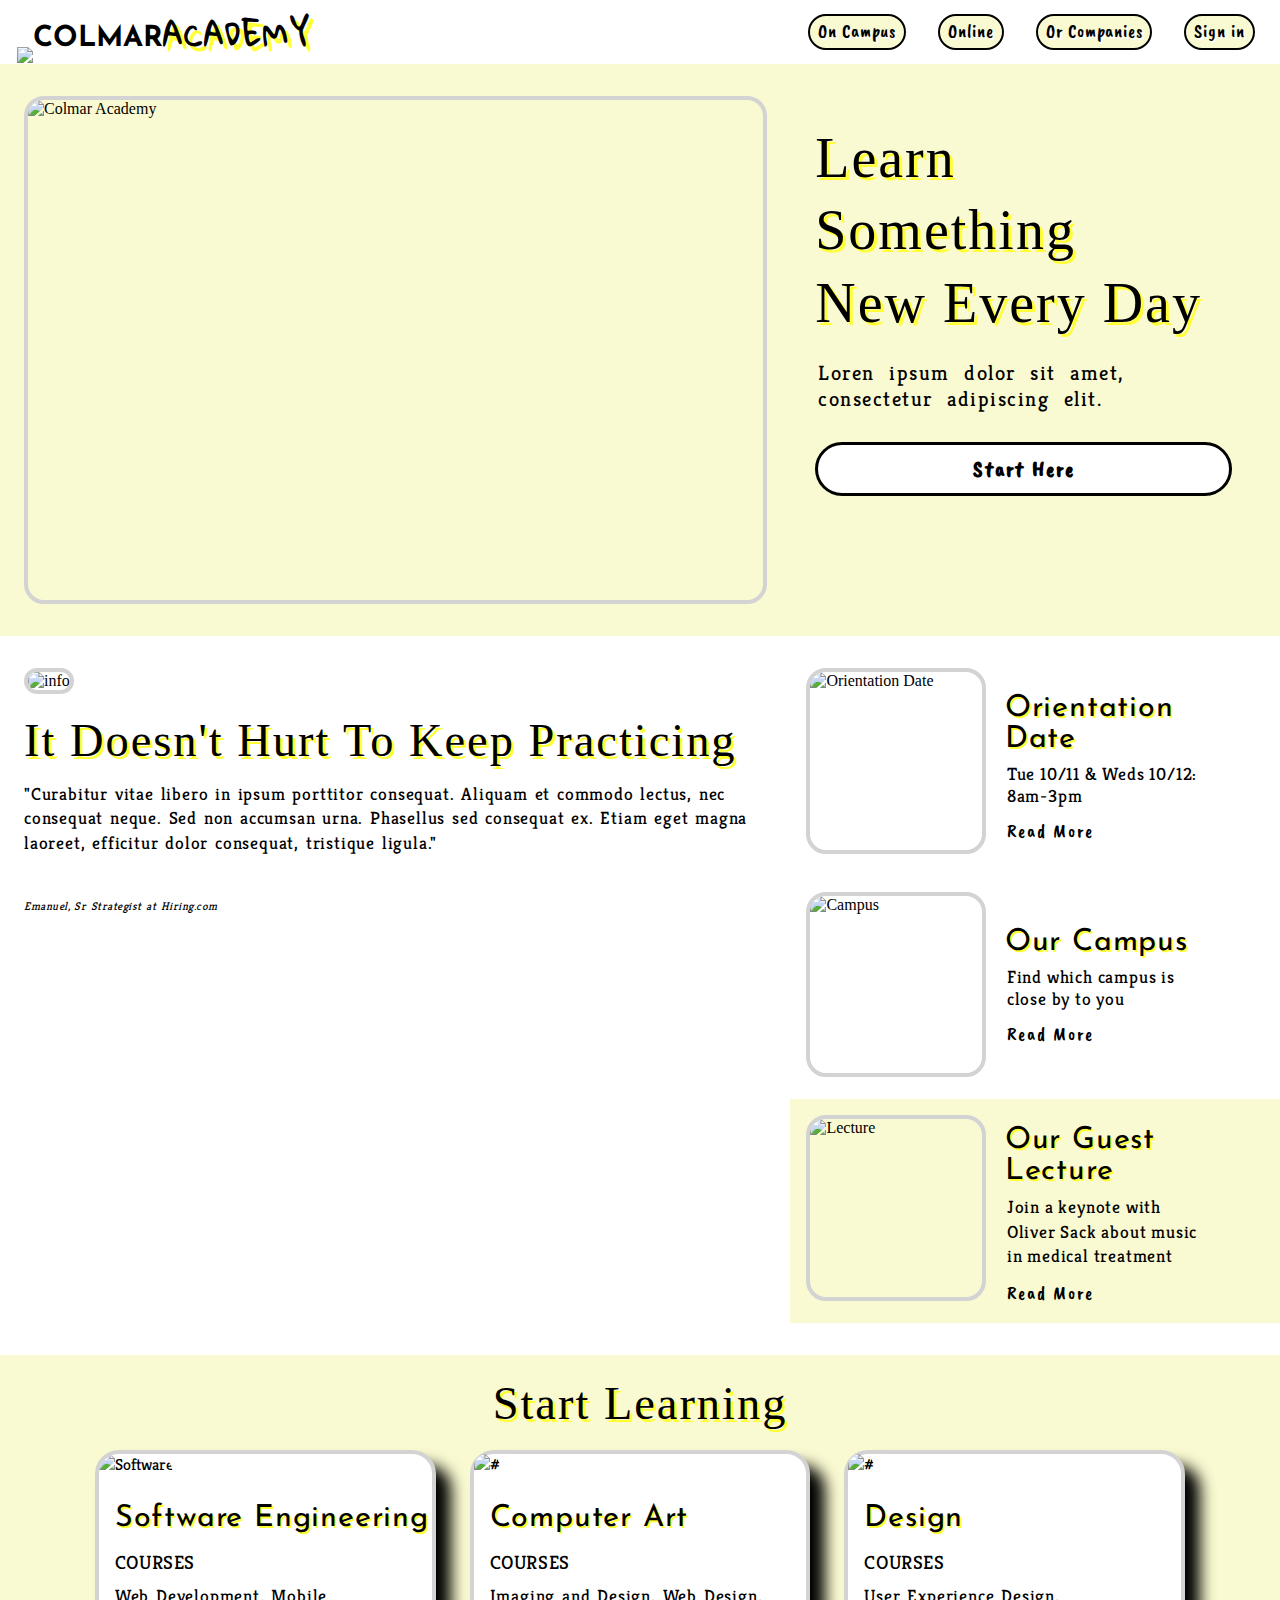
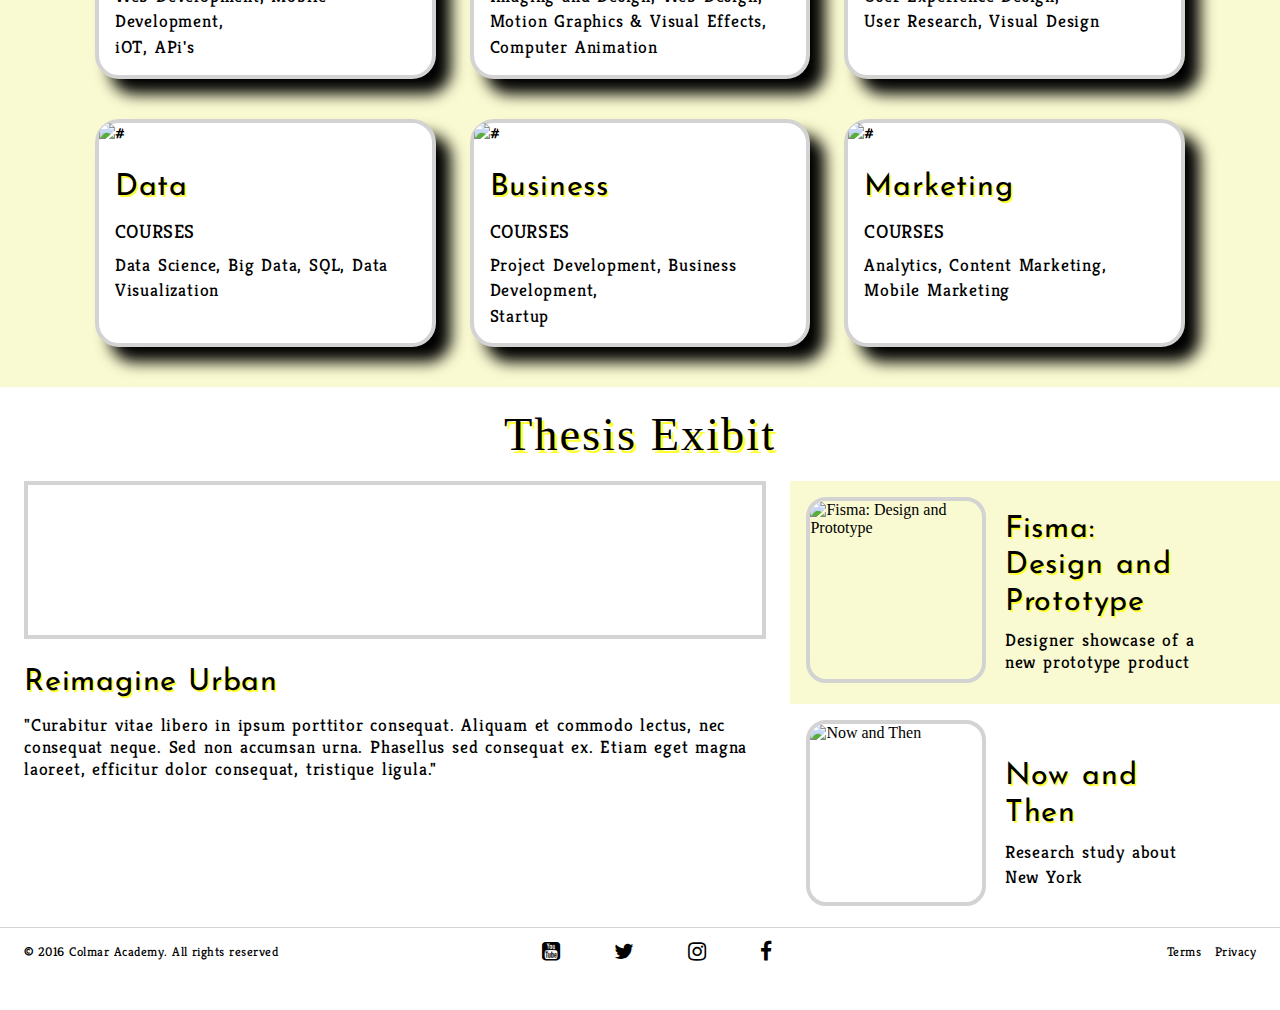
==== commit 829e87f6: "update 101 capstone conflict fix mq" ====
--- a/index.html
+++ b/index.html
@@ -1,47 +1,44 @@
 <!DOCTYPE html>
 <html>
-  
-  <head>
-    <title>COLMAR ACADEMY</title>
+   <head>
+     <title>COLMAR ACADEMY</title>
       <link href="https://fonts.googleapis.com/css?family=Kreon" rel="stylesheet">
-        <link href="https://fonts.googleapis.com/css?family=Kranky" rel="stylesheet">
-          <link href="https://fonts.googleapis.com/css?family=Caveat+Brush" rel="stylesheet">
-            <link href="https://fonts.googleapis.com/css?family=Gloria+Hallelujah" rel="stylesheet">
-           <link href="https://fonts.googleapis.com/css?family=Josefin+Sans:400,700" rel="stylesheet">    
-         <link rel="stylesheet" type="text/css" href="https://maxcdn.bootstrapcdn.com/font-awesome/4.7.0/css/font-awesome.css"> 
-       <link rel="icon" href="/favicon.ico" type="image/x-icon">
-     <link href="./resources/css/style.css" type="text/css" rel="stylesheet">
-   </head>
+       <link href="https://fonts.googleapis.com/css?family=Kranky" rel="stylesheet">
+        <link href="https://fonts.googleapis.com/css?family=Caveat+Brush" rel="stylesheet">
+         <link href="https://fonts.googleapis.com/css?family=Gloria+Hallelujah" rel="stylesheet">
+          <link href="https://fonts.googleapis.com/css?family=Josefin+Sans:400,700" rel="stylesheet">
+           <link rel="stylesheet" type="text/css" href="https://maxcdn.bootstrapcdn.com/font-awesome/4.7.0/css/font-awesome.css">
+            <link href="./resources/css/style.css" type="text/css" rel="stylesheet">
+    </head>
+  <body>
  
- <body>
-        
-  <!--header-->
+ <!--header-->
  <header>
-    <div><img class="logo" src="resources/images/ic-logo.svg"><strong>COLMAR</strong><span style="color:black;">ACADEMY </span></div>
+    <div role="presentation"><img class="logo" src="resources/images/ic-logo.svg"><strong>COLMAR</strong><span style="color:black;">ACADEMY </span></div>
  <!--nav menu-->
         <nav class="desktop"> 
-          <a href="#">On Campus</a>
-          <a href="#">Online</a> 
-          <a href="#">Or Companies</a> 
-          <a href="#">Sign in</a>
+          <a href="#" role="button">On Campus</a>
+          <a href="#" role="button">Online</a> 
+          <a href="#" role="button">Or Companies</a> 
+          <a href="#" role="button">Sign in</a>
         </nav>
         
   <nav class="mobile-nav-container">
-          <a href="#"><img src="resources/images/ic-logo.svg" alt="Or Campus" title="Or Campus"></a>
-          <a href="#"><img src="resources/images/ic-on-campus.svg" alt="Online" title="Online"></a>
-          <a href="#"><img src="resources/images/ic-online.svg" alt="Or Companies" title="Or Companies"></a>
-          <a href="#"><img src="resources/images/ic-login.svg" alt="Sign In" title="Sign In"></a>
-         </nav>
+          <a href="#" role="button"><img src="resources/images/ic-logo.svg" alt="Or Campus" title="Or Campus"></a>
+          <a href="#" role="button"><img src="resources/images/ic-on-campus.svg" alt="Online" title="Online"></a>
+          <a href="#" role="button"><img src="resources/images/ic-online.svg" alt="Or Companies" title="Or Companies"></a>
+          <a href="#" role="button"><img src="resources/images/ic-login.svg" alt="Sign In" title="Sign In"></a>
+        </nav>
   </header> 
 
         
 <!--top-banner-->
- <div class="top-banner">
-       <img src="resources\images\banner.jpg" alt="Colmar Academy" title="Colmar Academy">
+ <div class="top-banner" role="presentation">
+      <img src="resources\images\banner.jpg" alt="Colmar Academy" title="Colmar Academy">
         <section>
             <h1>Learn Something<br/>New Every Day</h1>
             <h3>Loren ipsum dolor sit amet,<br/>consectetur adipiscing elit.</h3>
-            <div class="button"><a href="Start-here">Start Here</a></div>
+            <div class="button" role="button"><a href="Start-here">Start Here</a></div>
         </section>
       </div> 
 
@@ -49,25 +46,25 @@
 <!--main-content-->
      <!--Keep-Practicing-->
  <div class="main-content">
-     <div class="top-section">
-           <img src="resources\images\information-main.jpg" alt="Infomation" title="Info">
+     <div class="top-section" role="presentation">
+           <img src="resources\images\information-main.jpg" alt="info" title="Information">
             <h2>It Doesn't Hurt To Keep Practicing</h2>
               <p>"Curabitur vitae libero in ipsum porttitor consequat. Aliquam et commodo lectus,
                   nec consequat neque. Sed non accumsan urna. Phasellus sed consequat ex. Etiam 
                   eget magna laoreet, efficitur dolor consequat, tristique ligula."</p>
              <div><em>Emanuel, Sr Strategist at Hiring.com</em></div>
-        </div>
+          </div>
 
   <div class="info-images">    
-             <div><img src="resources\images\information-orientation.jpg" alt="#" title="Orientation Date"><section><h3>Orientation Date</h3>
-             <span>Tue 10/11 & Weds 10/12: 8am-3pm</span><br/><a href="#">Read More</a></section></div>
+            <div><img src="resources\images\information-orientation.jpg" alt="Orientation Date" title="Orientation"><section><h3>Orientation Date</h3>
+             <span role="note">Tue 10/11 & Weds 10/12: 8am-3pm</span><br/><a href="#">Read More</a></section></div>
             
-             <div><img src="resources\images\information-campus.jpg" alt="#" title="Our Campus"><section><h3>Our Campus</h3>
-             <span>Find which campus is close by to you</span><br/><a href="#">Read More</a></section></div>
+             <div><img src="resources\images\information-campus.jpg" alt="Campus" title="Our Campus"><section><h3>Our Campus</h3>
+             <span role="note">Find which campus is close by to you</span><br/><a href="#">Read More</a></section></div>
               
-             <div><img src="resources\images\information-guest-lecture.jpg" alt="#" title="Guest Lecture"><section><h3>Our Guest Lecture</h3>
-             <span>Join a keynote with Oliver Sack about music in medical treatment</span><br/><a href="#">Read More</a></section></div>
-         </div>
+             <div><img src="resources\images\information-guest-lecture.jpg" alt="Lecture" title="Guest Lecture"><section><h3>Our Guest Lecture</h3>
+             <span role="note">Join a keynote with Oliver Sack about music in medical treatment</span><br/><a href="#">Read More</a></section></div>
+          </div>
   
   <div class="mobile-images">
              <div><img src="resources\images\information-orientation-mobile.jpg" alt="#" title="Orientation"><section><h3>Orientation Date</h3>
@@ -85,8 +82,8 @@
      <!--Start-learning-->
  <div class="Careers">
             <h2>Start Learning</h2>
-     <div class="Boxes">
-           <div><img src="resources\images\course-software.jpg" alt="#" title="Software Engineering">
+     <div class="Boxes" role="presentation">
+            <div><img src="resources\images\course-software.jpg" alt="Software" title="Software Engineering">
             <h3>Software Engineering</h3><h4>COURSES</h4><p class="boxes-text">Web Development, Mobile Development,<br/>iOT, APi's</p></div>
 
             <div><img src="resources\images\course-computer-art.jpg" alt="#" title="Computer Art">
@@ -115,7 +112,7 @@
            <h2>Thesis Exibit</h2>
         </div>
 <div class="Thesis-content">
-      <div class="top-section">
+      <div class="top-section" role="presentation">
         <video src="resources/videos/thesis.mp4" alt="Thesis" title="Thesis.mp4"></video>
            <h3>Reimagine Urban</h3>
            <p>"Curabitur vitae libero in ipsum porttitor consequat. Aliquam et commodo lectus, nec
@@ -124,12 +121,12 @@
            </div>
   <!--Thesis-exibit--> 
      <!--right-section-->
-  <div class="images">    
-        <div><img src="resources\images\thesis-fisma.jpg" alt="#" title="Fisma: Design and Prototype"><section>
-           <h3>Fisma: Design and Prototype</h3><span>Designer showcase of a new prototype product </span></section></div>
+  <div class="images" role="presentation">    
+        <div><img src="resources\images\thesis-fisma.jpg" alt="Fisma: Design and Prototype" title="Fisma: Design and Prototype"><section>
+           <h3>Fisma: Design and Prototype</h3><span role="note">Designer showcase of a new prototype product </span></section></div>
       
-  <div><img src="resources\images\thesis-now-and-then.jpg" alt="#" title="Now and Then"><section><h3>Now and Then</h3>
-        <span>Research study about New York<span/></section></div>
+        <div><img src="resources\images\thesis-now-and-then.jpg" alt="Now and Then" title="Now and Then"><section><h3>Now and Then</h3>
+         <span role="note">Research study about New York<span/></section></div>
           </div>
       </div>
       
@@ -137,9 +134,10 @@
  
   
   <!--footer-->
-       <footer>
-          <div class="copy">&copy 2016 Colmar Academy. All rights reserved</div>
-          <ul class="icons">
+
+      <footer role="presentation">
+        <div class="copy">&copy 2016 Colmar Academy. All rights reserved</div>
+          <ul class="icons" role="presentation">
             <i class="fa fa-youtube-square fa-lg"></i>
             <i class="fa fa-twitter fa-lg"></i>
             <i class="fa fa-instagram fa-lg"></i>
--- a/resources/css/style.css
+++ b/resources/css/style.css
@@ -37,9 +37,9 @@
 	margin-right: 9px;
 }
 nav a {
-	top: 16px;
-    height: 25.5px;
-    line-height: 1.1;
+	top: 14px;
+    height: 28px;
+    line-height: 1.4;
     position: relative;
 	font-family: "Caveat Brush", serif;
 	text-decoration: none;
@@ -51,7 +51,7 @@
 	word-spacing: 1px;
     margin: 0px 16px;
     padding: 2px 8px;
-    font-size: 1.4rem;
+    font-size: 1.2rem;
     font-weight: normal;
     color: black;
 }
@@ -77,7 +77,7 @@
 	border-radius: 20px;
 }
 .top-banner section  {
-    margin-top: 70px;
+    margin-top: 60px;
     margin-right: 48px;
 }
 .top-banner h1 {
@@ -110,7 +110,7 @@
     letter-spacing: 2px;
 	border-radius: 30px;
     background-color: #ffffff;
-    font-size: 1.5rem;
+    font-size: 1.4rem;
 }
 .top-banner .button:hover {
 	background-color: #ffff33;
@@ -203,8 +203,6 @@
 	border-radius: 20px;
 	margin-bottom: 22px;
 	margin-left: 16px;
-	box-shadow: 5px 5px 5px black;
-
 }
 .main-content .info-images h3 {
 	width: 100%;
@@ -251,8 +249,8 @@
 }
 
 
-/*main-section */
- /* Start-Learning */
+  /* Careers /* main-section */
+/* Start-Learning */
 .Careers {
 	top: 0;
 	width: 100%;
@@ -372,7 +370,6 @@
 	height: 11.1rem;
 	border: solid 4px #d3d3d3;
 	border-radius: 20px;
-	box-shadow: 5px 5px 5px black;
 	margin: 16px 19px 21px 16px;
 }
 .Thesis-content .images section {
@@ -396,9 +393,6 @@
     border-top: none;
     border-bottom: none;
 }
-.Thesis-content .images div:first-child section {
-	margin-top: 15px;
-}
 .Thesis-content .images div:last-child section {
     margin-top: 25px;
 }
@@ -428,13 +422,15 @@
 	letter-spacing: 0.5px;
 	margin-right: 48px;
 }
+
 footer .icons {
 	margin-top: -3px;
-    margin-left: -100px;
+    margin-left: -170px;
 }
 footer .icons i {
     padding: 0px 25px;
 }
+
 
 
 
@@ -529,14 +525,14 @@
 @media only screen and (max-width: 1290px) {
 
 .top-banner section {
-	margin-top: 3px;
+	margin-top: 20px;
  }
 }
 /* top-banner desktop 1219px mq */
 @media only screen and (max-width: 1219px) {
 
 .top-banner section {
-	margin-top: 16px;
+	margin-top: 18px;
 }
 
 .top-banner h1 {
@@ -744,7 +740,7 @@
 
 .main-content .info-images div:first-child section {
 	width: 100%;
-	margin: 37px 0px 21px 7px;
+	margin: 32px 0px 21px 7px;
 }
 
 .main-content .info-images div:first-child h3 {
@@ -1014,10 +1010,10 @@
 
   /* THESIS-CONTENT DESKTOP MQ */
 /* thesis content desktop 1362 mq */
-@media only screen and (max-width: 1362px) {
+@media only screen and (max-width: 1270px) {
 
 .Thesis-content .images div:first-child section {
-	 margin-top: -8px;
+	margin-top: -8px;
  }
 }
 /* thesis-content desktop 1219px mq */
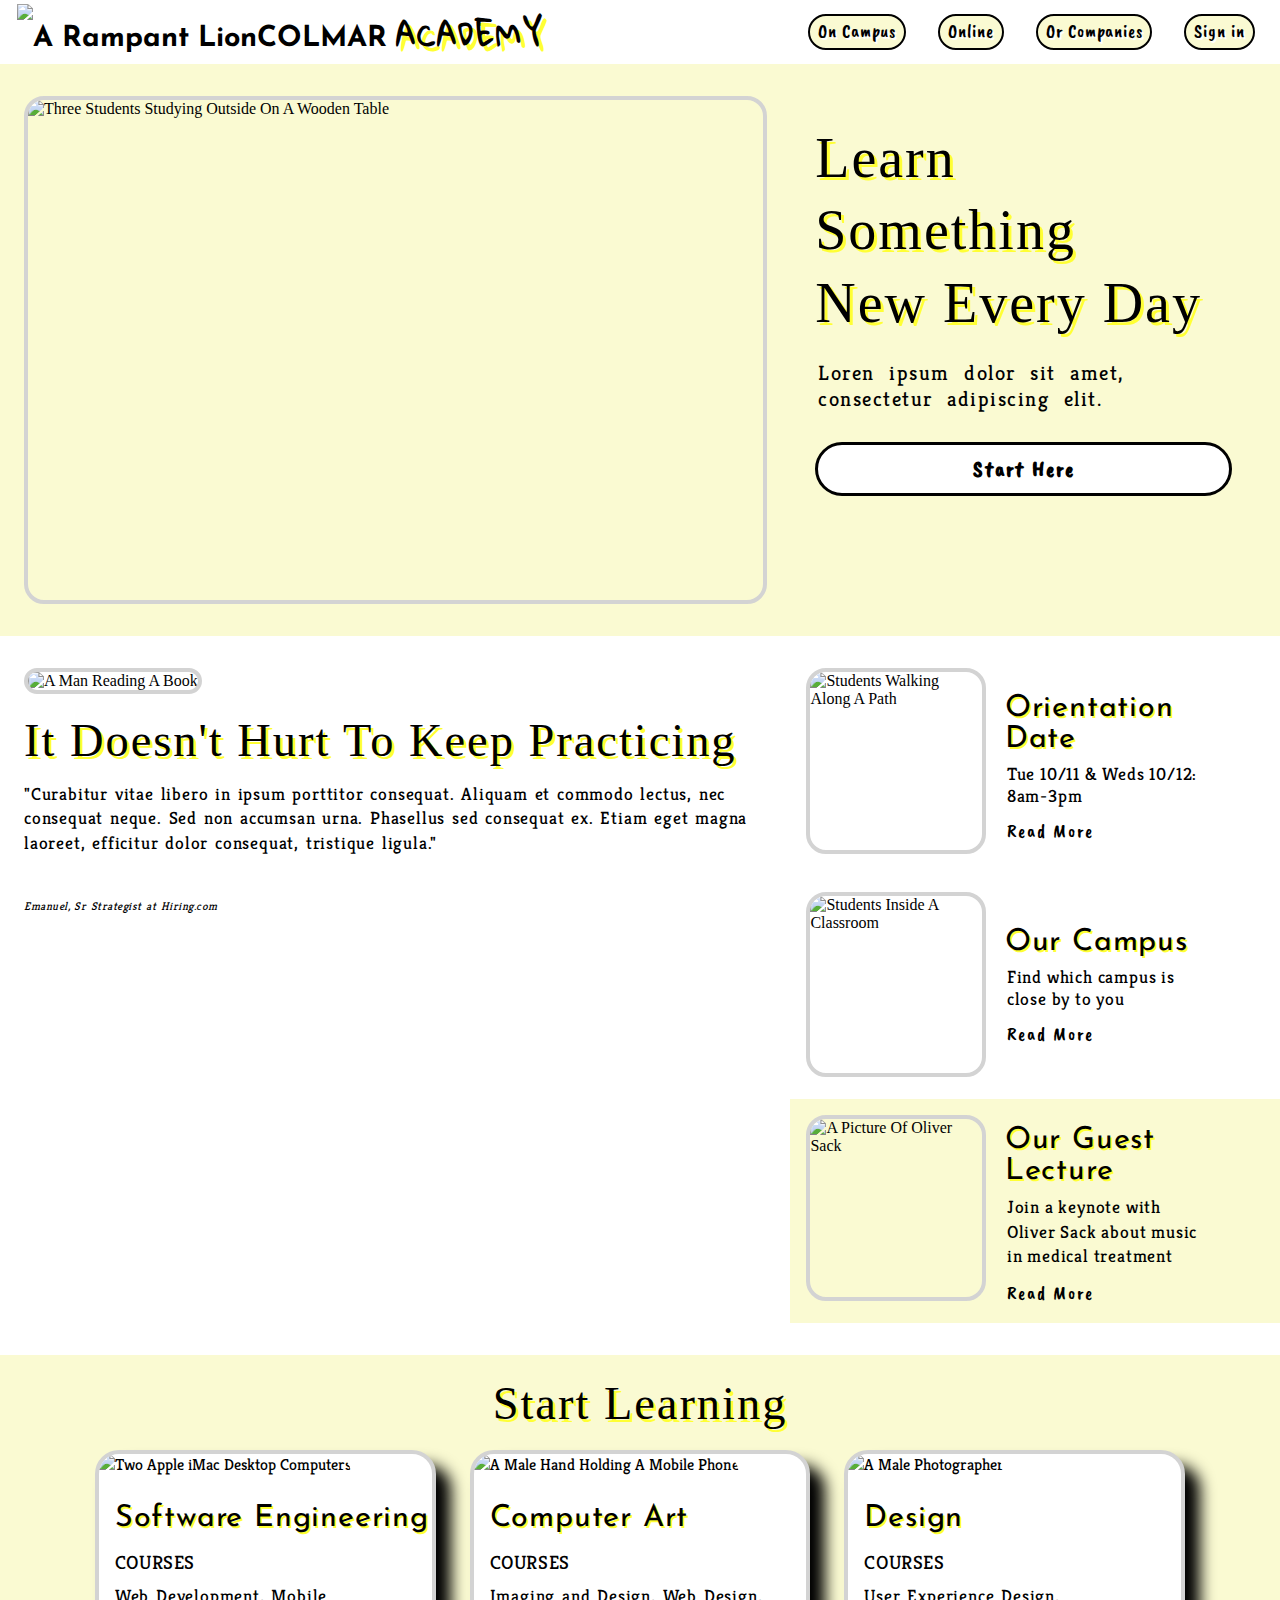
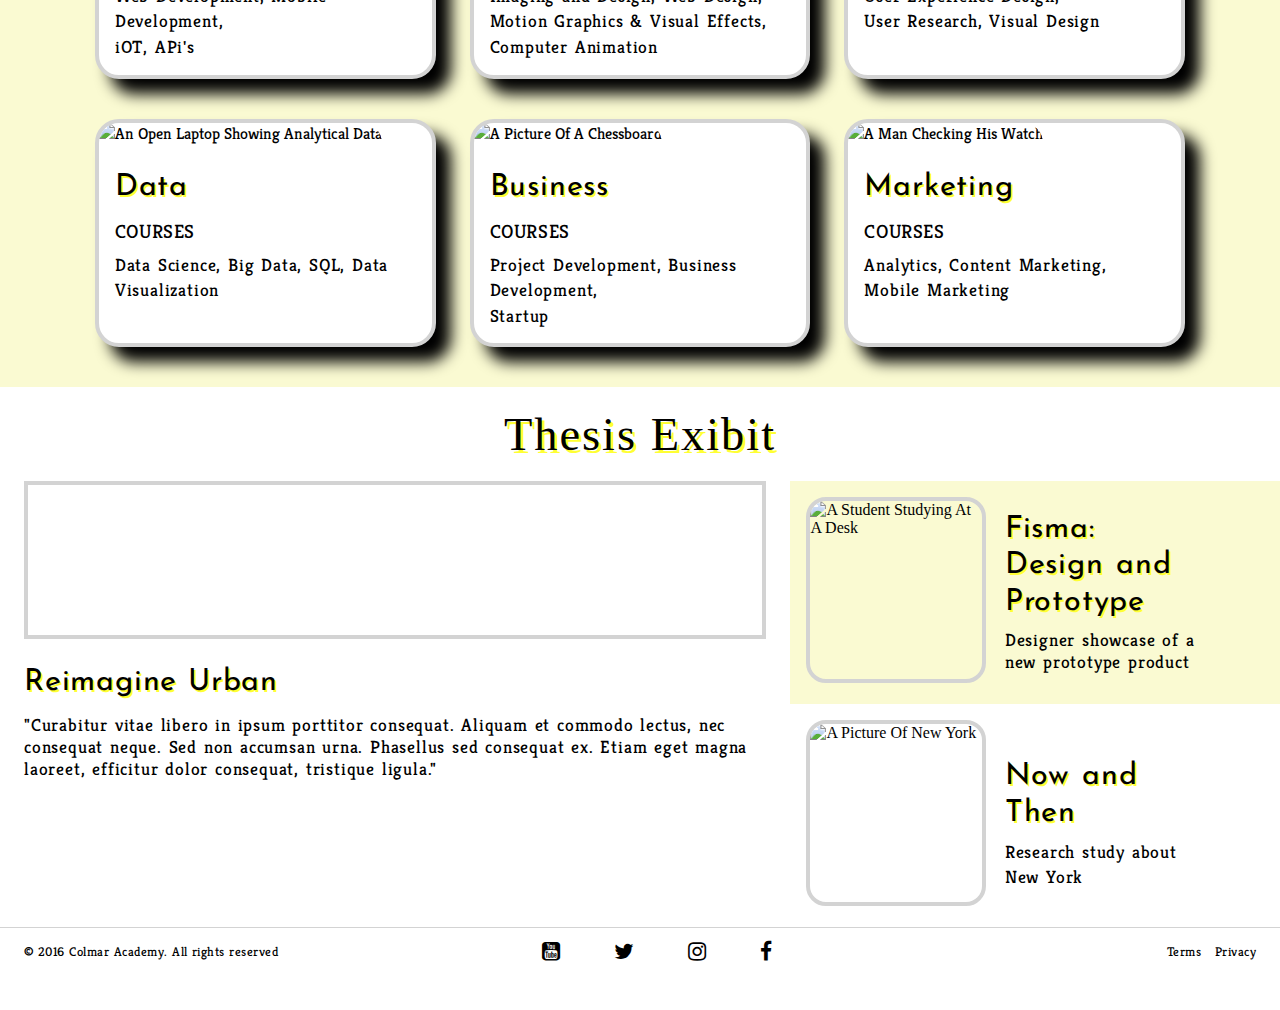
==== commit 464e3ea3: "update 101 capstone mq" ====
--- a/index.html
+++ b/index.html
@@ -14,7 +14,9 @@
  
  <!--header-->
  <header>
-    <div role="presentation"><img class="logo" src="resources/images/ic-logo.svg"><strong>COLMAR</strong><span style="color:black;">ACADEMY </span></div>
+   <div role="presentation" aria-label="School Logo"><img class="logo" alt="A Rampant Lion" src="resources/images/ic-logo.svg"><strong>COLMAR</strong>
+    <span style="color:black;">ACADEMY </span></div>
+ 
  <!--nav menu-->
         <nav class="desktop"> 
           <a href="#" role="button">On Campus</a>
@@ -24,17 +26,17 @@
         </nav>
         
   <nav class="mobile-nav-container">
-          <a href="#" role="button"><img src="resources/images/ic-logo.svg" alt="Or Campus" title="Or Campus"></a>
-          <a href="#" role="button"><img src="resources/images/ic-on-campus.svg" alt="Online" title="Online"></a>
-          <a href="#" role="button"><img src="resources/images/ic-online.svg" alt="Or Companies" title="Or Companies"></a>
-          <a href="#" role="button"><img src="resources/images/ic-login.svg" alt="Sign In" title="Sign In"></a>
+          <a href="#" role="button"><img src="resources/images/ic-logo.svg" alt="A Rampant Lion" title="Or Campus"></a>
+          <a href="#" role="button"><img src="resources/images/ic-on-campus.svg" alt="A Chair" title="Online"></a>
+          <a href="#" role="button"><img src="resources/images/ic-online.svg" alt="A Monitor" title="Or Companies"></a>
+          <a href="#" role="button"><img src="resources/images/ic-login.svg" alt="A Silhouette" title="Sign In"></a>
         </nav>
   </header> 
 
         
 <!--top-banner-->
  <div class="top-banner" role="presentation">
-      <img src="resources\images\banner.jpg" alt="Colmar Academy" title="Colmar Academy">
+      <img src="resources\images\banner.jpg" alt="Three Students Studying Outside On A Wooden Table" title="Colmar Academy">
         <section>
             <h1>Learn Something<br/>New Every Day</h1>
             <h3>Loren ipsum dolor sit amet,<br/>consectetur adipiscing elit.</h3>
@@ -47,33 +49,39 @@
      <!--Keep-Practicing-->
  <div class="main-content">
      <div class="top-section" role="presentation">
-           <img src="resources\images\information-main.jpg" alt="info" title="Information">
-            <h2>It Doesn't Hurt To Keep Practicing</h2>
+           <img src="resources\images\information-main.jpg" alt="A Man Reading A Book" title="Information">
+             <h2>It Doesn't Hurt To Keep Practicing</h2>
               <p>"Curabitur vitae libero in ipsum porttitor consequat. Aliquam et commodo lectus,
                   nec consequat neque. Sed non accumsan urna. Phasellus sed consequat ex. Etiam 
                   eget magna laoreet, efficitur dolor consequat, tristique ligula."</p>
-             <div><em>Emanuel, Sr Strategist at Hiring.com</em></div>
-          </div>
+                     <div role="complementary"><em>Emanuel, Sr Strategist at Hiring.com</em></div>
+                  </div>
 
-  <div class="info-images">    
-            <div><img src="resources\images\information-orientation.jpg" alt="Orientation Date" title="Orientation"><section><h3>Orientation Date</h3>
-             <span role="note">Tue 10/11 & Weds 10/12: 8am-3pm</span><br/><a href="#">Read More</a></section></div>
+  <div class="info-images" role="complementary">    
+            <div><img src="resources\images\information-orientation.jpg" alt="Students Walking Along A Path" title="Orientation">
+             <section role="complementary"><h3>Orientation Date</h3>
+             <span>Tue 10/11 & Weds 10/12: 8am-3pm</span><br/><a href="#">Read More</a></section></div>
             
-             <div><img src="resources\images\information-campus.jpg" alt="Campus" title="Our Campus"><section><h3>Our Campus</h3>
-             <span role="note">Find which campus is close by to you</span><br/><a href="#">Read More</a></section></div>
+             <div><img src="resources\images\information-campus.jpg" alt="Students Inside A Classroom" title="Our Campus">
+             <section role="complementary"><h3>Our Campus</h3>
+             <span>Find which campus is close by to you</span><br/><a href="#">Read More</a></section></div>
               
-             <div><img src="resources\images\information-guest-lecture.jpg" alt="Lecture" title="Guest Lecture"><section><h3>Our Guest Lecture</h3>
-             <span role="note">Join a keynote with Oliver Sack about music in medical treatment</span><br/><a href="#">Read More</a></section></div>
+             <div><img src="resources\images\information-guest-lecture.jpg" alt="A Picture Of Oliver Sack" title="Guest Lecture">
+             <section role="complementary"><h3>Our Guest Lecture</h3>
+             <span>Join a keynote with Oliver Sack about music in medical treatment</span><br/><a href="#">Read More</a></section></div>
           </div>
   
   <div class="mobile-images">
-             <div><img src="resources\images\information-orientation-mobile.jpg" alt="#" title="Orientation"><section><h3>Orientation Date</h3>
+             <div><img src="resources\images\information-orientation-mobile.jpg" alt="Students Walking Along A Path" title="Orientation">
+             <section role="complementary"><h3>Orientation Date</h3>
              <span>Tue 10/11 & Weds 10/12: 8am-3pm</span><br/><a href="#">Read More</a></section></div>
 
-             <div><img src="resources\images\information-campus-mobile.jpg" alt="#" title="Our Campus"><section><h3>Our Campus</h3>
+             <div><img src="resources\images\information-campus-mobile.jpg" alt="Students Inside A Classroom" title="Our Campus">
+             <section role="complementary"><h3>Our Campus</h3>
              <span>Find which campus is close by to you</span><br/><a href="#">Read More</a></section></div>
 
-             <div><img src="resources\images\information-guest-lecture-mobile.jpg" alt="#" title="Guest Lecture"><section><h3>Our Guest Lecture</h3>
+             <div><img src="resources\images\information-guest-lecture-mobile.jpg" alt="A Picture Of Oliver Sack" title="Guest Lecture">
+             <section role="complementary"><h3>Our Guest Lecture</h3>
             <span>Join a keynote with Oliver Sack about music in medical treatment</span><br/><a href="#">Read More</a></section></div>
         </div>
       </div>
@@ -83,24 +91,24 @@
  <div class="Careers">
             <h2>Start Learning</h2>
      <div class="Boxes" role="presentation">
-            <div><img src="resources\images\course-software.jpg" alt="Software" title="Software Engineering">
-            <h3>Software Engineering</h3><h4>COURSES</h4><p class="boxes-text">Web Development, Mobile Development,<br/>iOT, APi's</p></div>
+            <div><img src="resources\images\course-software.jpg" alt="Two Apple iMac Desktop Computers" title="Software Engineering">
+            <h3 role="complementary">Software Engineering</h3><h4>COURSES</h4><p class="boxes-text">Web Development, Mobile Development,<br/>iOT, APi's</p></div>
 
-            <div><img src="resources\images\course-computer-art.jpg" alt="#" title="Computer Art">
-            <h3>Computer Art</h3><h4>COURSES</h4><p class="boxes-text">Imaging and Design, Web Design,<br/>Motion Graphics & Visual Effects,
+            <div><img src="resources\images\course-computer-art.jpg" alt="A Male Hand Holding A Mobile Phone" title="Computer Art">
+            <h3 role="complementary">Computer Art</h3><h4>COURSES</h4><p class="boxes-text">Imaging and Design, Web Design,<br/>Motion Graphics & Visual Effects,
             <br/>Computer Animation</p></div>
         
-            <div><img src="resources\images\course-design.jpg" alt="#" title="Design">
-            <h3>Design</h3><h4>COURSES</h4><p class="boxes-text">User Experience Design,<br/>User Research, Visual Design</p></div>
+            <div><img src="resources\images\course-design.jpg" alt="A Male Photographer" title="Design">
+            <h3 role="complementary">Design</h3><h4>COURSES</h4><p class="boxes-text">User Experience Design,<br/>User Research, Visual Design</p></div>
         
-            <div><img src="resources\images\course-data.jpg" alt="#" title="Data">
-            <h3>Data</h3><h4>COURSES</h4><p class="boxes-text">Data Science, Big Data, SQL, Data Visualization</p></div>
+            <div><img src="resources\images\course-data.jpg" alt="An Open Laptop Showing Analytical Data" title="Data">
+            <h3 role="complementary">Data</h3><h4>COURSES</h4><p class="boxes-text">Data Science, Big Data, SQL, Data Visualization</p></div>
       
-            <div><img src="resources\images\course-business.jpg" alt="#" title="Business">
-            <h3>Business</h3><h4>COURSES</h4><p class="boxes-text">Project Development, Business Development,<br/>Startup</p></div>
+            <div><img src="resources\images\course-business.jpg" alt="A Picture Of A Chessboard" title="Business">
+            <h3 role="complementary">Business</h3><h4>COURSES</h4><p class="boxes-text">Project Development, Business Development,<br/>Startup</p></div>
              
-            <div><img src="resources\images\course-marketing.jpg" alt="#" title="Marketing">
-           <h3>Marketing</h3><h4>COURSES</h4><p class="boxes-text">Analytics, Content Marketing,<br/>Mobile Marketing</p></div>
+            <div><img src="resources\images\course-marketing.jpg" alt="A Man Checking His Watch" title="Marketing">
+            <h3 role="complementary">Marketing</h3><h4>COURSES</h4><p class="boxes-text">Analytics, Content Marketing,<br/>Mobile Marketing</p></div>
          </div>  
       </div>
 
@@ -113,7 +121,7 @@
         </div>
 <div class="Thesis-content">
       <div class="top-section" role="presentation">
-        <video src="resources/videos/thesis.mp4" alt="Thesis" title="Thesis.mp4"></video>
+        <video src="resources/videos/thesis.mp4" alt="Video" title="Thesis.mp4"></video>
            <h3>Reimagine Urban</h3>
            <p>"Curabitur vitae libero in ipsum porttitor consequat. Aliquam et commodo lectus, nec
                consequat neque. Sed non accumsan urna. Phasellus sed consequat ex. Etiam eget
@@ -121,14 +129,14 @@
            </div>
   <!--Thesis-exibit--> 
      <!--right-section-->
-  <div class="images" role="presentation">    
-        <div><img src="resources\images\thesis-fisma.jpg" alt="Fisma: Design and Prototype" title="Fisma: Design and Prototype"><section>
-           <h3>Fisma: Design and Prototype</h3><span role="note">Designer showcase of a new prototype product </span></section></div>
+  <div class="images" role="complementary">    
+        <div role="presentation"><img src="resources\images\thesis-fisma.jpg" alt="A Student Studying At A Desk" title="Fisma: Design and Prototype">
+          <section role="complementary"><h3>Fisma: Design and Prototype</h3><span>Designer showcase of a new prototype product </span></section></div>
       
-        <div><img src="resources\images\thesis-now-and-then.jpg" alt="Now and Then" title="Now and Then"><section><h3>Now and Then</h3>
-         <span role="note">Research study about New York<span/></section></div>
-          </div>
-      </div>
+        <div role="presentation"><img src="resources\images\thesis-now-and-then.jpg" alt="A Picture Of New York" title="Now and Then">
+          <section role="complementary"><h3 role="complementary">Now and Then</h3><span>Research study about New York<span/></section></div>
+           </div>
+             </div>
       
 
  
@@ -138,10 +146,10 @@
       <footer role="presentation">
         <div class="copy">&copy 2016 Colmar Academy. All rights reserved</div>
           <ul class="icons" role="presentation">
-            <i class="fa fa-youtube-square fa-lg"></i>
-            <i class="fa fa-twitter fa-lg"></i>
-            <i class="fa fa-instagram fa-lg"></i>
-            <i class="fa fa-facebook fa-lg"></i>
+            <i class="fa fa-youtube-square fa-lg" alt="Youtube"></i>
+            <i class="fa fa-twitter fa-lg" alt="Twitter"></i>
+            <i class="fa fa-instagram fa-lg" alt="Instagram"></i>
+            <i class="fa fa-facebook fa-lg" alt="Facebook"></i>
            </ul>
           <div class="terms"> Terms Privacy</div>
        </footer>
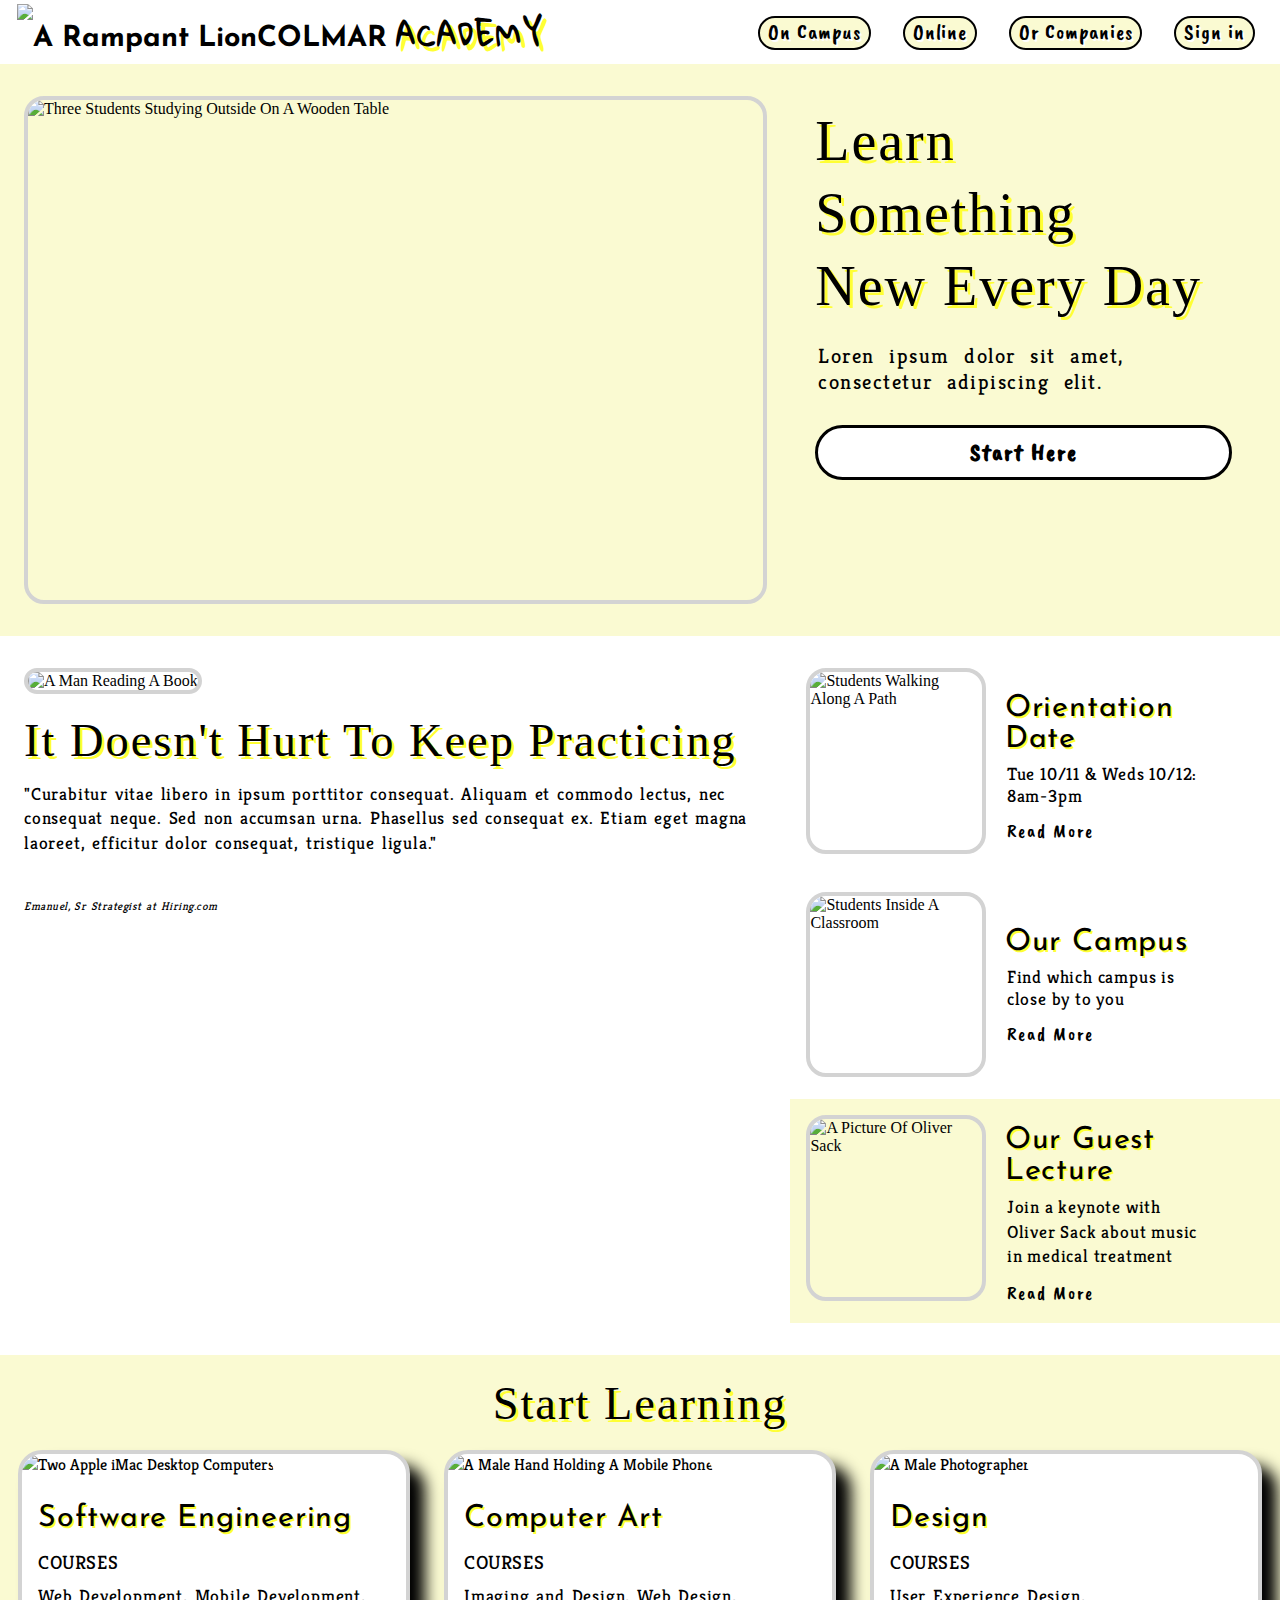
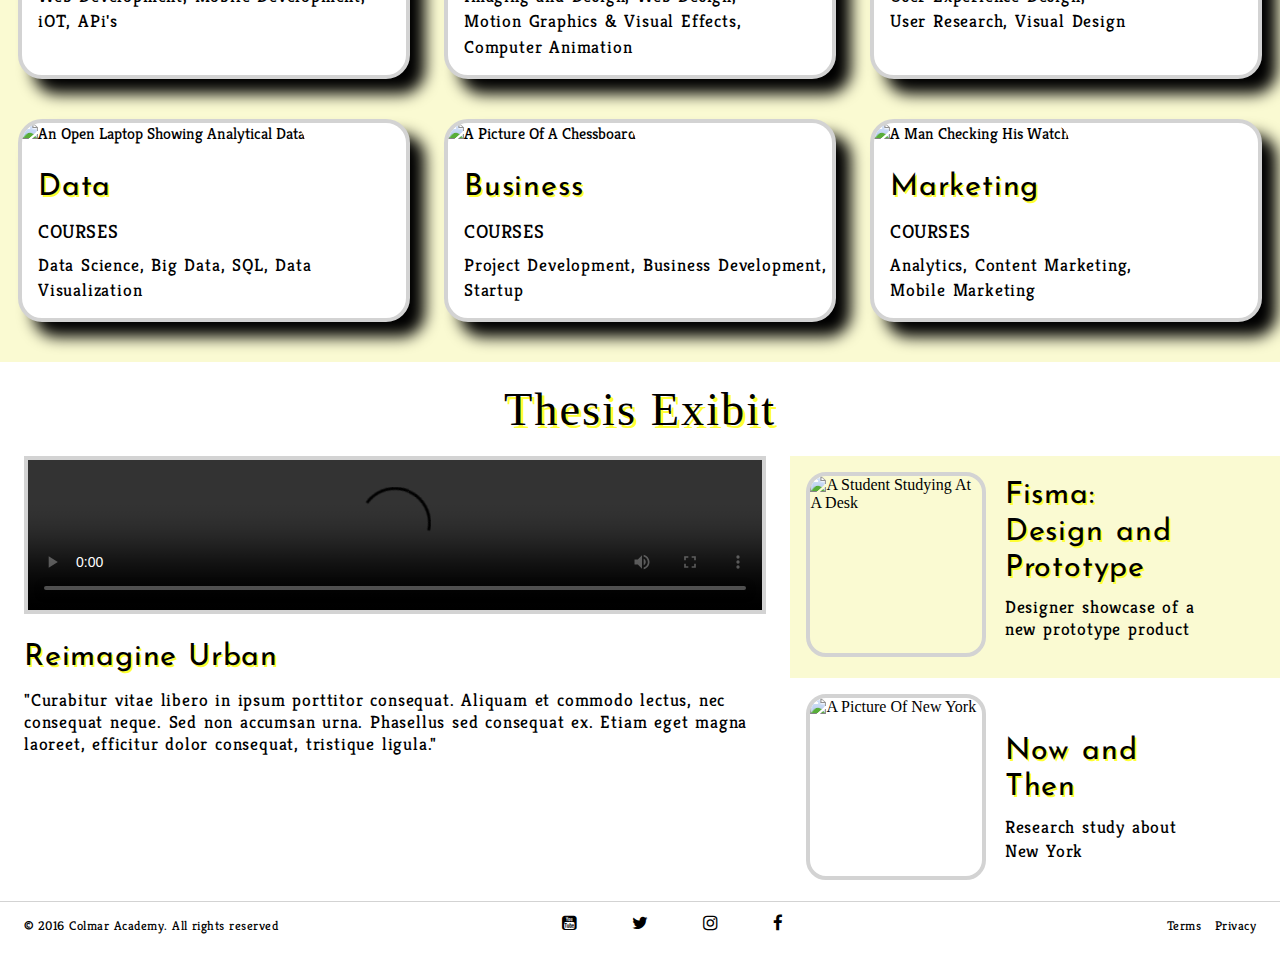
==== commit ff4781af: "update" ====
--- a/index.html
+++ b/index.html
@@ -1,21 +1,23 @@
 <!DOCTYPE html>
-<html>
+<html lang="en">
    <head>
      <title>COLMAR ACADEMY</title>
-      <link href="https://fonts.googleapis.com/css?family=Kreon" rel="stylesheet">
-       <link href="https://fonts.googleapis.com/css?family=Kranky" rel="stylesheet">
-        <link href="https://fonts.googleapis.com/css?family=Caveat+Brush" rel="stylesheet">
-         <link href="https://fonts.googleapis.com/css?family=Gloria+Hallelujah" rel="stylesheet">
-          <link href="https://fonts.googleapis.com/css?family=Josefin+Sans:400,700" rel="stylesheet">
-           <link rel="stylesheet" type="text/css" href="https://maxcdn.bootstrapcdn.com/font-awesome/4.7.0/css/font-awesome.css">
-            <link href="./resources/css/style.css" type="text/css" rel="stylesheet">
+     <meta name="viewport" content="width=device-width, initial-scale=1.0">
+     <meta charset="utf-8">  
+     <link href="https://fonts.googleapis.com/css?family=Kreon" rel="stylesheet">
+     <link href="https://fonts.googleapis.com/css?family=Kranky" rel="stylesheet">
+     <link href="https://fonts.googleapis.com/css?family=Caveat+Brush" rel="stylesheet">
+     <link href="https://fonts.googleapis.com/css?family=Gloria+Hallelujah" rel="stylesheet">
+     <link href="https://fonts.googleapis.com/css?family=Josefin+Sans:400,700" rel="stylesheet">
+     <link rel="stylesheet" type="text/css" href="https://maxcdn.bootstrapcdn.com/font-awesome/4.7.0/css/font-awesome.css">
+     <link href="./resources/css/style.css" type="text/css" rel="stylesheet">
     </head>
   <body>
  
  <!--header-->
  <header>
    <div role="presentation" aria-label="School Logo"><img class="logo" alt="A Rampant Lion" src="resources/images/ic-logo.svg"><strong>COLMAR</strong>
-    <span style="color:black;">ACADEMY </span></div>
+     <span style="color:black;">ACADEMY </span></div>
  
  <!--nav menu-->
         <nav class="desktop"> 
@@ -36,11 +38,11 @@
         
 <!--top-banner-->
  <div class="top-banner" role="presentation">
-      <img src="resources\images\banner.jpg" alt="Three Students Studying Outside On A Wooden Table" title="Colmar Academy">
+      <img src="resources/images/banner.jpg" alt="Three Students Studying Outside On A Wooden Table" title="Colmar Academy">
         <section>
-            <h1>Learn Something<br/>New Every Day</h1>
-            <h3>Loren ipsum dolor sit amet,<br/>consectetur adipiscing elit.</h3>
-            <div class="button" role="button"><a href="Start-here">Start Here</a></div>
+          <h1>Learn Something<br/>New Every Day</h1>
+          <h3>Loren ipsum dolor sit amet,<br/>consectetur adipiscing elit.</h3>
+          <div class="button" role="button"><a href="Start-here">Start Here</a></div>
         </section>
       </div> 
 
@@ -49,38 +51,38 @@
      <!--Keep-Practicing-->
  <div class="main-content">
      <div class="top-section" role="presentation">
-           <img src="resources\images\information-main.jpg" alt="A Man Reading A Book" title="Information">
+           <img src="resources/images/information-main.jpg" alt="A Man Reading A Book" title="Information">
              <h2>It Doesn't Hurt To Keep Practicing</h2>
-              <p>"Curabitur vitae libero in ipsum porttitor consequat. Aliquam et commodo lectus,
+               <p>"Curabitur vitae libero in ipsum porttitor consequat. Aliquam et commodo lectus,
                   nec consequat neque. Sed non accumsan urna. Phasellus sed consequat ex. Etiam 
                   eget magna laoreet, efficitur dolor consequat, tristique ligula."</p>
                      <div role="complementary"><em>Emanuel, Sr Strategist at Hiring.com</em></div>
                   </div>
 
   <div class="info-images" role="complementary">    
-            <div><img src="resources\images\information-orientation.jpg" alt="Students Walking Along A Path" title="Orientation">
+            <div><img src="resources/images/information-orientation.jpg" alt="Students Walking Along A Path" title="Orientation">
              <section role="complementary"><h3>Orientation Date</h3>
              <span>Tue 10/11 & Weds 10/12: 8am-3pm</span><br/><a href="#">Read More</a></section></div>
             
-             <div><img src="resources\images\information-campus.jpg" alt="Students Inside A Classroom" title="Our Campus">
+             <div><img src="resources/images/information-campus.jpg" alt="Students Inside A Classroom" title="Our Campus">
              <section role="complementary"><h3>Our Campus</h3>
              <span>Find which campus is close by to you</span><br/><a href="#">Read More</a></section></div>
               
-             <div><img src="resources\images\information-guest-lecture.jpg" alt="A Picture Of Oliver Sack" title="Guest Lecture">
+             <div><img src="resources/images/information-guest-lecture.jpg" alt="A Picture Of Oliver Sack" title="Guest Lecture">
              <section role="complementary"><h3>Our Guest Lecture</h3>
              <span>Join a keynote with Oliver Sack about music in medical treatment</span><br/><a href="#">Read More</a></section></div>
           </div>
   
   <div class="mobile-images">
-             <div><img src="resources\images\information-orientation-mobile.jpg" alt="Students Walking Along A Path" title="Orientation">
+             <div><img src="resources/images/information-orientation-mobile.jpg" alt="Students Walking Along A Path" title="Orientation">
              <section role="complementary"><h3>Orientation Date</h3>
              <span>Tue 10/11 & Weds 10/12: 8am-3pm</span><br/><a href="#">Read More</a></section></div>
 
-             <div><img src="resources\images\information-campus-mobile.jpg" alt="Students Inside A Classroom" title="Our Campus">
+             <div><img src="resources/images/information-campus-mobile.jpg" alt="Students Inside A Classroom" title="Our Campus">
              <section role="complementary"><h3>Our Campus</h3>
              <span>Find which campus is close by to you</span><br/><a href="#">Read More</a></section></div>
 
-             <div><img src="resources\images\information-guest-lecture-mobile.jpg" alt="A Picture Of Oliver Sack" title="Guest Lecture">
+             <div><img src="resources/images/information-guest-lecture-mobile.jpg" alt="A Picture Of Oliver Sack" title="Guest Lecture">
              <section role="complementary"><h3>Our Guest Lecture</h3>
             <span>Join a keynote with Oliver Sack about music in medical treatment</span><br/><a href="#">Read More</a></section></div>
         </div>
@@ -91,24 +93,24 @@
  <div class="Careers">
             <h2>Start Learning</h2>
      <div class="Boxes" role="presentation">
-            <div><img src="resources\images\course-software.jpg" alt="Two Apple iMac Desktop Computers" title="Software Engineering">
-            <h3 role="complementary">Software Engineering</h3><h4>COURSES</h4><p class="boxes-text">Web Development, Mobile Development,<br/>iOT, APi's</p></div>
+            <div><img src="resources/images/course-software.jpg" alt="Two Apple iMac Desktop Computers" title="Software Engineering">
+            <h3>Software Engineering</h3><h4>COURSES</h4><p class="boxes-text">Web Development, Mobile Development,<br/>iOT, APi's</p></div>
 
-            <div><img src="resources\images\course-computer-art.jpg" alt="A Male Hand Holding A Mobile Phone" title="Computer Art">
-            <h3 role="complementary">Computer Art</h3><h4>COURSES</h4><p class="boxes-text">Imaging and Design, Web Design,<br/>Motion Graphics & Visual Effects,
+            <div><img src="resources/images/course-computer-art.jpg" alt="A Male Hand Holding A Mobile Phone" title="Computer Art">
+            <h3>Computer Art</h3><h4>COURSES</h4><p class="boxes-text">Imaging and Design, Web Design,<br/>Motion Graphics & Visual Effects,
             <br/>Computer Animation</p></div>
         
-            <div><img src="resources\images\course-design.jpg" alt="A Male Photographer" title="Design">
-            <h3 role="complementary">Design</h3><h4>COURSES</h4><p class="boxes-text">User Experience Design,<br/>User Research, Visual Design</p></div>
+            <div><img src="resources/images/course-design.jpg" alt="A Male Photographer" title="Design">
+            <h3>Design</h3><h4>COURSES</h4><p class="boxes-text">User Experience Design,<br/>User Research, Visual Design</p></div>
         
-            <div><img src="resources\images\course-data.jpg" alt="An Open Laptop Showing Analytical Data" title="Data">
-            <h3 role="complementary">Data</h3><h4>COURSES</h4><p class="boxes-text">Data Science, Big Data, SQL, Data Visualization</p></div>
+            <div><img src="resources/images/course-data.jpg" alt="An Open Laptop Showing Analytical Data" title="Data">
+            <h3>Data</h3><h4>COURSES</h4><p class="boxes-text">Data Science, Big Data, SQL, Data Visualization</p></div>
       
-            <div><img src="resources\images\course-business.jpg" alt="A Picture Of A Chessboard" title="Business">
-            <h3 role="complementary">Business</h3><h4>COURSES</h4><p class="boxes-text">Project Development, Business Development,<br/>Startup</p></div>
+            <div><img src="resources/images/course-business.jpg" alt="A Picture Of A Chessboard" title="Business">
+            <h3>Business</h3><h4>COURSES</h4><p class="boxes-text">Project Development, Business Development,<br/>Startup</p></div>
              
-            <div><img src="resources\images\course-marketing.jpg" alt="A Man Checking His Watch" title="Marketing">
-            <h3 role="complementary">Marketing</h3><h4>COURSES</h4><p class="boxes-text">Analytics, Content Marketing,<br/>Mobile Marketing</p></div>
+            <div><img src="resources/images/course-marketing.jpg" alt="A Man Checking His Watch" title="Marketing">
+            <h3>Marketing</h3><h4>COURSES</h4><p class="boxes-text">Analytics, Content Marketing,<br/>Mobile Marketing</p></div>
          </div>  
       </div>
 
@@ -121,7 +123,7 @@
         </div>
 <div class="Thesis-content">
       <div class="top-section" role="presentation">
-        <video src="resources/videos/thesis.mp4" alt="Video" title="Thesis.mp4"></video>
+        <video src="resources/videos/thesis.mp4" controls>Video not supported</video>
            <h3>Reimagine Urban</h3>
            <p>"Curabitur vitae libero in ipsum porttitor consequat. Aliquam et commodo lectus, nec
                consequat neque. Sed non accumsan urna. Phasellus sed consequat ex. Etiam eget
@@ -130,11 +132,11 @@
   <!--Thesis-exibit--> 
      <!--right-section-->
   <div class="images" role="complementary">    
-        <div role="presentation"><img src="resources\images\thesis-fisma.jpg" alt="A Student Studying At A Desk" title="Fisma: Design and Prototype">
+        <div role="presentation"><img src="resources/images/thesis-fisma.jpg" alt="A Student Studying At A Desk" title="Fisma: Design and Prototype">
           <section role="complementary"><h3>Fisma: Design and Prototype</h3><span>Designer showcase of a new prototype product </span></section></div>
       
-        <div role="presentation"><img src="resources\images\thesis-now-and-then.jpg" alt="A Picture Of New York" title="Now and Then">
-          <section role="complementary"><h3 role="complementary">Now and Then</h3><span>Research study about New York<span/></section></div>
+        <div role="presentation"><img src="resources/images/thesis-now-and-then.jpg" alt="A Picture Of New York" title="Now and Then">
+          <section><h3>Now and Then</h3><span>Research study about New York</span></section></div>
            </div>
              </div>
       
@@ -144,15 +146,15 @@
   <!--footer-->
 
       <footer role="presentation">
-        <div class="copy">&copy 2016 Colmar Academy. All rights reserved</div>
-          <ul class="icons" role="presentation">
-            <i class="fa fa-youtube-square fa-lg" alt="Youtube"></i>
-            <i class="fa fa-twitter fa-lg" alt="Twitter"></i>
-            <i class="fa fa-instagram fa-lg" alt="Instagram"></i>
-            <i class="fa fa-facebook fa-lg" alt="Facebook"></i>
-           </ul>
-          <div class="terms"> Terms Privacy</div>
-       </footer>
+        <div class="copy">&copy; 2016 Colmar Academy. All rights reserved</div>
+          <div class="icons" role="presentation">
+            <i class="fa fa-youtube-square fa-lg"></i>
+            <i class="fa fa-twitter fa-lg"></i>
+            <i class="fa fa-instagram fa-lg"></i>
+            <i class="fa fa-facebook fa-lg"></i>
+          </div>
+        <div class="terms"> Terms Privacy</div>
+      </footer>
      
 
   </body>
--- a/resources/css/style.css
+++ b/resources/css/style.css
@@ -37,9 +37,9 @@
 	margin-right: 9px;
 }
 nav a {
-	top: 14px;
-    height: 28px;
-    line-height: 1.4;
+	top: 16px;
+    height: 25.5px;
+    line-height: 1.1;
     position: relative;
 	font-family: "Caveat Brush", serif;
 	text-decoration: none;
@@ -51,7 +51,7 @@
 	word-spacing: 1px;
     margin: 0px 16px;
     padding: 2px 8px;
-    font-size: 1.2rem;
+    font-size: 1.4rem;
     font-weight: normal;
     color: black;
 }
@@ -77,7 +77,7 @@
 	border-radius: 20px;
 }
 .top-banner section  {
-    margin-top: 60px;
+    margin-top: 70px;
     margin-right: 48px;
 }
 .top-banner h1 {
@@ -110,7 +110,7 @@
     letter-spacing: 2px;
 	border-radius: 30px;
     background-color: #ffffff;
-    font-size: 1.4rem;
+    font-size: 1.5rem;
 }
 .top-banner .button:hover {
 	background-color: #ffff33;
@@ -281,7 +281,7 @@
     box-shadow: 15px 15px 15px black;
     border-radius: 24px;
     height: auto;
-    width: 26%;
+    width: 30%;
 }
 .Careers .Boxes img {
 	width: 100%; 
@@ -393,6 +393,9 @@
     border-top: none;
     border-bottom: none;
 }
+.Thesis-content .images div:first-child section {
+	margin-top: 15px;
+}
 .Thesis-content .images div:last-child section {
     margin-top: 25px;
 }
@@ -422,15 +425,13 @@
 	letter-spacing: 0.5px;
 	margin-right: 48px;
 }
-
 footer .icons {
 	margin-top: -3px;
-    margin-left: -170px;
+    margin-left: -100px;
 }
 footer .icons i {
     padding: 0px 25px;
 }
-
 
 
 
@@ -525,14 +526,14 @@
 @media only screen and (max-width: 1290px) {
 
 .top-banner section {
-	margin-top: 20px;
+	margin-top: 3px;
  }
 }
 /* top-banner desktop 1219px mq */
 @media only screen and (max-width: 1219px) {
 
 .top-banner section {
-	margin-top: 18px;
+	margin-top: 16px;
 }
 
 .top-banner h1 {
@@ -740,7 +741,7 @@
 
 .main-content .info-images div:first-child section {
 	width: 100%;
-	margin: 32px 0px 21px 7px;
+	margin: 37px 0px 21px 7px;
 }
 
 .main-content .info-images div:first-child h3 {
@@ -1010,10 +1011,10 @@
 
   /* THESIS-CONTENT DESKTOP MQ */
 /* thesis content desktop 1362 mq */
-@media only screen and (max-width: 1270px) {
+@media only screen and (max-width: 1362px) {
 
 .Thesis-content .images div:first-child section {
-	margin-top: -8px;
+	 margin-top: -8px;
  }
 }
 /* thesis-content desktop 1219px mq */
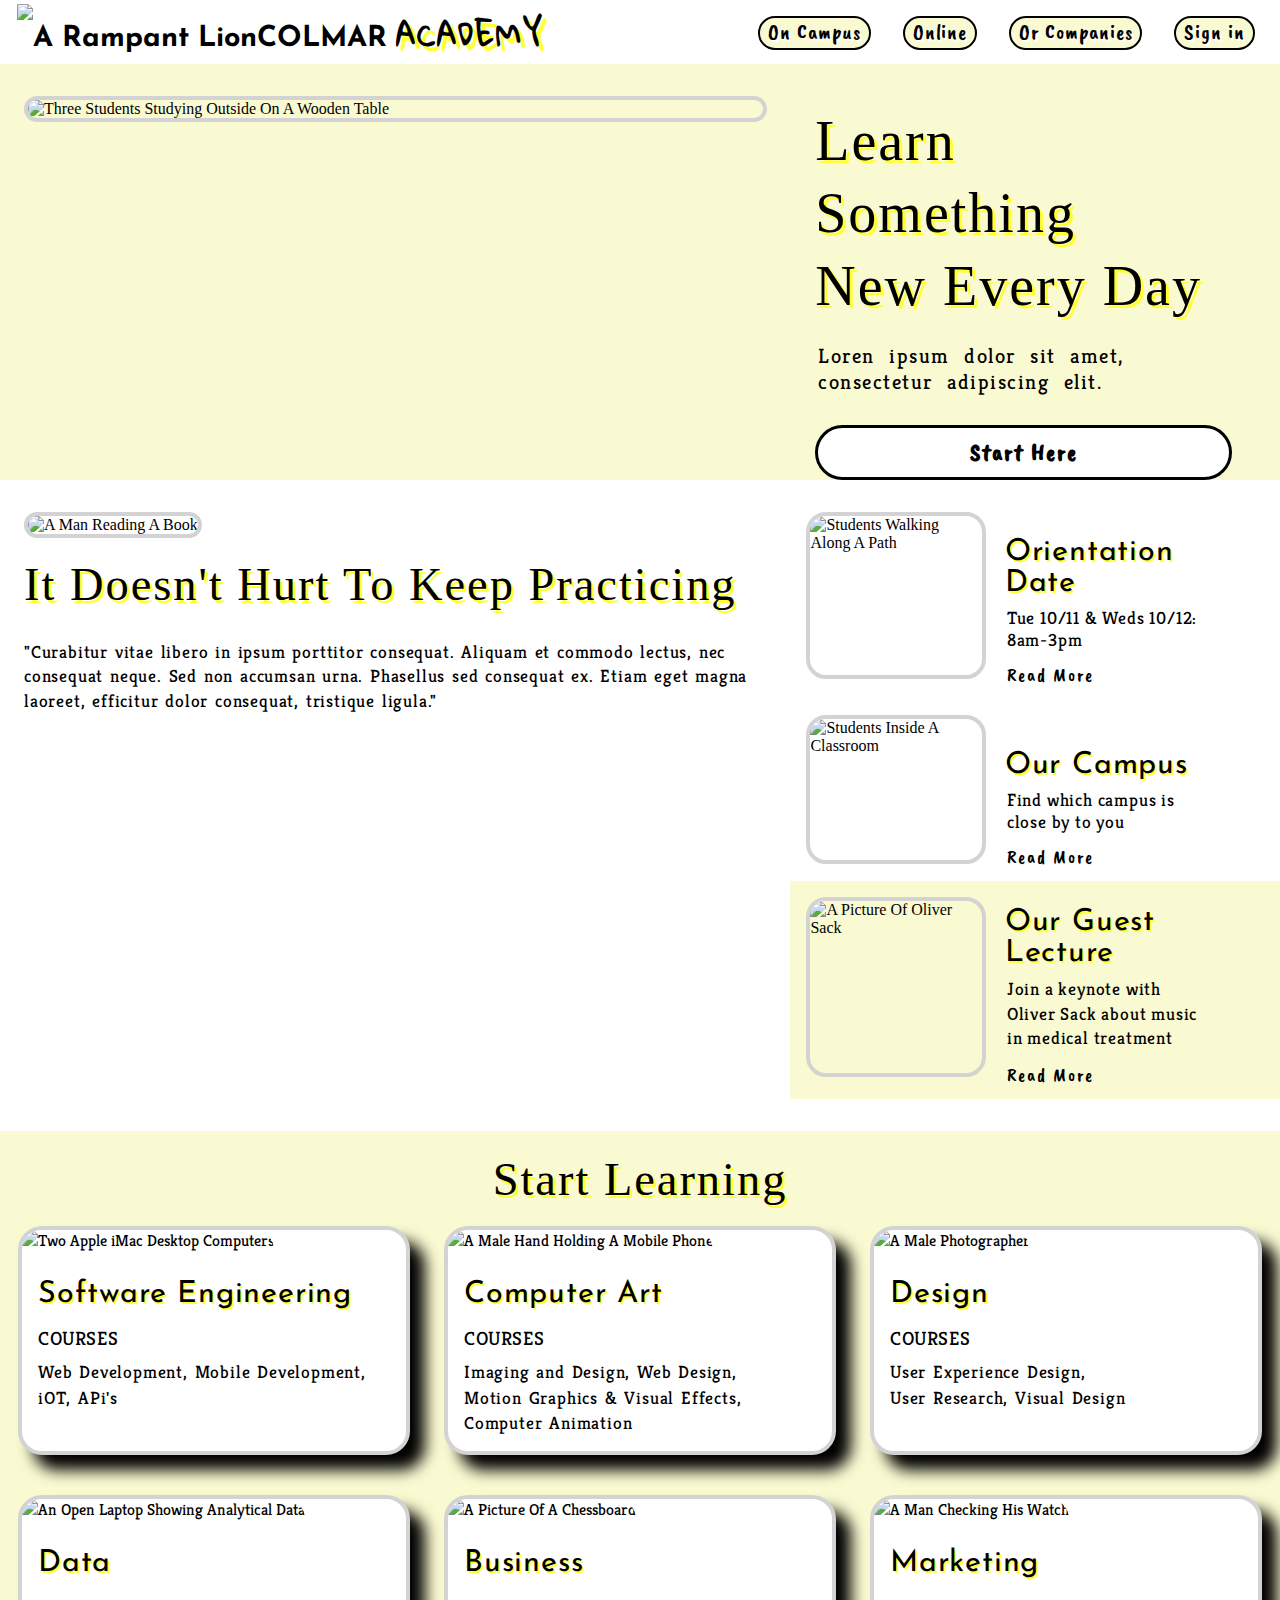
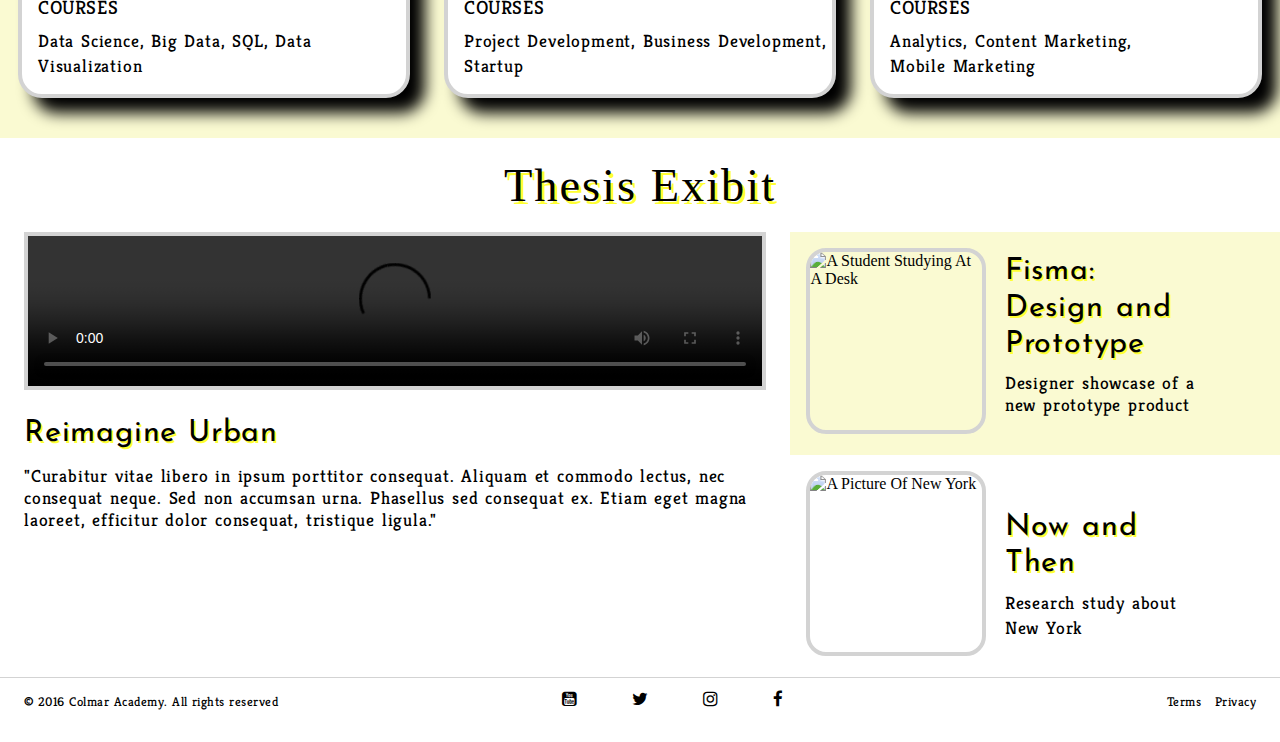
==== commit 5481d364: "final update" ====
--- a/index.html
+++ b/index.html
@@ -56,7 +56,6 @@
                <p>"Curabitur vitae libero in ipsum porttitor consequat. Aliquam et commodo lectus,
                   nec consequat neque. Sed non accumsan urna. Phasellus sed consequat ex. Etiam 
                   eget magna laoreet, efficitur dolor consequat, tristique ligula."</p>
-                     <div role="complementary"><em>Emanuel, Sr Strategist at Hiring.com</em></div>
                   </div>
 
   <div class="info-images" role="complementary">    
--- a/resources/css/style.css
+++ b/resources/css/style.css
@@ -68,9 +68,10 @@
 	display: flex;
     background-color: #FAFAD2;
     height: 100%;
+    width: 100%;
 }
 .top-banner img {
-	height: 500px;
+	height: 500%;
 	width: 57.5%;
 	margin: 32px 48px 32px 24px; 
 	border: solid 4px #d3d3d3;
@@ -135,6 +136,7 @@
 }
 .main-content .top-section img {
     width: 100%;
+    height: auto;
     margin-top: 32px;
     margin-bottom: 20px;
     border: solid 4px #d3d3d3;
@@ -156,8 +158,7 @@
 	line-height: 1.4;
 	letter-spacing: 0.8px;
 	word-spacing: 2px; 
-	margin-top: -24px;
-	margin-bottom: 44px;
+	margin-top: -10px;
 	font-weight: normal;
 }
 .main-content .top-section div {
@@ -198,7 +199,7 @@
 }
 .main-content .info-images img {
 	width: 35%;
-	height: 11.1rem;
+	height: 85%;
 	border: solid 4px #d3d3d3;
 	border-radius: 20px;
 	margin-bottom: 22px;
@@ -544,19 +545,52 @@
 	font-size: 1.3rem;
  }
 }
-/* top-banner (tablet size) 1099px mq */
-@media only screen and (max-width: 1099px) {
+/* top-banner (tablet size) 1099px mq */      
+@media only screen and (max-width: 1099px) {   /*first*/
+
+.top-banner section {
+	margin-top: 16px;
+}
+
+.top-banner h1 {
+	font-size: 3rem;
+}
 
 .top-banner h3 {
-	font-size: 1.3rem;
+	font-size: 1.1rem;
 	letter-spacing: 1.3px;
  }
+
+.top-banner .button {
+    padding: 11px 0px;
+ }
+
+.top-banner .button a {
+	font-size: 1.2rem;
+ }
 }
 /* top-banner (tablet size) 1007px mq */
-@media only screen and (max-width: 1007px) {
+@media only screen and (max-width: 1007px) { /* second*/
+
+.top-banner h1 {
+	font-size: 2.7rem;
+}
 
 .top-banner h3 {
-    font-size: 1.1rem;
+    font-size: 0.9rem;
+    letter-spacing: 1.3px;
+ }
+
+.top-banner .button {
+	left: 5%;
+	width: 80%;
+	position: relative;
+	margin-right: 0px;
+	padding: 9px 0px;
+ }
+
+.top-banner .button a {
+	font-size: 1.1rem;
  }
 }
 
